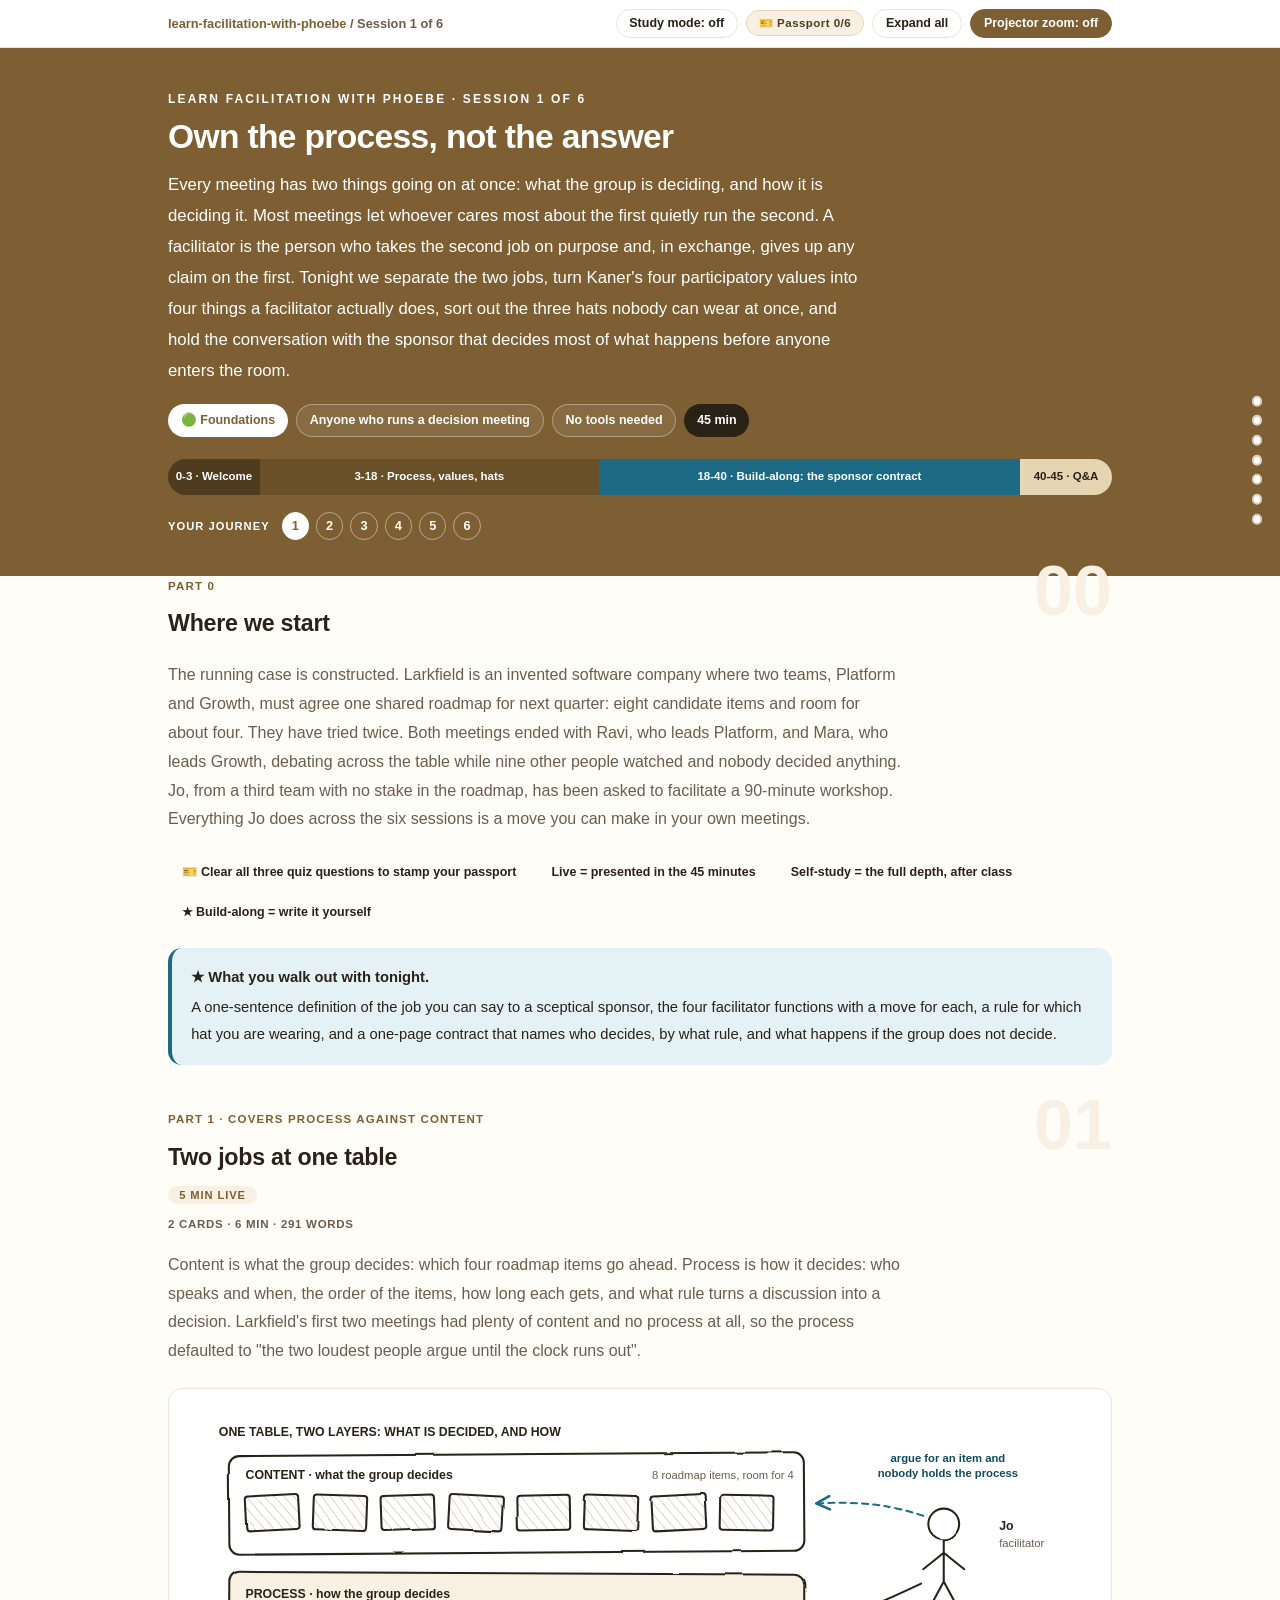
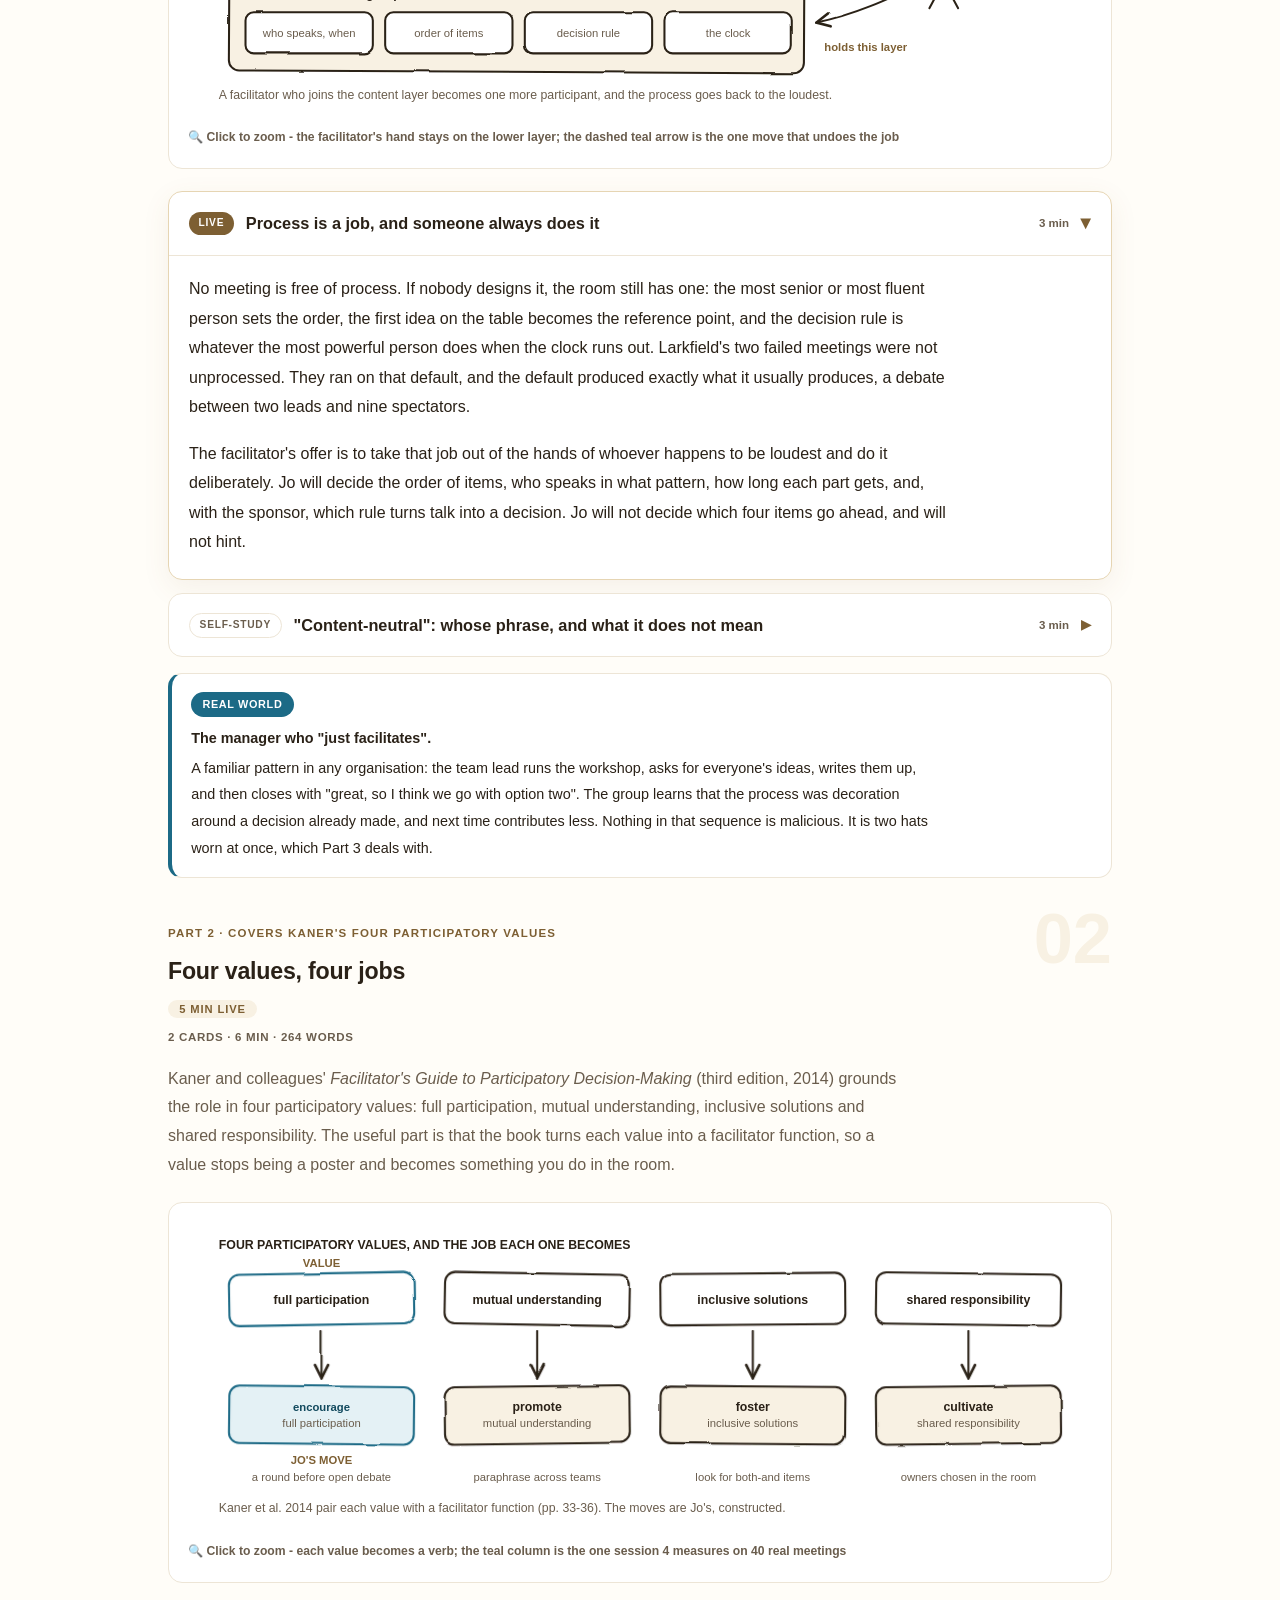
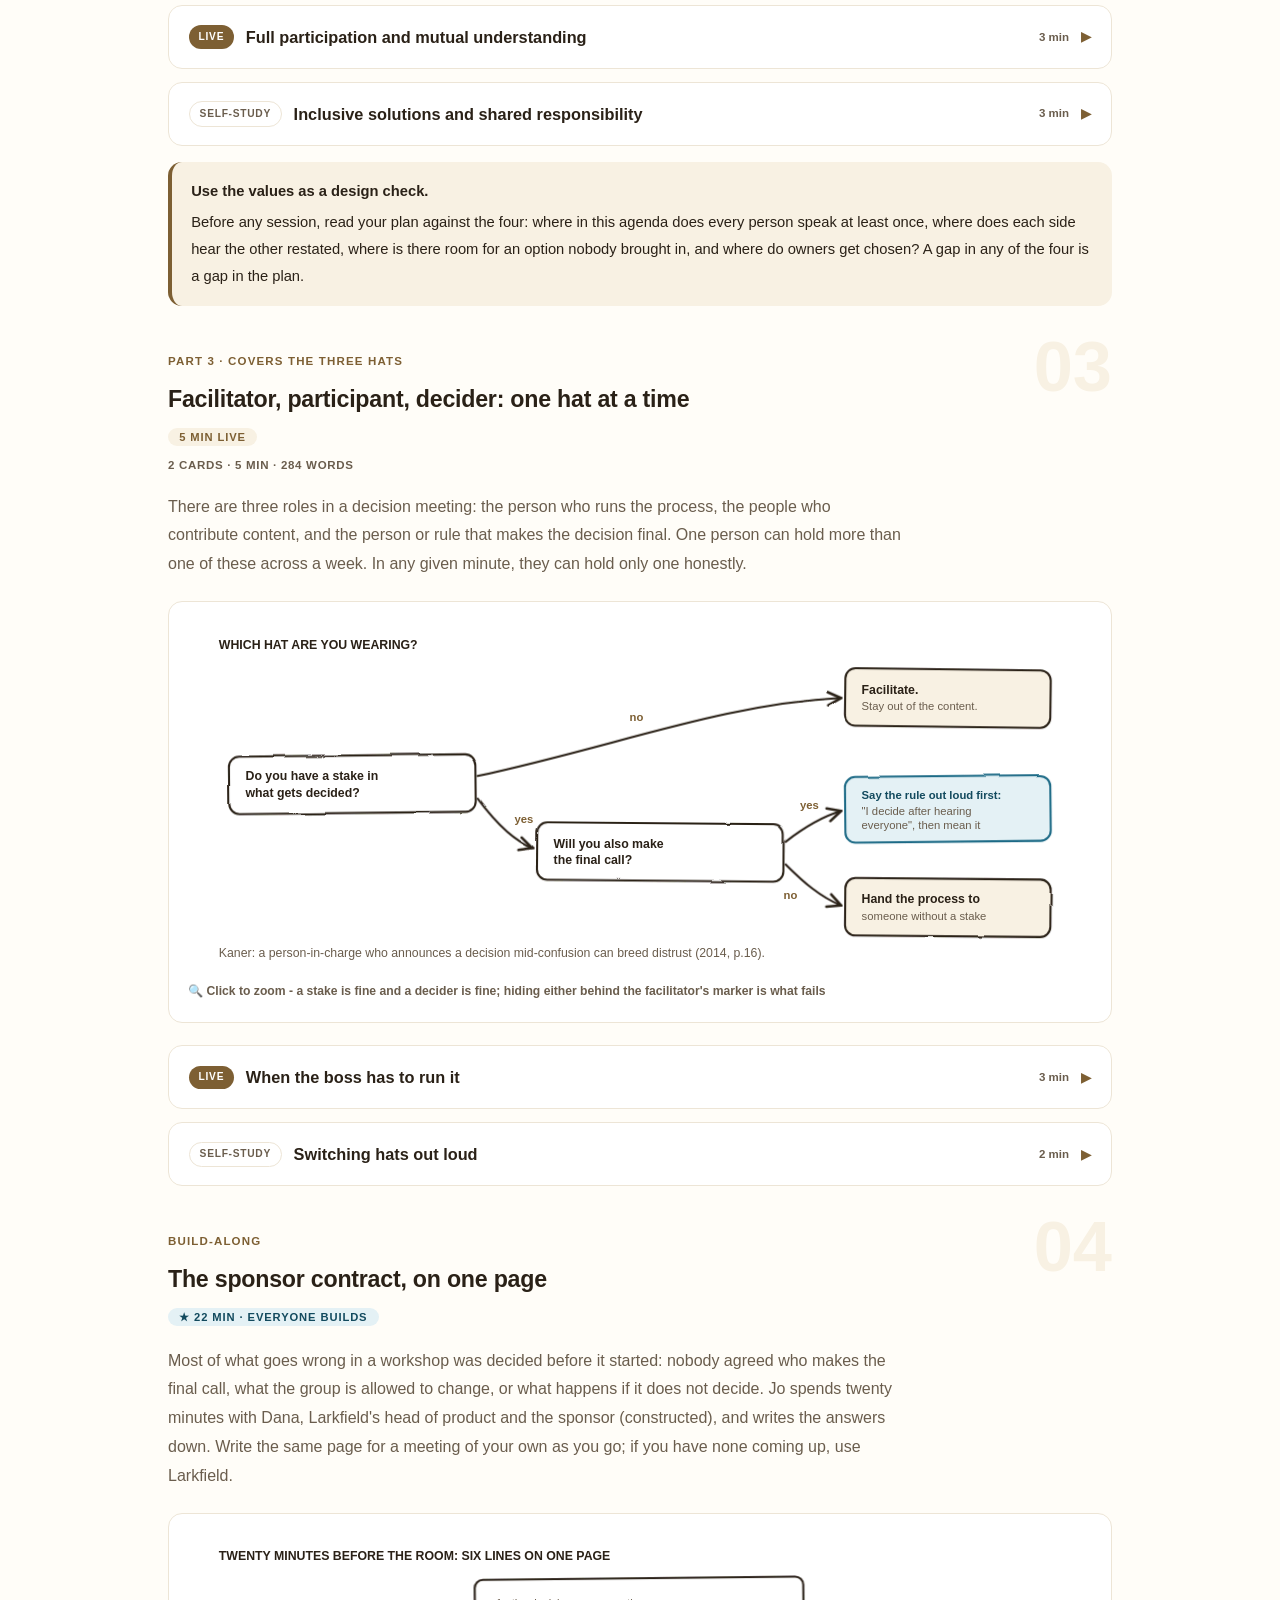
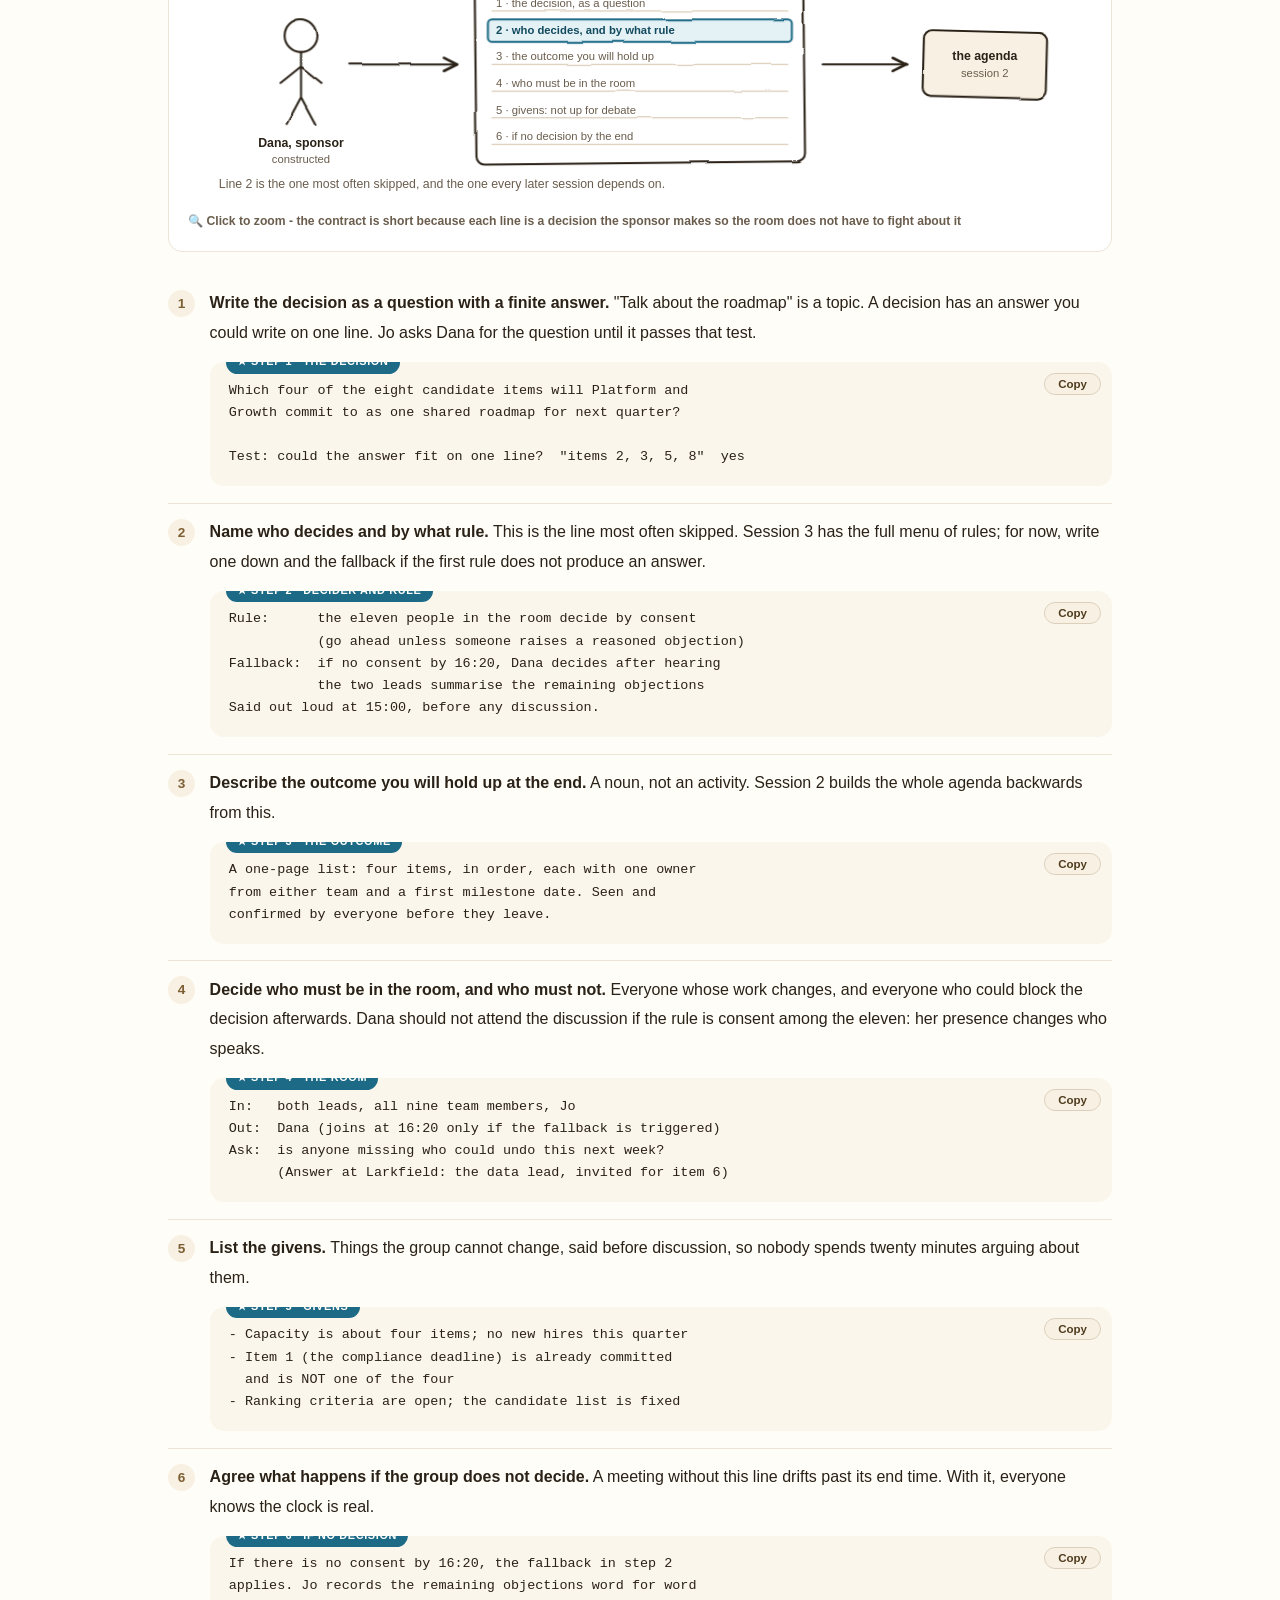
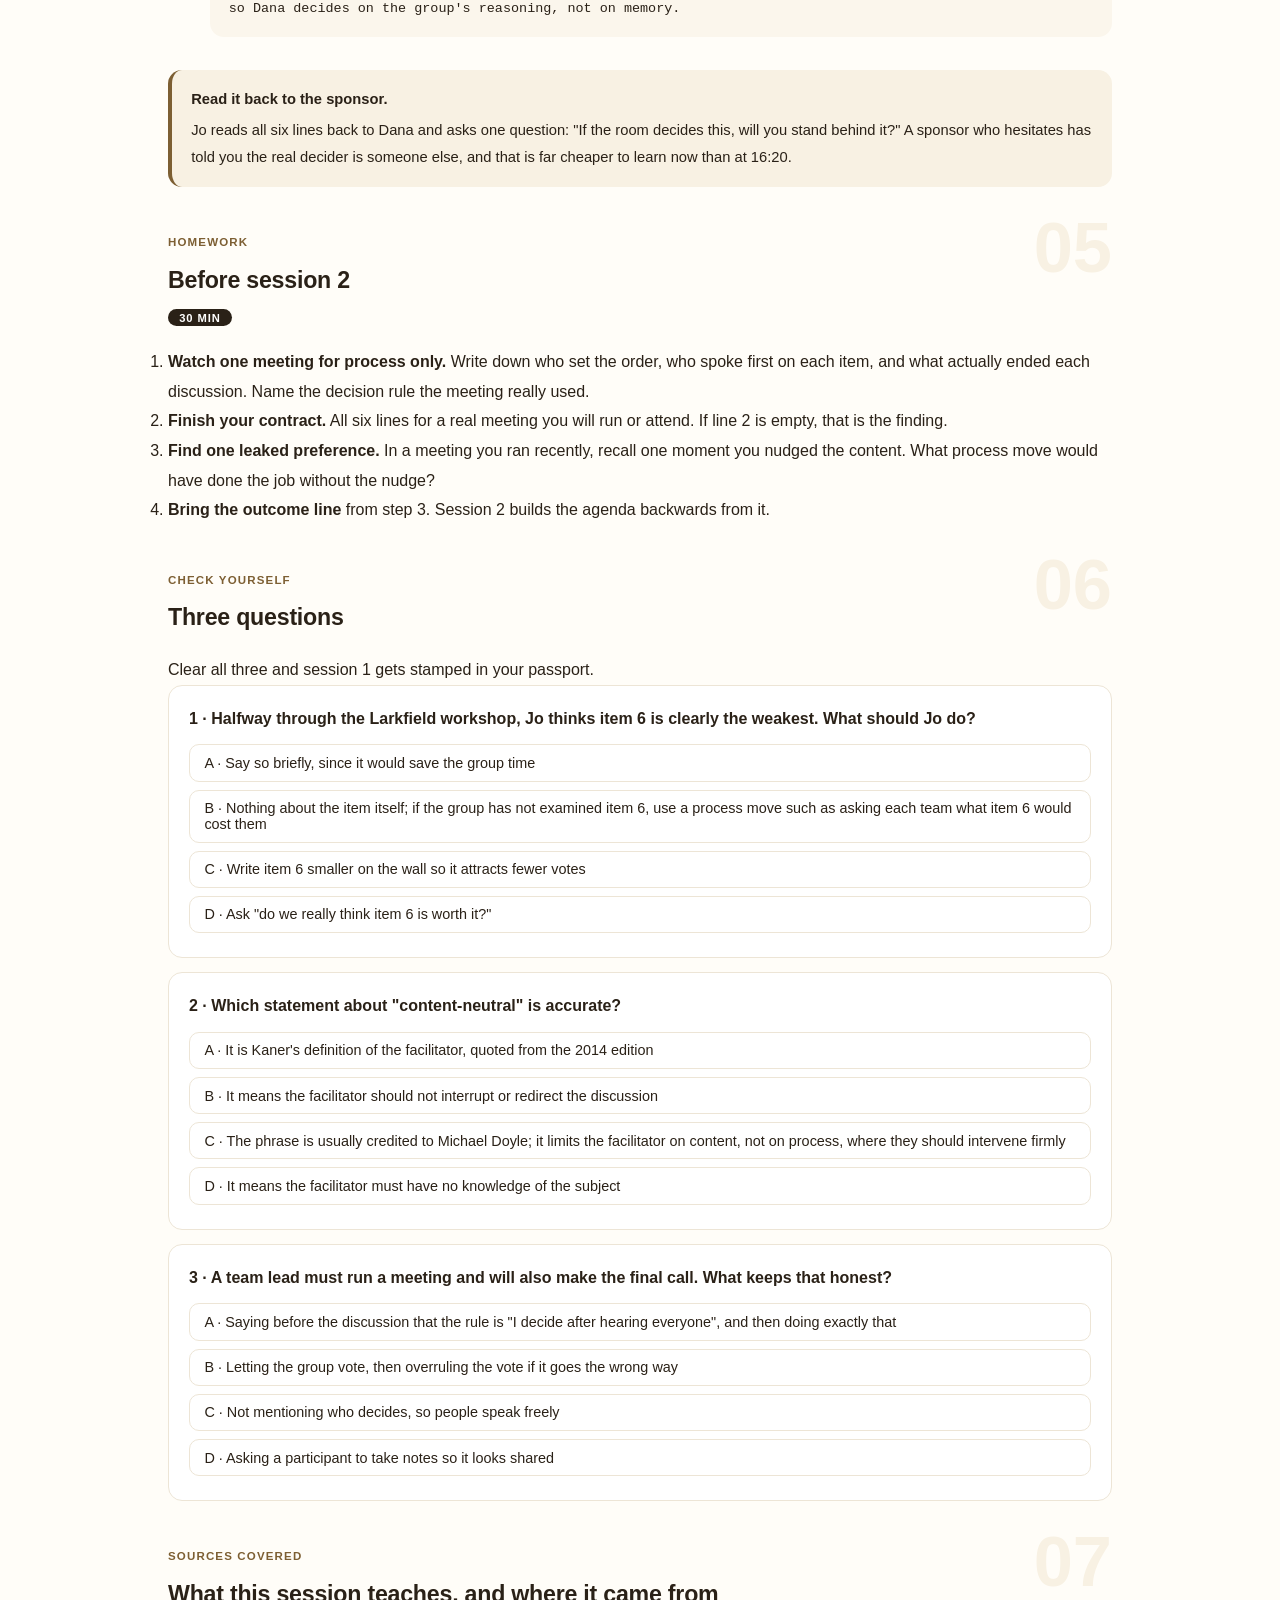
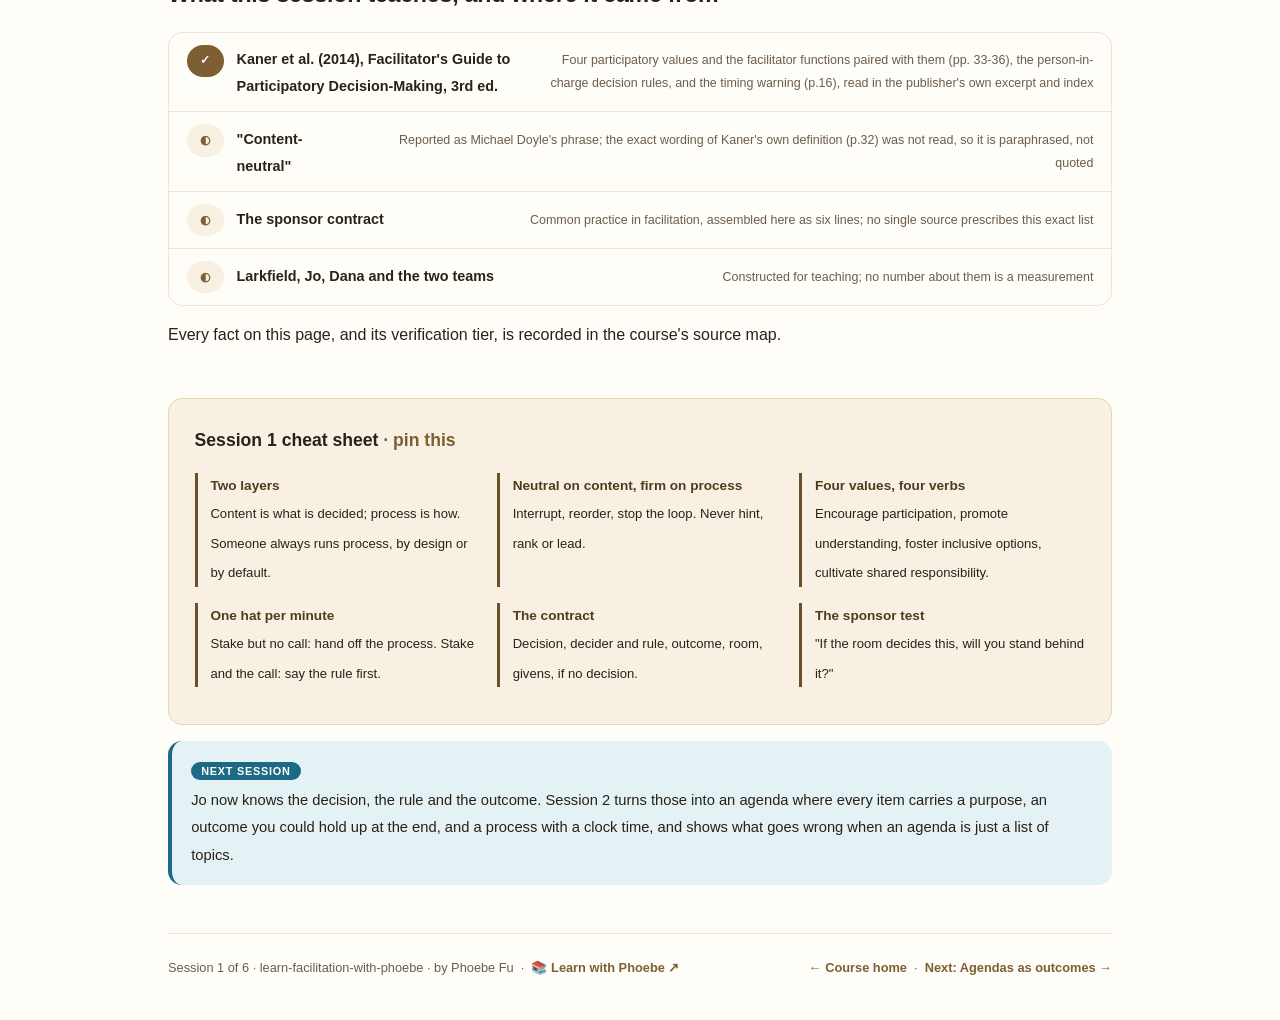
==== courses/01-own-the-process.html @ 5eb2ea35 "Facilitation - six sessions and a real airtime bench Own the process, agendas as outcomes, diverge-c" ====
<!DOCTYPE html>
<html lang="en">
<head>
<meta charset="UTF-8">
<meta name="viewport" content="width=device-width, initial-scale=1.0">
<!-- social:start -->
<meta name="description" content="Session 1 of 6. A facilitator owns how a group decides and gives up any claim on what it decides. Process against content, Kaner's four participatory values and the four jobs they become, the three hats nobody can wear at once, and the contracting conversation with the sponsor before the room.">
<meta property="og:type" content="article">
<meta property="og:site_name" content="Learn with Phoebe">
<meta property="og:title" content="Own the process, not the answer - learn facilitation with phoebe">
<meta property="og:description" content="Session 1 of 6. Process and content are two jobs. Hold one, let go of the other, and agree who decides before anyone walks in.">
<meta property="og:url" content="https://phoebefu6.github.io/learn-facilitation-with-phoebe/courses/01-own-the-process.html">
<meta property="og:image" content="https://phoebefu6.github.io/learn-facilitation-with-phoebe/assets/og-cover.png">
<meta property="og:image:width" content="1200">
<meta property="og:image:height" content="630">
<meta name="twitter:card" content="summary_large_image">
<meta name="twitter:title" content="Own the process, not the answer - learn facilitation with phoebe">
<meta name="twitter:description" content="Session 1 of 6. The facilitator's job, the four values, three hats, and the contract before the room.">
<meta name="twitter:image" content="https://phoebefu6.github.io/learn-facilitation-with-phoebe/assets/og-cover.png">
<!-- social:end -->
<title>Session 1 · Own the process, not the answer - learn facilitation with phoebe</title>
<link rel="stylesheet" href="../assets/style.css?v=3">
</head>
<body>

<div class="toolbar">
  <div class="wrap">
    <span class="crumb"><a href="../index.html">learn-facilitation-with-phoebe</a> / Session 1 of 6</span>
    <button class="btn" id="toggle-all" type="button">Expand all</button>
    <button class="btn primary" id="zoom-toggle" type="button">Projector zoom: off</button>
  </div>
</div>

<header class="masthead">
  <div class="wrap">
    <div class="eyebrow">Learn Facilitation with Phoebe · Session 1 of 6</div>
    <h1>Own the <span class="accent">process</span>, not the answer</h1>
    <p class="sub">Every meeting has two things going on at once: what the group is deciding, and how it is deciding it. Most meetings let whoever cares most about the first quietly run the second. A facilitator is the person who takes the second job on purpose and, in exchange, gives up any claim on the first. Tonight we separate the two jobs, turn Kaner's four participatory values into four things a facilitator actually does, sort out the three hats nobody can wear at once, and hold the conversation with the sponsor that decides most of what happens before anyone enters the room.</p>
    <div class="chip-row">
      <span class="chip level">🟢 Foundations</span>
      <span class="chip audience">Anyone who runs a decision meeting</span>
      <span class="chip audience">No tools needed</span>
      <span class="chip time">45 min</span>
    </div>
    <div class="agenda">
      <span class="a1" style="flex:1">0-3 · Welcome</span>
      <span class="a2" style="flex:4">3-18 · Process, values, hats</span>
      <span class="a3" style="flex:5">18-40 · Build-along: the sponsor contract</span>
      <span class="a4" style="flex:1">40-45 · Q&amp;A</span>
    </div>
  </div>
</header>

<main class="wrap">

  <section class="section" id="intro">
    <div class="section-kicker">
      <span class="klabel">Part 0</span>
      <h2>Where we start</h2>
    </div>
    <p class="lede">The running case is constructed. Larkfield is an invented software company where two teams, Platform and Growth, must agree one shared roadmap for next quarter: eight candidate items and room for about four. They have tried twice. Both meetings ended with Ravi, who leads Platform, and Mara, who leads Growth, debating across the table while nine other people watched and nobody decided anything. Jo, from a third team with no stake in the roadmap, has been asked to facilitate a 90-minute workshop. Everything Jo does across the six sessions is a move you can make in your own meetings.</p>

    <div class="legend">
      <span class="pill">🎫 Clear all three quiz questions to stamp your passport</span>
      <span class="pill">Live = presented in the 45 minutes</span>
      <span class="pill">Self-study = the full depth, after class</span>
      <span class="pill">★ Build-along = write it yourself</span>
    </div>

    <div class="callout win">
      <p><strong>★ What you walk out with tonight.</strong> A one-sentence definition of the job you can say to a sceptical sponsor, the four facilitator functions with a move for each, a rule for which hat you are wearing, and a one-page contract that names who decides, by what rule, and what happens if the group does not decide.</p>
    </div>
  </section>

  <section class="section" id="part-1">
    <div class="section-kicker">
      <span class="klabel">Part 1 · covers process against content</span>
      <h2>Two jobs at one table</h2>
      <span class="tag concept">5 min live</span>
    </div>
    <p class="lede">Content is what the group decides: which four roadmap items go ahead. Process is how it decides: who speaks and when, the order of the items, how long each gets, and what rule turns a discussion into a decision. Larkfield's first two meetings had plenty of content and no process at all, so the process defaulted to "the two loudest people argue until the clock runs out".</p>

    <figure class="zoomable">
      <svg viewBox="0 0 880 300" xmlns="http://www.w3.org/2000/svg" role="img" aria-label="A meeting drawn as two stacked layers. The upper content layer holds eight roadmap items as sticky notes. The lower process layer holds four things: who speaks and when, the order of items, the decision rule, and the clock. A facilitator figure on the right has a solid arrow to the process layer and a dashed teal arrow to the content layer, labelled: argue for an item and nobody holds the process.">
        <defs>
          <filter id="f1aSk" x="-3%" y="-3%" width="106%" height="106%"><feTurbulence type="fractalNoise" baseFrequency="0.02" numOctaves="2" seed="11" result="n"/><feDisplacementMap in="SourceGraphic" in2="n" scale="2.4" xChannelSelector="R" yChannelSelector="G"/></filter>
          <pattern id="f1aHc" patternUnits="userSpaceOnUse" width="7" height="7" patternTransform="rotate(-38)"><line x1="0" y1="0" x2="0" y2="7" stroke="#7D5F33" stroke-width="1" opacity=".5"/></pattern>
          <marker id="f1aAr" viewBox="0 0 10 10" refX="9" refY="5" markerWidth="8" markerHeight="8" orient="auto"><path d="M1 1 L9 5 L1 9" fill="none" stroke="#2A2117" stroke-width="1.6" stroke-linecap="round"/></marker>
          <marker id="f1aAt" viewBox="0 0 10 10" refX="9" refY="5" markerWidth="8" markerHeight="8" orient="auto"><path d="M1 1 L9 5 L1 9" fill="none" stroke="#1C6A86" stroke-width="1.6" stroke-linecap="round"/></marker>
        </defs>
        <style>
          .f1aH { font: 800 12px Inter, sans-serif; fill: #2A2117; }
          .f1aL { font: 600 12px Inter, sans-serif; fill: #2A2117; }
          .f1aS { font: 400 11px Inter, sans-serif; fill: #6A5D4D; }
          .f1aB { font: 800 11px Inter, sans-serif; fill: #124A5E; }
          .f1aA { font: 700 11px Inter, sans-serif; fill: #7D5F33; }
          .f1aN { font: 400 12px Inter, sans-serif; fill: #6A5D4D; }
        </style>

        <text class="f1aH" x="30" y="26">ONE TABLE, TWO LAYERS: WHAT IS DECIDED, AND HOW</text>

        <g filter="url(#f1aSk)" fill="none" stroke="#2A2117" stroke-width="2" stroke-linecap="round" stroke-linejoin="round">
          <rect x="40" y="44" width="560" height="96" rx="10" transform="rotate(-0.4 320 92)" fill="#FFFFFF"/>
          <rect x="56" y="84" width="52" height="34" rx="3" transform="rotate(-3 82 101)" fill="url(#f1aHc)"/>
          <rect x="122" y="84" width="52" height="34" rx="3" transform="rotate(2 148 101)" fill="url(#f1aHc)"/>
          <rect x="188" y="84" width="52" height="34" rx="3" transform="rotate(-2 214 101)" fill="url(#f1aHc)"/>
          <rect x="254" y="84" width="52" height="34" rx="3" transform="rotate(3 280 101)" fill="url(#f1aHc)"/>
          <rect x="320" y="84" width="52" height="34" rx="3" transform="rotate(-1 346 101)" fill="url(#f1aHc)"/>
          <rect x="386" y="84" width="52" height="34" rx="3" transform="rotate(2 412 101)" fill="url(#f1aHc)"/>
          <rect x="452" y="84" width="52" height="34" rx="3" transform="rotate(-3 478 101)" fill="url(#f1aHc)"/>
          <rect x="518" y="84" width="52" height="34" rx="3" transform="rotate(1 544 101)" fill="url(#f1aHc)"/>
          <rect x="40" y="160" width="560" height="96" rx="10" transform="rotate(0.3 320 208)" fill="#F8F1E3"/>
          <rect x="56" y="198" width="124" height="40" rx="8" fill="#FFFFFF"/>
          <rect x="192" y="198" width="124" height="40" rx="8" fill="#FFFFFF"/>
          <rect x="328" y="198" width="124" height="40" rx="8" fill="#FFFFFF"/>
          <rect x="464" y="198" width="124" height="40" rx="8" fill="#FFFFFF"/>
          <circle cx="736" cy="112" r="15" fill="#FFFFFF"/>
          <path d="M736 127 L736 168 M736 140 L716 156 M736 140 L756 156 M736 168 L722 194 M736 168 L750 194"/>
          <path d="M714 170 C680 186 650 200 612 208" marker-end="url(#f1aAr)"/>
          <path d="M716 104 C680 92 650 90 612 92" stroke="#1C6A86" stroke-dasharray="6 5" marker-end="url(#f1aAt)"/>
        </g>

        <text class="f1aL" x="56" y="68">CONTENT · what the group decides</text>
        <text class="f1aS" x="590" y="68" text-anchor="end">8 roadmap items, room for 4</text>
        <text class="f1aL" x="56" y="184">PROCESS · how the group decides</text>
        <text class="f1aS" x="118" y="222" text-anchor="middle">who speaks, when</text>
        <text class="f1aS" x="254" y="222" text-anchor="middle">order of items</text>
        <text class="f1aS" x="390" y="222" text-anchor="middle">decision rule</text>
        <text class="f1aS" x="526" y="222" text-anchor="middle">the clock</text>
        <text class="f1aL" x="790" y="118">Jo</text>
        <text class="f1aS" x="790" y="134">facilitator</text>
        <text class="f1aA" x="660" y="236" text-anchor="middle">holds this layer</text>
        <text class="f1aB" x="740" y="52" text-anchor="middle">argue for an item and</text>
        <text class="f1aB" x="740" y="66" text-anchor="middle">nobody holds the process</text>

        <text class="f1aN" x="30" y="282">A facilitator who joins the content layer becomes one more participant, and the process goes back to the loudest.</text>
      </svg>
      <figcaption>🔍 Click to zoom - the facilitator's hand stays on the lower layer; the dashed teal arrow is the one move that undoes the job</figcaption>
    </figure>

    <details class="card" open>
      <summary><span class="mode live">Live</span>Process is a job, and someone always does it<span class="mini">3 min</span><span class="caret">▶</span></summary>
      <div class="body">
        <p>No meeting is free of process. If nobody designs it, the room still has one: the most senior or most fluent person sets the order, the first idea on the table becomes the reference point, and the decision rule is whatever the most powerful person does when the clock runs out. Larkfield's two failed meetings were not unprocessed. They ran on that default, and the default produced exactly what it usually produces, a debate between two leads and nine spectators.</p>
        <p>The facilitator's offer is to take that job out of the hands of whoever happens to be loudest and do it deliberately. Jo will decide the order of items, who speaks in what pattern, how long each part gets, and, with the sponsor, which rule turns talk into a decision. Jo will not decide which four items go ahead, and will not hint.</p>
      </div>
    </details>

    <details class="card">
      <summary><span class="mode self">Self-study</span>"Content-neutral": whose phrase, and what it does not mean<span class="mini">3 min</span><span class="caret">▶</span></summary>
      <div class="body">
        <p>The phrase "content-neutral" is usually credited to Michael Doyle, of the Doyle and Straus tradition of meeting facilitation (reported; Doyle also wrote the foreword to the third edition of Kaner's guide). Kaner's book sits in the same tradition and frames the role around supporting everyone to do their best thinking. The quote is Doyle's, not Kaner's, and it is worth getting right because the two are often merged.</p>
        <p>Neutral about content is not passive about process. A facilitator interrupts, reorders, stops a debate that has gone round twice, asks a quiet person directly, and refuses to let a vote happen before the rule is agreed. All of that is process. What neutrality forbids is the small stuff that leaks a preference: paraphrasing one side more generously, writing one person's point bigger on the wall, or asking a leading question ("do we really think item 6 is worth it?").</p>
      </div>
    </details>

    <div class="callout example">
      <span class="ex-pill">Real world</span>
      <p><strong>The manager who "just facilitates".</strong> A familiar pattern in any organisation: the team lead runs the workshop, asks for everyone's ideas, writes them up, and then closes with "great, so I think we go with option two". The group learns that the process was decoration around a decision already made, and next time contributes less. Nothing in that sequence is malicious. It is two hats worn at once, which Part 3 deals with.</p>
    </div>
  </section>

  <section class="section" id="part-2">
    <div class="section-kicker">
      <span class="klabel">Part 2 · covers Kaner's four participatory values</span>
      <h2>Four values, four jobs</h2>
      <span class="tag concept">5 min live</span>
    </div>
    <p class="lede">Kaner and colleagues' <em>Facilitator's Guide to Participatory Decision-Making</em> (third edition, 2014) grounds the role in four participatory values: full participation, mutual understanding, inclusive solutions and shared responsibility. The useful part is that the book turns each value into a facilitator function, so a value stops being a poster and becomes something you do in the room.</p>

    <figure class="zoomable">
      <svg viewBox="0 0 880 300" xmlns="http://www.w3.org/2000/svg" role="img" aria-label="Four columns. Each value at the top has an arrow down to the facilitator job it becomes and a Larkfield move under it. Full participation becomes encourage full participation, by running a round before open debate. Mutual understanding becomes promote mutual understanding, by paraphrasing across the two teams. Inclusive solutions becomes foster inclusive solutions, by looking for items that serve both. Shared responsibility becomes cultivate shared responsibility, by choosing owners in the room. The first column is outlined in teal.">
        <defs>
          <filter id="f1bSk" x="-3%" y="-3%" width="106%" height="106%"><feTurbulence type="fractalNoise" baseFrequency="0.02" numOctaves="2" seed="23" result="n"/><feDisplacementMap in="SourceGraphic" in2="n" scale="2.4" xChannelSelector="R" yChannelSelector="G"/></filter>
          <marker id="f1bAr" viewBox="0 0 10 10" refX="9" refY="5" markerWidth="8" markerHeight="8" orient="auto"><path d="M1 1 L9 5 L1 9" fill="none" stroke="#2A2117" stroke-width="1.6" stroke-linecap="round"/></marker>
        </defs>
        <style>
          .f1bH { font: 800 12px Inter, sans-serif; fill: #2A2117; }
          .f1bL { font: 600 12px Inter, sans-serif; fill: #2A2117; }
          .f1bS { font: 400 11px Inter, sans-serif; fill: #6A5D4D; }
          .f1bB { font: 800 11px Inter, sans-serif; fill: #124A5E; }
          .f1bA { font: 700 11px Inter, sans-serif; fill: #7D5F33; }
          .f1bN { font: 400 12px Inter, sans-serif; fill: #6A5D4D; }
        </style>

        <text class="f1bH" x="30" y="26">FOUR PARTICIPATORY VALUES, AND THE JOB EACH ONE BECOMES</text>

        <g filter="url(#f1bSk)" fill="none" stroke="#2A2117" stroke-width="2" stroke-linecap="round" stroke-linejoin="round">
          <rect x="40" y="50" width="180" height="50" rx="10" transform="rotate(-1 130 75)" fill="#FFFFFF" stroke="#1C6A86"/>
          <rect x="250" y="50" width="180" height="50" rx="10" transform="rotate(1 340 75)" fill="#FFFFFF"/>
          <rect x="460" y="50" width="180" height="50" rx="10" transform="rotate(-0.5 550 75)" fill="#FFFFFF"/>
          <rect x="670" y="50" width="180" height="50" rx="10" transform="rotate(0.8 760 75)" fill="#FFFFFF"/>
          <path d="M130 106 L130 152" marker-end="url(#f1bAr)"/>
          <path d="M340 106 L340 152" marker-end="url(#f1bAr)"/>
          <path d="M550 106 L550 152" marker-end="url(#f1bAr)"/>
          <path d="M760 106 L760 152" marker-end="url(#f1bAr)"/>
          <rect x="40" y="160" width="180" height="56" rx="10" transform="rotate(0.6 130 188)" fill="#E4F1F5" stroke="#1C6A86"/>
          <rect x="250" y="160" width="180" height="56" rx="10" transform="rotate(-0.7 340 188)" fill="#F8F1E3"/>
          <rect x="460" y="160" width="180" height="56" rx="10" transform="rotate(0.5 550 188)" fill="#F8F1E3"/>
          <rect x="670" y="160" width="180" height="56" rx="10" transform="rotate(-0.6 760 188)" fill="#F8F1E3"/>
        </g>

        <text class="f1bA" x="130" y="44" text-anchor="middle">VALUE</text>
        <text class="f1bL" x="130" y="80" text-anchor="middle">full participation</text>
        <text class="f1bL" x="340" y="80" text-anchor="middle">mutual understanding</text>
        <text class="f1bL" x="550" y="80" text-anchor="middle">inclusive solutions</text>
        <text class="f1bL" x="760" y="80" text-anchor="middle">shared responsibility</text>
        <text class="f1bB" x="130" y="184" text-anchor="middle">encourage</text>
        <text class="f1bS" x="130" y="200" text-anchor="middle">full participation</text>
        <text class="f1bL" x="340" y="184" text-anchor="middle">promote</text>
        <text class="f1bS" x="340" y="200" text-anchor="middle">mutual understanding</text>
        <text class="f1bL" x="550" y="184" text-anchor="middle">foster</text>
        <text class="f1bS" x="550" y="200" text-anchor="middle">inclusive solutions</text>
        <text class="f1bL" x="760" y="184" text-anchor="middle">cultivate</text>
        <text class="f1bS" x="760" y="200" text-anchor="middle">shared responsibility</text>
        <text class="f1bA" x="130" y="236" text-anchor="middle">JO'S MOVE</text>
        <text class="f1bS" x="130" y="252" text-anchor="middle">a round before open debate</text>
        <text class="f1bS" x="340" y="252" text-anchor="middle">paraphrase across teams</text>
        <text class="f1bS" x="550" y="252" text-anchor="middle">look for both-and items</text>
        <text class="f1bS" x="760" y="252" text-anchor="middle">owners chosen in the room</text>

        <text class="f1bN" x="30" y="282">Kaner et al. 2014 pair each value with a facilitator function (pp. 33-36). The moves are Jo's, constructed.</text>
      </svg>
      <figcaption>🔍 Click to zoom - each value becomes a verb; the teal column is the one session 4 measures on 40 real meetings</figcaption>
    </figure>

    <details class="card">
      <summary><span class="mode live">Live</span>Full participation and mutual understanding<span class="mini">3 min</span><span class="caret">▶</span></summary>
      <div class="body">
        <p><strong>Full participation</strong> is the one most often reduced to "everyone gets a chance to speak". The function is bigger: the facilitator builds structures in which people who would not speak in an open debate do. A round where each person speaks once in turn, writing before talking, pairs before the whole group. Session 4 measures how unequal real meetings are without those structures, and session 5 has the moves for when one person keeps the floor.</p>
        <p><strong>Mutual understanding</strong> means each side can state the other side's position well enough that the other side agrees with the summary. At Larkfield, Platform thinks Growth wants features shipped on an unstable base; Growth thinks Platform wants a quarter of invisible work. Neither has heard the other's actual reasoning. Jo's move is to paraphrase across the table and ask the other team to confirm or correct, before anyone evaluates anything.</p>
      </div>
    </details>

    <details class="card">
      <summary><span class="mode self">Self-study</span>Inclusive solutions and shared responsibility<span class="mini">3 min</span><span class="caret">▶</span></summary>
      <div class="body">
        <p><strong>Inclusive solutions</strong> are options that take account of everyone's interests instead of one side winning. They rarely appear in the first round of ideas, which is why Kaner's model, session 3, insists on a stretch of divergence before anyone converges. At Larkfield, an item that makes the payments service observable might be platform work that also unblocks a growth experiment; it only surfaces if someone asks what each side needs, not which items each side wants.</p>
        <p><strong>Shared responsibility</strong> means the group owns the outcome and its follow-through, not the facilitator and not the sponsor. The practical form is in session 6: owners named in the room, by the group, with dates, and a record everyone saw being written.</p>
      </div>
    </details>

    <div class="callout tip">
      <p><strong>Use the values as a design check.</strong> Before any session, read your plan against the four: where in this agenda does every person speak at least once, where does each side hear the other restated, where is there room for an option nobody brought in, and where do owners get chosen? A gap in any of the four is a gap in the plan.</p>
    </div>
  </section>

  <section class="section" id="part-3">
    <div class="section-kicker">
      <span class="klabel">Part 3 · covers the three hats</span>
      <h2>Facilitator, participant, decider: one hat at a time</h2>
      <span class="tag concept">5 min live</span>
    </div>
    <p class="lede">There are three roles in a decision meeting: the person who runs the process, the people who contribute content, and the person or rule that makes the decision final. One person can hold more than one of these across a week. In any given minute, they can hold only one honestly.</p>

    <figure class="zoomable">
      <svg viewBox="0 0 880 340" xmlns="http://www.w3.org/2000/svg" role="img" aria-label="A decision tree. Do you have a stake in what gets decided? If no, facilitate and stay out of the content. If yes, will you also make the final call? If yes, name the rule out loud before discussion: you decide after hearing everyone. If no, hand the process to someone neutral.">
        <defs>
          <filter id="f1cSk" x="-3%" y="-3%" width="106%" height="106%"><feTurbulence type="fractalNoise" baseFrequency="0.02" numOctaves="2" seed="37" result="n"/><feDisplacementMap in="SourceGraphic" in2="n" scale="2.4" xChannelSelector="R" yChannelSelector="G"/></filter>
          <marker id="f1cAr" viewBox="0 0 10 10" refX="9" refY="5" markerWidth="8" markerHeight="8" orient="auto"><path d="M1 1 L9 5 L1 9" fill="none" stroke="#2A2117" stroke-width="1.6" stroke-linecap="round"/></marker>
        </defs>
        <style>
          .f1cH { font: 800 12px Inter, sans-serif; fill: #2A2117; }
          .f1cL { font: 600 12px Inter, sans-serif; fill: #2A2117; }
          .f1cS { font: 400 11px Inter, sans-serif; fill: #6A5D4D; }
          .f1cB { font: 800 11px Inter, sans-serif; fill: #124A5E; }
          .f1cA { font: 700 11px Inter, sans-serif; fill: #7D5F33; }
          .f1cN { font: 400 12px Inter, sans-serif; fill: #6A5D4D; }
        </style>

        <text class="f1cH" x="30" y="26">WHICH HAT ARE YOU WEARING?</text>

        <g filter="url(#f1cSk)" fill="none" stroke="#2A2117" stroke-width="2" stroke-linecap="round" stroke-linejoin="round">
          <rect x="40" y="130" width="240" height="56" rx="10" transform="rotate(-0.6 160 158)" fill="#FFFFFF"/>
          <rect x="340" y="196" width="240" height="56" rx="10" transform="rotate(0.5 460 224)" fill="#FFFFFF"/>
          <rect x="640" y="46" width="200" height="56" rx="10" transform="rotate(0.7 740 74)" fill="#F8F1E3"/>
          <rect x="640" y="150" width="200" height="64" rx="10" transform="rotate(-0.6 740 182)" fill="#E4F1F5" stroke="#1C6A86"/>
          <rect x="640" y="250" width="200" height="56" rx="10" transform="rotate(0.5 740 278)" fill="#F8F1E3"/>
          <path d="M282 150 C420 120 520 80 636 74" marker-end="url(#f1cAr)"/>
          <path d="M282 172 C300 196 318 214 336 220" marker-end="url(#f1cAr)"/>
          <path d="M582 214 C600 200 616 190 636 184" marker-end="url(#f1cAr)"/>
          <path d="M582 236 C600 254 616 268 636 276" marker-end="url(#f1cAr)"/>
        </g>

        <text class="f1cL" x="56" y="154">Do you have a stake in</text>
        <text class="f1cL" x="56" y="170">what gets decided?</text>
        <text class="f1cL" x="356" y="220">Will you also make</text>
        <text class="f1cL" x="356" y="236">the final call?</text>
        <text class="f1cL" x="656" y="70">Facilitate.</text>
        <text class="f1cS" x="656" y="86">Stay out of the content.</text>
        <text class="f1cB" x="656" y="172">Say the rule out loud first:</text>
        <text class="f1cS" x="656" y="188">"I decide after hearing</text>
        <text class="f1cS" x="656" y="202">everyone", then mean it</text>
        <text class="f1cL" x="656" y="274">Hand the process to</text>
        <text class="f1cS" x="656" y="290">someone without a stake</text>
        <text class="f1cA" x="430" y="96">no</text>
        <text class="f1cA" x="318" y="196">yes</text>
        <text class="f1cA" x="596" y="182">yes</text>
        <text class="f1cA" x="580" y="270">no</text>

        <text class="f1cN" x="30" y="326">Kaner: a person-in-charge who announces a decision mid-confusion can breed distrust (2014, p.16).</text>
      </svg>
      <figcaption>🔍 Click to zoom - a stake is fine and a decider is fine; hiding either behind the facilitator's marker is what fails</figcaption>
    </figure>

    <details class="card">
      <summary><span class="mode live">Live</span>When the boss has to run it<span class="mini">3 min</span><span class="caret">▶</span></summary>
      <div class="body">
        <p>Sometimes there is no neutral person available, and the manager who will make the call also has to run the meeting. That works when the decision rule is said out loud before discussion starts. Kaner's index lists "person-in-charge decides after discussion" as one of the common decision rules, next to unanimous agreement and majority vote; it is a legitimate rule, not a failure of participation. What damages trust is a different sequence: inviting the group to decide, letting them believe they are deciding, and then announcing a decision. Kaner's opening chapter names poor timing of that announcement, in the middle of confusion, as a source of distrust and cynicism.</p>
        <p>The honest version sounds like: "I will make this call on Friday. Today I need your best thinking on the trade-offs, and I will tell you what I decided and why." The group then knows its job is to inform, not to decide, and contributes accordingly.</p>
      </div>
    </details>

    <details class="card">
      <summary><span class="mode self">Self-study</span>Switching hats out loud<span class="mini">2 min</span><span class="caret">▶</span></summary>
      <div class="body">
        <p>A facilitator who has real knowledge the group needs can step out of the role briefly, if they say so: "I am stepping out of the facilitator role for a minute to share something from the security review, then stepping back in." Physically moving away from the wall or putting the marker down helps the room track it. Doing it often is a sign the wrong person is facilitating.</p>
        <p>Jo has no stake at Larkfield, which is why Jo was asked. If Jo did know something material, for example that one roadmap item depends on a vendor contract Jo's team is negotiating, the right move is to say so in the contracting conversation below, before the workshop, and let the sponsor decide whether Jo is still the right person.</p>
      </div>
    </details>
  </section>

  <section class="section" id="demo-1">
    <div class="section-kicker">
      <span class="klabel">Build-along</span>
      <h2>The sponsor contract, on one page</h2>
      <span class="tag demo">★ 22 min · everyone builds</span>
    </div>
    <p class="lede">Most of what goes wrong in a workshop was decided before it started: nobody agreed who makes the final call, what the group is allowed to change, or what happens if it does not decide. Jo spends twenty minutes with Dana, Larkfield's head of product and the sponsor (constructed), and writes the answers down. Write the same page for a meeting of your own as you go; if you have none coming up, use Larkfield.</p>

    <figure class="zoomable">
      <svg viewBox="0 0 880 260" xmlns="http://www.w3.org/2000/svg" role="img" aria-label="The contracting conversation drawn as a flow: the sponsor on the left, an arrow into a one-page contract with six lines (decision, decider and rule, outcome, who is in the room, givens, if no decision), and an arrow out to the agenda that session 2 writes. The line for decider and rule is highlighted in teal.">
        <defs>
          <filter id="f1dSk" x="-3%" y="-3%" width="106%" height="106%"><feTurbulence type="fractalNoise" baseFrequency="0.02" numOctaves="2" seed="41" result="n"/><feDisplacementMap in="SourceGraphic" in2="n" scale="2.4" xChannelSelector="R" yChannelSelector="G"/></filter>
          <marker id="f1dAr" viewBox="0 0 10 10" refX="9" refY="5" markerWidth="8" markerHeight="8" orient="auto"><path d="M1 1 L9 5 L1 9" fill="none" stroke="#2A2117" stroke-width="1.6" stroke-linecap="round"/></marker>
        </defs>
        <style>
          .f1dH { font: 800 12px Inter, sans-serif; fill: #2A2117; }
          .f1dL { font: 600 12px Inter, sans-serif; fill: #2A2117; }
          .f1dS { font: 400 11px Inter, sans-serif; fill: #6A5D4D; }
          .f1dB { font: 800 11px Inter, sans-serif; fill: #124A5E; }
          .f1dN { font: 400 12px Inter, sans-serif; fill: #6A5D4D; }
        </style>

        <text class="f1dH" x="30" y="26">TWENTY MINUTES BEFORE THE ROOM: SIX LINES ON ONE PAGE</text>

        <g filter="url(#f1dSk)" fill="none" stroke="#2A2117" stroke-width="2" stroke-linecap="round" stroke-linejoin="round">
          <circle cx="110" cy="100" r="16" fill="#FFFFFF"/>
          <path d="M110 116 L110 160 M110 130 L90 146 M110 130 L130 146 M110 160 L96 186 M110 160 L124 186"/>
          <path d="M156 128 L262 128" marker-end="url(#f1dAr)"/>
          <rect x="280" y="44" width="320" height="180" rx="8" transform="rotate(-0.6 440 134)" fill="#FFFFFF"/>
          <path d="M296 76 L584 76 M296 102 L584 102 M296 128 L584 128 M296 154 L584 154 M296 180 L584 180 M296 206 L584 206" stroke="#DCD0BC" stroke-width="1.2"/>
          <rect x="292" y="84" width="296" height="22" rx="4" fill="#E4F1F5" stroke="#1C6A86"/>
          <path d="M618 128 L700 128" marker-end="url(#f1dAr)"/>
          <rect x="716" y="96" width="120" height="64" rx="8" transform="rotate(1.5 776 128)" fill="#F8F1E3"/>
        </g>

        <text class="f1dL" x="110" y="208" text-anchor="middle">Dana, sponsor</text>
        <text class="f1dS" x="110" y="224" text-anchor="middle">constructed</text>
        <text class="f1dS" x="300" y="72">1 · the decision, as a question</text>
        <text class="f1dB" x="300" y="98">2 · who decides, and by what rule</text>
        <text class="f1dS" x="300" y="124">3 · the outcome you will hold up</text>
        <text class="f1dS" x="300" y="150">4 · who must be in the room</text>
        <text class="f1dS" x="300" y="176">5 · givens: not up for debate</text>
        <text class="f1dS" x="300" y="202">6 · if no decision by the end</text>
        <text class="f1dL" x="776" y="124" text-anchor="middle">the agenda</text>
        <text class="f1dS" x="776" y="140" text-anchor="middle">session 2</text>

        <text class="f1dN" x="30" y="248">Line 2 is the one most often skipped, and the one every later session depends on.</text>
      </svg>
      <figcaption>🔍 Click to zoom - the contract is short because each line is a decision the sponsor makes so the room does not have to fight about it</figcaption>
    </figure>

    <div class="steps">
      <div class="step">
        <p><strong>Write the decision as a question with a finite answer.</strong> "Talk about the roadmap" is a topic. A decision has an answer you could write on one line. Jo asks Dana for the question until it passes that test.</p>
        <div class="prompt-box good"><span class="label">★ Step 1 · the decision</span>Which four of the eight candidate items will Platform and
Growth commit to as one shared roadmap for next quarter?

Test: could the answer fit on one line?  "items 2, 3, 5, 8"  yes</div>
      </div>
      <div class="step">
        <p><strong>Name who decides and by what rule.</strong> This is the line most often skipped. Session 3 has the full menu of rules; for now, write one down and the fallback if the first rule does not produce an answer.</p>
        <div class="prompt-box good"><span class="label">★ Step 2 · decider and rule</span>Rule:      the eleven people in the room decide by consent
           (go ahead unless someone raises a reasoned objection)
Fallback:  if no consent by 16:20, Dana decides after hearing
           the two leads summarise the remaining objections
Said out loud at 15:00, before any discussion.</div>
      </div>
      <div class="step">
        <p><strong>Describe the outcome you will hold up at the end.</strong> A noun, not an activity. Session 2 builds the whole agenda backwards from this.</p>
        <div class="prompt-box good"><span class="label">★ Step 3 · the outcome</span>A one-page list: four items, in order, each with one owner
from either team and a first milestone date. Seen and
confirmed by everyone before they leave.</div>
      </div>
      <div class="step">
        <p><strong>Decide who must be in the room, and who must not.</strong> Everyone whose work changes, and everyone who could block the decision afterwards. Dana should not attend the discussion if the rule is consent among the eleven: her presence changes who speaks.</p>
        <div class="prompt-box good"><span class="label">★ Step 4 · the room</span>In:   both leads, all nine team members, Jo
Out:  Dana (joins at 16:20 only if the fallback is triggered)
Ask:  is anyone missing who could undo this next week?
      (Answer at Larkfield: the data lead, invited for item 6)</div>
      </div>
      <div class="step">
        <p><strong>List the givens.</strong> Things the group cannot change, said before discussion, so nobody spends twenty minutes arguing about them.</p>
        <div class="prompt-box good"><span class="label">★ Step 5 · givens</span>- Capacity is about four items; no new hires this quarter
- Item 1 (the compliance deadline) is already committed
  and is NOT one of the four
- Ranking criteria are open; the candidate list is fixed</div>
      </div>
      <div class="step">
        <p><strong>Agree what happens if the group does not decide.</strong> A meeting without this line drifts past its end time. With it, everyone knows the clock is real.</p>
        <div class="prompt-box good"><span class="label">★ Step 6 · if no decision</span>If there is no consent by 16:20, the fallback in step 2
applies. Jo records the remaining objections word for word
so Dana decides on the group's reasoning, not on memory.</div>
      </div>
    </div>

    <div class="callout tip">
      <p><strong>Read it back to the sponsor.</strong> Jo reads all six lines back to Dana and asks one question: "If the room decides this, will you stand behind it?" A sponsor who hesitates has told you the real decider is someone else, and that is far cheaper to learn now than at 16:20.</p>
    </div>
  </section>

  <section class="section" id="exercise">
    <div class="section-kicker">
      <span class="klabel">Homework</span>
      <h2>Before session 2</h2>
      <span class="tag exercise">30 min</span>
    </div>
    <ol>
      <li><strong>Watch one meeting for process only.</strong> Write down who set the order, who spoke first on each item, and what actually ended each discussion. Name the decision rule the meeting really used.</li>
      <li><strong>Finish your contract.</strong> All six lines for a real meeting you will run or attend. If line 2 is empty, that is the finding.</li>
      <li><strong>Find one leaked preference.</strong> In a meeting you ran recently, recall one moment you nudged the content. What process move would have done the job without the nudge?</li>
      <li><strong>Bring the outcome line</strong> from step 3. Session 2 builds the agenda backwards from it.</li>
    </ol>
  </section>

  <section class="section" id="quiz">
    <div class="section-kicker">
      <span class="klabel">Check yourself</span>
      <h2>Three questions</h2>
    </div>
    <p>Clear all three and session 1 gets stamped in your passport.</p>

    <div class="quiz-q" data-answer="1">
      <p class="qtext">1 · Halfway through the Larkfield workshop, Jo thinks item 6 is clearly the weakest. What should Jo do?</p>
      <button class="qopt" type="button">A · Say so briefly, since it would save the group time</button>
      <button class="qopt" type="button">B · Nothing about the item itself; if the group has not examined item 6, use a process move such as asking each team what item 6 would cost them</button>
      <button class="qopt" type="button">C · Write item 6 smaller on the wall so it attracts fewer votes</button>
      <button class="qopt" type="button">D · Ask "do we really think item 6 is worth it?"</button>
      <p class="qwhy">A facilitator's opinion on content turns them into a participant with control of the process, the worst combination. C and D are the same leak in disguise: a layout choice and a leading question both carry a preference. A neutral question that makes everyone examine every item does the job.</p>
    </div>

    <div class="quiz-q" data-answer="2">
      <p class="qtext">2 · Which statement about "content-neutral" is accurate?</p>
      <button class="qopt" type="button">A · It is Kaner's definition of the facilitator, quoted from the 2014 edition</button>
      <button class="qopt" type="button">B · It means the facilitator should not interrupt or redirect the discussion</button>
      <button class="qopt" type="button">C · The phrase is usually credited to Michael Doyle; it limits the facilitator on content, not on process, where they should intervene firmly</button>
      <button class="qopt" type="button">D · It means the facilitator must have no knowledge of the subject</button>
      <p class="qwhy">The phrase is reported as Doyle's, from the tradition Kaner's book belongs to. Neutral about what is decided, active about how: interrupting a debate that has gone round twice is process work. Subject knowledge is fine; using it to steer is not.</p>
    </div>

    <div class="quiz-q" data-answer="0">
      <p class="qtext">3 · A team lead must run a meeting and will also make the final call. What keeps that honest?</p>
      <button class="qopt" type="button">A · Saying before the discussion that the rule is "I decide after hearing everyone", and then doing exactly that</button>
      <button class="qopt" type="button">B · Letting the group vote, then overruling the vote if it goes the wrong way</button>
      <button class="qopt" type="button">C · Not mentioning who decides, so people speak freely</button>
      <button class="qopt" type="button">D · Asking a participant to take notes so it looks shared</button>
      <p class="qwhy">"Person-in-charge decides after discussion" is one of the decision rules Kaner lists; it is legitimate when it is announced. B and C are the sequence that breeds cynicism: inviting a group to decide and then announcing a decision.</p>
    </div>

    <p class="quiz-score"></p>
  </section>

  <section class="section" id="official">
    <div class="section-kicker">
      <span class="klabel">Sources covered</span>
      <h2>What this session teaches, and where it came from</h2>
    </div>
    <div class="covered">
      <div class="covered-row"><span class="status pill solid">✓</span><span class="name">Kaner et al. (2014), Facilitator's Guide to Participatory Decision-Making, 3rd ed.</span><span class="note">Four participatory values and the facilitator functions paired with them (pp. 33-36), the person-in-charge decision rules, and the timing warning (p.16), read in the publisher's own excerpt and index</span></div>
      <div class="covered-row"><span class="status pill light">◐</span><span class="name">"Content-neutral"</span><span class="note">Reported as Michael Doyle's phrase; the exact wording of Kaner's own definition (p.32) was not read, so it is paraphrased, not quoted</span></div>
      <div class="covered-row"><span class="status pill light">◐</span><span class="name">The sponsor contract</span><span class="note">Common practice in facilitation, assembled here as six lines; no single source prescribes this exact list</span></div>
      <div class="covered-row"><span class="status pill light">◐</span><span class="name">Larkfield, Jo, Dana and the two teams</span><span class="note">Constructed for teaching; no number about them is a measurement</span></div>
    </div>
    <p class="mono" style="margin-top:14px">Every fact on this page, and its verification tier, is recorded in the course's source map.</p>
  </section>

  <section class="cheat" id="cheatsheet">
    <h3>Session 1 cheat sheet <span>· pin this</span></h3>
    <div class="grid-2">
      <div class="cheat-item"><b>Two layers</b><span>Content is what is decided; process is how. Someone always runs process, by design or by default.</span></div>
      <div class="cheat-item"><b>Neutral on content, firm on process</b><span>Interrupt, reorder, stop the loop. Never hint, rank or lead.</span></div>
      <div class="cheat-item"><b>Four values, four verbs</b><span>Encourage participation, promote understanding, foster inclusive options, cultivate shared responsibility.</span></div>
      <div class="cheat-item"><b>One hat per minute</b><span>Stake but no call: hand off the process. Stake and the call: say the rule first.</span></div>
      <div class="cheat-item"><b>The contract</b><span>Decision, decider and rule, outcome, room, givens, if no decision.</span></div>
      <div class="cheat-item"><b>The sponsor test</b><span>"If the room decides this, will you stand behind it?"</span></div>
    </div>
  </section>

  <div class="callout next">
    <span class="nx-pill">Next session</span>
    <p>Jo now knows the decision, the rule and the outcome. Session 2 turns those into an agenda where every item carries a purpose, an outcome you could hold up at the end, and a process with a clock time, and shows what goes wrong when an agenda is just a list of topics.</p>
  </div>

  <footer class="pagefoot">
    <span>Session 1 of 6 · learn-facilitation-with-phoebe · by Phoebe Fu &nbsp;·&nbsp; 📚 <a href="https://phoebefu6.github.io/learn-with-phoebe/">Learn with Phoebe ↗</a></span>
    <span><a href="../index.html">← Course home</a> &nbsp;·&nbsp; <a href="02-agendas-as-outcomes.html">Next: Agendas as outcomes →</a></span>
  </footer>

</main>

<script src="../assets/app.js?v=2"></script>
</body>
</html>
---- assets/style.css ----
/* learn-facilitation-with-phoebe - editorial bold design system
   Accent: compass brass #7D5F33 · Deep brass #4F3B1D · Mid brass #6A5029 · Contrast: deep sea teal #1C6A86
   (CSS var names still read --indigo/--amber; they hold brass and teal.)
   Light surfaces only: the code box and the lightbox scrim are light tints. */

:root {
  --indigo: #7D5F33;
  --indigo-deep: #4F3B1D;
  --indigo-mid: #6A5029;
  --indigo-soft: #E6D5B3;
  --indigo-50: #F8F1E3;
  --ink: #2A2117;
  --muted: #6A5D4D;
  --faint: #DCD0BC;
  --hairline: #EDE5D6;
  --clay: #1C6A86;
  --clay-ink: #124A5E;
  --amber: #1C6A86;
  --amber-ink: #124A5E;
  --amber-50: #E4F1F5;
  --paper: #FFFDF8;
  --code-bg: #FBF6EC;
  --code-ink: #2A2117;
  --scrim-rgb: 255,252,246;
  --shadow-rgb: 125,95,51;
  --radius: 14px;
}

* { margin: 0; padding: 0; box-sizing: border-box; }

html { font-size: 16px; scroll-behavior: smooth; }
html.zoom-125 { font-size: 20px; }
html.zoom-150 { font-size: 24px; }

body {
  font-family: "Inter", -apple-system, BlinkMacSystemFont, "Segoe UI", Roboto, sans-serif;
  background: var(--paper);
  color: var(--ink);
  line-height: 1.85;
  font-feature-settings: "tnum";
}

.wrap { max-width: 62rem; margin: 0 auto; padding: 0 1.5rem; }

/* ---------- header band ---------- */
.masthead {
  background: var(--indigo);
  color: #fff;
  padding: 2.5rem 0 2.25rem;
}
.masthead .eyebrow {
  font-size: .75rem;
  letter-spacing: .18em;
  text-transform: uppercase;
  opacity: 1;
  font-weight: 600;
}
.masthead h1 {
  font-size: 2.1rem;
  line-height: 1.15;
  font-weight: 800;
  margin: .5rem 0 .75rem;
  letter-spacing: -.02em;
}
.masthead h1 .accent { color: inherit; }
.masthead .sub { font-size: 1.05rem; opacity: 1; max-width: 44rem; }

.chip-row { display: flex; flex-wrap: wrap; gap: .5rem; margin-top: 1.1rem; }
.chip {
  display: inline-flex;
  align-items: center;
  gap: .35rem;
  border-radius: 999px;
  padding: .25rem .8rem;
  font-size: .78rem;
  font-weight: 600;
  white-space: nowrap;
}
.chip.level { background: #fff; color: var(--indigo); }
.chip.audience { background: rgba(255,255,255,.08); color: #fff; border: 1px solid rgba(255,255,255,.35); }
.chip.time { background: var(--ink); color: #fff; font-variant-numeric: tabular-nums; }


/* ---------- agenda band ----------
   Recovered 2026-09-02. These six repos were scaffolded from a stylesheet that had
   lost this block, so .agenda rendered as run-on inline text ~700px tall inside the
   masthead. 87 of 93 repos carry it; these were the exception, and they were also the
   six the estate sweep could not see. See course-builder/references/field-notes.md.

   .a3 does NOT reuse the donor's `color: var(--amber-ink)`: that pair falls below
   4.5:1 against --amber in all six palettes, which is the same failure the sweep
   flags on the wellbeing courses. The literal below is the darkest tone of this
   repo's own amber-ink that clears 4.5:1, so the band stays bright. Recompute it if
   --amber changes. */
.agenda {
  display: flex;
  border-radius: 999px;
  overflow: hidden;
  margin: 1.4rem 0 0;
  font-size: .72rem;
  font-weight: 600;
  text-align: center;
  color: #fff;
}
.agenda span { padding: .45rem .3rem; white-space: nowrap; overflow: hidden; text-overflow: ellipsis; }
.agenda .a1 { background: var(--indigo-deep); }
.agenda .a2 { background: var(--indigo-mid); }
.agenda .a3 { background: var(--amber); color: #FFFFFF; }
.agenda .a4 { background: var(--indigo-soft); color: var(--ink); }

/* ---------- toolbar ---------- */
.toolbar {
  position: sticky;
  top: 0;
  z-index: 40;
  background: rgba(255,255,255,.94);
  backdrop-filter: blur(6px);
  border-bottom: 1px solid var(--hairline);
  padding: .55rem 0;
}
.toolbar .wrap { display: flex; align-items: center; gap: .5rem; flex-wrap: nowrap; }
.toolbar .crumb { font-size: .8rem; color: var(--muted); font-weight: 600; margin-right: auto; min-width: 0; white-space: nowrap; overflow: hidden; text-overflow: ellipsis; }
.toolbar .btn { white-space: nowrap; flex: none; padding: .38rem .8rem; font-size: .78rem; line-height: 1.2; }
.toolbar .crumb a { color: var(--indigo); text-decoration: none; }
.btn {
  border: 1px solid var(--hairline);
  background: #fff;
  color: var(--ink);
  border-radius: 999px;
  padding: .35rem .9rem;
  font-size: .78rem;
  font-weight: 600;
  cursor: pointer;
  font-family: inherit;
  transition: all .15s ease;
}
.btn:hover { border-color: var(--indigo); color: var(--indigo); }
.btn.primary { background: var(--indigo); border-color: var(--indigo); color: #fff; }
.btn.primary:hover { background: var(--indigo-deep); }

/* ---------- sections ---------- */
main { padding: 2.5rem 0 4rem; }

.section { margin-bottom: 2.8rem; }
.section-kicker { margin-bottom: 1rem; }
.section-kicker .klabel {
  display: block;
  font-size: .72rem;
  text-transform: uppercase;
  letter-spacing: .1em;
  color: var(--indigo);
  font-weight: 700;
  margin-bottom: .35rem;
}
.section-kicker h2 {
  font-size: 1.45rem;
  font-weight: 800;
  letter-spacing: -.01em;
  display: flex;
  align-items: center;
  gap: .7rem;
  flex-wrap: wrap;
}
.section-kicker .tag {
  border-radius: 999px;
  padding: .18rem .7rem;
  font-size: .7rem;
  font-weight: 700;
  text-transform: uppercase;
  letter-spacing: .08em;
}
.tag.concept { background: var(--indigo-50); color: var(--indigo); }
.tag.demo { background: var(--amber-50); color: var(--amber-ink); }
.tag.exercise { background: var(--ink); color: #fff; }

.lede { color: var(--muted); max-width: 46rem; margin-bottom: 1.4rem; line-height: 1.8; }

/* live vs self-study markers on cards */
.mode {
  font-size: .64rem;
  font-weight: 700;
  text-transform: uppercase;
  letter-spacing: .07em;
  padding: .14rem .6rem;
  border-radius: 999px;
  flex: none;
}
.mode.live { background: var(--indigo); color: #fff; }
.mode.self { background: #fff; color: var(--muted); border: 1px solid var(--hairline); }

/* ---------- accordions ---------- */
details.card {
  border: 1px solid var(--hairline);
  border-radius: var(--radius);
  margin-bottom: .8rem;
  overflow: hidden;
  background: #fff;
}
details.card[open] { border-color: var(--indigo-soft); box-shadow: 0 8px 28px rgba(var(--shadow-rgb),.08); }
details.card summary {
  list-style: none;
  cursor: pointer;
  padding: 1rem 1.25rem;
  display: flex;
  align-items: center;
  gap: .75rem;
  font-weight: 700;
  font-size: 1.02rem;
  user-select: none;
}
details.card summary::-webkit-details-marker { display: none; }
details.card summary .dot {
  width: .6rem; height: .6rem;
  border-radius: 999px;
  background: var(--indigo);
  flex: none;
}
details.card summary .mini { margin-left: auto; font-size: .72rem; color: var(--muted); font-weight: 600; white-space: nowrap; }
details.card summary .caret { transition: transform .2s ease; color: var(--indigo); font-size: .8rem; }
details.card[open] summary .caret { transform: rotate(90deg); }
details.card .body { padding: 0 1.25rem 1.4rem; border-top: 1px solid var(--hairline); padding-top: 1.15rem; }
details.card .body p { margin-bottom: 1.05rem; max-width: 48rem; }
details.card .body p:last-child { margin-bottom: 0; }
details.card .body ul, details.card .body ol { margin: 0 0 1.1rem 1.2rem; max-width: 47rem; }
details.card .body li { margin-bottom: .65rem; }
details.card .body h4 { font-size: .95rem; font-weight: 700; margin: 1.1rem 0 .45rem; }
details.card .body h4:first-child { margin-top: 0; }

/* ---------- pills & legends ---------- */
.legend { display: flex; flex-wrap: wrap; gap: .5rem; margin: 0 0 1.2rem; }
.pill {
  display: inline-flex;
  align-items: center;
  gap: .4rem;
  border-radius: 999px;
  padding: .28rem .85rem;
  font-size: .78rem;
  font-weight: 600;
}
.pill.solid { background: var(--indigo); color: #fff; }
.pill.light { background: var(--indigo-50); color: var(--indigo); }
.pill.inkpill { background: var(--ink); color: #fff; }
.pill.amber, .pill.peach { background: var(--amber); color: #fff; }
.pill.bare { color: var(--faint); }

/* ---------- 4D grid ---------- */
.grid-2 { display: grid; grid-template-columns: repeat(auto-fit, minmax(15rem, 1fr)); gap: .8rem; margin: .5rem 0 1rem; }
.d-card {
  border: 1px solid var(--hairline);
  border-left: 4px solid var(--indigo);
  border-radius: 10px;
  padding: 1rem 1.1rem;
}
.d-card h4 { font-size: .95rem; margin-bottom: .3rem; }
.d-card h4 .lead-letter { color: var(--indigo); }
.d-card p { font-size: .86rem; color: var(--muted); margin: 0; }

/* ---------- tables ---------- */
table.clean { width: 100%; border-collapse: collapse; font-size: .9rem; margin: .4rem 0 1rem; }
table.clean th {
  text-align: left;
  font-size: .72rem;
  text-transform: uppercase;
  letter-spacing: .08em;
  color: var(--muted);
  padding: .5rem .6rem;
  border-bottom: 2px solid var(--ink);
}
table.clean td { padding: .7rem .6rem; border-bottom: .5px solid var(--hairline); vertical-align: top; line-height: 1.7; }
table.clean td:first-child { font-weight: 600; }

/* ---------- prompt boxes ---------- */
.prompt-box {
  position: relative;
  background: var(--code-bg);
  color: var(--code-ink);
  border-radius: var(--radius);
  padding: 1.1rem 1.2rem;
  margin: 1rem 0 1.2rem;
  font-family: "SF Mono", ui-monospace, Menlo, Consolas, monospace;
  font-size: .84rem;
  line-height: 1.65;
  white-space: pre-wrap;
  word-break: break-word;
}
.prompt-box .label {
  position: absolute;
  top: -0.7rem;
  left: 1rem;
  background: var(--indigo);
  color: #fff;
  font-family: "Inter", -apple-system, sans-serif;
  font-size: .68rem;
  font-weight: 700;
  letter-spacing: .06em;
  text-transform: uppercase;
  border-radius: 999px;
  padding: .15rem .7rem;
}
.prompt-box.bad .label { background: var(--faint); color: var(--ink); }
.prompt-box.good .label { background: var(--amber); color: #fff; }
.copy-btn {
  position: absolute;
  top: .7rem;
  right: .7rem;
  background: var(--indigo-50);
  border: 1px solid var(--faint);
  color: var(--indigo-deep);
  border-radius: 999px;
  padding: .25rem .8rem;
  font-size: .72rem;
  font-weight: 600;
  cursor: pointer;
  font-family: "Inter", -apple-system, sans-serif;
  transition: background .15s ease;
}
.copy-btn:hover { background: var(--indigo-soft); }
.copy-btn.copied { background: var(--amber); border-color: var(--amber); color: #fff; }

/* ---------- demo steps ---------- */
.steps { counter-reset: step; margin: .6rem 0 1rem; }
.step {
  display: grid;
  grid-template-columns: max-content minmax(0, 1fr);
  column-gap: .9rem;
  row-gap: .2rem;
  padding: .85rem 0;
  border-bottom: .5px solid var(--hairline);
}
.step > * { grid-column: 2; min-width: 0; }
.step > .prompt-box { margin: .8rem 0 .4rem; }
.step:last-child { border-bottom: none; }
.step::before {
  counter-increment: step;
  content: counter(step);
  flex: none;
  width: 1.7rem; height: 1.7rem;
  border-radius: 999px;
  background: var(--indigo-50);
  color: var(--indigo);
  font-weight: 700;
  font-size: .85rem;
  display: inline-flex;
  align-items: center;
  justify-content: center;
  margin-top: .1rem;
}
.step p { margin: 0; }
/* A code box inside a step sits BELOW the step text at full width. Without this the flex row
 * puts it in a half-width column beside the text and wraps code mid-token. */
.step { flex-wrap: wrap; }
.step > p { flex: 1 1 0; min-width: 0; }
.step > .prompt-box { flex: 1 1 100%; margin: .7rem 0 .2rem; word-break: normal; overflow-x: auto; }

/* ---------- callouts ---------- */
.callout {
  border-radius: var(--radius);
  padding: 1rem 1.2rem;
  margin: 1rem 0;
  font-size: .92rem;
}
.callout.tip { background: var(--indigo-50); border-left: 4px solid var(--indigo); }
.callout.win { background: var(--amber-50); border-left: 4px solid var(--amber); }
.callout strong:first-child { display: block; margin-bottom: .2rem; }

.callout.example {
  background: #FFFFFF;
  border: 1px solid var(--hairline);
  border-left: 4px solid var(--amber);
  font-size: .9rem;
}
.callout.example .ex-pill {
  display: inline-block;
  background: var(--amber);
  color: #fff;
  border-radius: 999px;
  padding: .15rem .7rem;
  font-size: .68rem;
  font-weight: 700;
  text-transform: uppercase;
  letter-spacing: .06em;
  margin-bottom: .5rem;
}
.callout.example p { margin: 0 0 .75rem; max-width: 47rem; }
.callout.example p:last-child { margin-bottom: 0; }
.callout.example ul { margin: 0 0 0 1.1rem; max-width: 46rem; }
.callout.example li { margin-bottom: .6rem; }
.callout.example li:last-child { margin-bottom: 0; }

/* ---------- zoomable figures ---------- */
figure.zoomable {
  border: 1px solid var(--hairline);
  border-radius: var(--radius);
  padding: 1.2rem;
  margin: 1rem 0 1.4rem;
  cursor: zoom-in;
  transition: box-shadow .15s ease;
  background: #fff;
}
figure.zoomable:hover { box-shadow: 0 8px 28px rgba(var(--shadow-rgb),.12); }
figure.zoomable svg, figure.zoomable img { width: 100%; height: auto; display: block; }
figure.zoomable figcaption {
  margin-top: .6rem;
  font-size: .76rem;
  color: var(--muted);
  font-weight: 600;
  display: flex;
  align-items: center;
  gap: .4rem;
}

.lightbox {
  position: fixed;
  inset: 0;
  z-index: 100;
  background: rgba(var(--scrim-rgb),.9);
  display: none;
  align-items: center;
  justify-content: center;
  padding: 3vh 3vw;
  cursor: zoom-out;
}
.lightbox.open { display: flex; }
.lightbox .inner {
  background: #fff;
  border-radius: var(--radius);
  padding: 2rem;
  max-width: 94vw;
  max-height: 92vh;
  overflow: auto;
}
.lightbox .inner svg, .lightbox .inner img { width: min(88vw, 70rem); height: auto; }
.lightbox .close-hint {
  position: fixed;
  top: 1rem; right: 1.4rem;
  color: var(--ink);
  font-size: .8rem;
  font-weight: 600;
  opacity: 1;
}

/* ---------- courses covered ---------- */
.covered { border: 1px solid var(--hairline); border-radius: var(--radius); overflow: hidden; }
.covered-row {
  display: flex;
  align-items: baseline;
  gap: .8rem;
  padding: .75rem 1.1rem;
  border-bottom: .5px solid var(--hairline);
  font-size: .9rem;
}
.covered-row:last-child { border-bottom: none; }
.covered-row .status { flex: none; }
.covered-row .name { font-weight: 600; }
.covered-row .note { margin-left: auto; color: var(--muted); font-size: .78rem; text-align: right; }

/* ---------- cheat sheet footer ---------- */
.cheat {
  background: var(--indigo-50);
  color: var(--ink);
  border: 1px solid var(--indigo-soft);
  border-radius: var(--radius);
  padding: 1.6rem 1.6rem 1.3rem;
  margin-top: 3rem;
}
.cheat h3 { font-size: 1.1rem; margin-bottom: 1rem; }
.cheat h3 span { color: var(--indigo); }
.cheat .grid-2 { gap: 1rem; }
.cheat .cheat-item { border-left: 3px solid var(--indigo-mid); padding-left: .8rem; }
.cheat .cheat-item b { display: block; font-size: .85rem; color: var(--indigo-deep); }
.cheat .cheat-item span { font-size: .82rem; color: var(--ink); }

footer.pagefoot {
  border-top: 1px solid var(--hairline);
  margin-top: 3rem;
  padding: 1.4rem 0 2.5rem;
  font-size: .8rem;
  color: var(--muted);
  display: flex;
  justify-content: space-between;
  flex-wrap: wrap;
  gap: .8rem;
}
footer.pagefoot a { color: var(--indigo); text-decoration: none; font-weight: 600; }

/* ---------- wayfinding: reading progress + section dots + part numbers ---------- */

#progress-bar {
  position: fixed;
  top: 0; left: 0;
  height: 3px;
  width: 0;
  background: linear-gradient(90deg, var(--indigo), var(--amber));
  z-index: 90;
}

.pagenav {
  position: fixed;
  right: 1.1rem;
  top: 50%;
  transform: translateY(-50%);
  z-index: 50;
  display: flex;
  flex-direction: column;
  gap: .55rem;
}
.pagenav a {
  width: .68rem; height: .68rem;
  border-radius: 999px;
  background: #fff;
  border: 2px solid var(--faint);
  display: block;
  position: relative;
  transition: all .15s ease;
}
.pagenav a:hover { border-color: var(--indigo); transform: scale(1.3); }
.pagenav a.active { background: var(--indigo); border-color: var(--indigo); }
.pagenav a .nlabel {
  position: absolute;
  right: 1.4rem;
  top: 50%;
  transform: translateY(-50%);
  background: #fff;
  color: var(--ink);
  border: 1px solid var(--faint);
  font-size: .7rem;
  font-weight: 600;
  padding: .22rem .65rem;
  border-radius: 6px;
  white-space: nowrap;
  opacity: 0;
  pointer-events: none;
  transition: opacity .15s ease;
}
.pagenav a:hover .nlabel { opacity: 1; }
@media (max-width: 74rem) { .pagenav { display: none; } }

main { counter-reset: partnum -1; }
.section .section-kicker { position: relative; }
.section .section-kicker::before {
  counter-increment: partnum;
  content: counter(partnum, decimal-leading-zero);
  position: absolute;
  right: 0;
  top: -1.2rem;
  font-size: 4.4rem;
  font-weight: 800;
  color: var(--indigo-50);
  line-height: 1;
  font-variant-numeric: tabular-nums;
  pointer-events: none;
  z-index: 0;
}
.section .section-kicker > * { position: relative; z-index: 1; }

details.card summary { transition: background .15s ease; }
details.card summary:hover { background: #F8F1E3; }

/* ---------- journey strip: you are here in the series ---------- */
.journey {
  display: flex;
  align-items: center;
  gap: .45rem;
  margin-top: 1.1rem;
  flex-wrap: wrap;
}
.journey .jlabel { font-size: .7rem; font-weight: 700; text-transform: uppercase; letter-spacing: .09em; opacity: 1; margin-right: .3rem; }
.journey a {
  width: 1.7rem; height: 1.7rem;
  border-radius: 999px;
  display: inline-flex;
  align-items: center;
  justify-content: center;
  font-size: .8rem;
  font-weight: 700;
  text-decoration: none;
  color: #fff;
  border: 1.5px solid rgba(255,255,255,.45);
  transition: all .15s ease;
  font-variant-numeric: tabular-nums;
}
.journey a:hover { border-color: #fff; transform: scale(1.12); }
.journey a.here { background: #fff; color: var(--indigo); border-color: #fff; }
.journey a.dd-chip { width: auto; border-radius: 999px; padding: 0 .7rem; font-size: .72rem; }

/* ---------- check-yourself quiz ---------- */
.quiz-q {
  border: 1px solid var(--hairline);
  border-radius: var(--radius);
  padding: 1.1rem 1.25rem 1rem;
  margin-bottom: .9rem;
  background: #fff;
}
.quiz-q .qtext { font-weight: 700; margin-bottom: .7rem; }
.quiz-q .qopt {
  display: block;
  width: 100%;
  text-align: left;
  background: #fff;
  border: 1px solid var(--hairline);
  border-radius: 10px;
  padding: .6rem .9rem;
  margin-bottom: .5rem;
  font-size: .9rem;
  font-family: inherit;
  color: var(--ink);
  cursor: pointer;
  transition: all .15s ease;
}
.quiz-q .qopt:hover { border-color: var(--indigo); background: var(--indigo-50); }
.quiz-q .qopt.correct { background: var(--indigo); border-color: var(--indigo); color: #fff; font-weight: 600; }
.quiz-q .qopt.correct::after { content: "  ✓"; }
.quiz-q .qopt.wrong { background: #FEF2F2; border-color: #FCA5A5; color: #991B1B; animation: qshake .3s ease; }
.quiz-q .qopt.wrong::after { content: "  ✗ try again"; font-size: .78rem; }
.quiz-q .qopt:disabled { cursor: default; }
.quiz-q .qwhy {
  display: none;
  background: var(--amber-50);
  border-left: 4px solid var(--amber);
  border-radius: 8px;
  padding: .6rem .9rem;
  font-size: .86rem;
  margin-top: .3rem;
}
.quiz-q.answered .qwhy { display: block; }
@keyframes qshake {
  0%, 100% { transform: translateX(0); }
  25% { transform: translateX(-5px); }
  75% { transform: translateX(5px); }
}
.quiz-score { font-weight: 700; color: var(--indigo); margin-top: .4rem; }

@media (prefers-reduced-motion: reduce) {
  .quiz-q .qopt.wrong { animation: none; }
  .journey a:hover { transform: none; }
}

/* ---------- micro-interactions (react-bits inspired, vanilla) ---------- */

/* BlurText: staggered word reveal on the masthead headline */
.masthead h1 .bw {
  display: inline-block;
  opacity: 0;
  filter: blur(8px);
  transform: translateY(.35em);
  animation: bw-in .7s cubic-bezier(.22,.9,.35,1) forwards;
  animation-delay: var(--bw-delay, 0s);
}
@keyframes bw-in {
  to { opacity: 1; filter: blur(0); transform: translateY(0); }
}

/* SpotlightCard: cursor-following highlight on accordion cards */
details.card { position: relative; }
details.card::after {
  content: "";
  position: absolute;
  inset: 0;
  pointer-events: none;
  opacity: 0;
  transition: opacity .3s ease;
  background: radial-gradient(320px circle at var(--mx, 50%) var(--my, 50%), rgba(var(--shadow-rgb),.09), transparent 65%);
}
details.card:hover::after { opacity: 1; }

/* ScrollReveal: sections rise in as they enter the viewport */
.js-reveal .section {
  opacity: 0;
  transform: translateY(16px);
  transition: opacity .6s ease, transform .6s cubic-bezier(.22,.9,.35,1);
}
.js-reveal .section.revealed { opacity: 1; transform: none; }

@media (prefers-reduced-motion: reduce) {
  .masthead h1 .bw { animation: none; opacity: 1; filter: none; transform: none; }
  details.card::after { display: none; }
  .js-reveal .section { opacity: 1; transform: none; transition: none; }
}

@media (max-width: 40rem) {
  .masthead h1 { font-size: 1.6rem; }
  
  .toolbar .crumb { display: none; }
}

@media print {
  .toolbar, .copy-btn { display: none; }
  details.card { border: 1px solid #ccc; }
}

/* ---------- live SQL playground (sql-live.js) ---------- */
.sqlbox {
  border: 1px solid var(--hairline);
  border-radius: var(--radius);
  background: #fff;
  overflow: hidden;
  margin: 1rem 0 1.4rem;
  box-shadow: 0 8px 28px rgba(var(--shadow-rgb),.06);
}
.sql-bar {
  display: flex; align-items: center; gap: .5rem;
  padding: .5rem .8rem;
  background: var(--indigo-deep);
  color: #fff;
}
.sql-dot { width: .6rem; height: .6rem; border-radius: 999px; background: var(--amber); flex: none; }
.sql-title { font-size: .76rem; font-weight: 600; letter-spacing: .02em; opacity: .92; }
.sql-spacer { margin-left: auto; }
.sql-btn {
  border: 1px solid rgba(255,255,255,.28);
  background: rgba(255,255,255,.08);
  color: #fff;
  border-radius: 999px;
  padding: .26rem .8rem;
  font-size: .74rem; font-weight: 700; cursor: pointer;
  font-family: inherit; transition: all .14s ease; white-space: nowrap;
}
.sql-btn:hover { background: rgba(255,255,255,.2); }
.sql-btn.sql-run { background: var(--amber); color: #fff; border-color: var(--amber); }
.sql-btn.sql-run:hover { filter: brightness(1.05); }
.sql-label {
  display: block;
  font-size: .64rem; text-transform: uppercase; letter-spacing: .09em;
  font-weight: 700; color: var(--muted);
  padding: .6rem .9rem .2rem;
}
.sql-code-wrap { border-bottom: 1px solid var(--hairline); }
.sql-code {
  width: 100%;
  border: none; outline: none; resize: vertical;
  padding: .35rem .9rem .9rem;
  font-family: "SF Mono", "JetBrains Mono", Menlo, Consolas, monospace;
  font-size: .86rem; line-height: 1.6;
  color: var(--ink); background: #fff;
  tab-size: 2;
}
.sql-out { padding: .2rem .9rem 1rem; overflow-x: auto; }
.sql-tablewrap { overflow-x: auto; }
table.sql-table { width: 100%; border-collapse: collapse; font-size: .84rem; margin: .3rem 0 .1rem; }
table.sql-table th {
  text-align: left; text-transform: uppercase; letter-spacing: .05em;
  font-size: .68rem; color: var(--indigo); font-weight: 800;
  padding: .35rem .6rem; border-bottom: 2px solid var(--indigo-50); white-space: nowrap;
}
table.sql-table td {
  padding: .32rem .6rem; border-bottom: .5px solid var(--hairline);
  font-variant-numeric: tabular-nums; white-space: nowrap;
}
table.sql-table tr:last-child td { border-bottom: none; }
.sql-null { color: var(--faint); font-style: italic; font-size: .78rem; }
.sql-note { font-size: .74rem; color: var(--muted); margin: .5rem 0 0; font-weight: 600; }
.sql-hint { font-weight: 500; font-style: italic; }
.sql-err {
  font-size: .82rem; color: #991B1B; background: #FEF2F2;
  border: 1px solid #FCA5A5; border-radius: 8px;
  padding: .55rem .75rem; margin: .4rem 0 0;
  font-family: "SF Mono", Menlo, monospace;
}
.sql-cap { font-size: .78rem; color: var(--muted); padding: 0 .9rem .8rem; }
.sqlbox.sql-had-err .sql-bar { background: #7f1d1d; }


@keyframes wkIn { from { opacity: 0; transform: translateY(6px); } to { opacity: 1; transform: none; } }


@media (max-width: 640px) {  }


@media (max-width: 640px) {
  
  
}

/* === LWP-PATCH v2 === */
/* palette-agnostic aliases: 75 repos use --indigo/--amber, 1 uses --pine/--clay */
:root {
  --pv-accent: var(--indigo, var(--pine, #334155));
  --pv-flag: var(--amber, var(--clay, #7D5F33));
  --pv-flag-50: var(--amber-50, var(--clay-50, #E4F1F5));
}

/* ============================================================
   v2 - readable on a phone + reading modes
   Layout only. No palette tokens are changed.
   ============================================================ */

/* --- skip link --- */
.skip-link {
  position: absolute; left: -9999px; top: 0; z-index: 200;
  background: var(--pv-accent); color: #fff;
  padding: .7rem 1.1rem; border-radius: 0 0 var(--radius) 0;
  font-weight: 700; font-size: .85rem; text-decoration: none;
}
.skip-link:focus { left: 0; }

/* --- visible keyboard focus everywhere --- */
:focus-visible {
  outline: 3px solid var(--pv-flag);
  outline-offset: 2px;
  border-radius: 4px;
}

/* --- diagrams: hold authored width, scroll instead of shrinking --- */
.figscroll { overflow-x: auto; -webkit-overflow-scrolling: touch; overscroll-behavior-x: contain; }
.figscroll::-webkit-scrollbar { height: 6px; }
.figscroll::-webkit-scrollbar-thumb { background: var(--faint); border-radius: 3px; }

/* --- tables: scroll container + sticky row label --- */
.tablescroll { overflow-x: auto; -webkit-overflow-scrolling: touch; border-radius: var(--radius); }

/* --- section contents counter --- */
.sec-meta {
  display: block; margin-top: .3rem;
  font-size: .72rem; font-weight: 700; letter-spacing: .06em;
  text-transform: uppercase; color: var(--muted);
  font-variant-numeric: tabular-nums;
}

/* --- study-mode switch --- */
.btn.mode-on { background: var(--pv-flag); border-color: var(--pv-flag); color: #fff; }

/* --- deep-linked card gets a moment of emphasis --- */
details.card.linked { border-color: var(--pv-flag); box-shadow: 0 0 0 3px var(--pv-flag-50); }

@media (max-width: 820px) {
  /* labels keep the size they were drawn at; the figure scrolls */
  figure.zoomable svg { min-width: 820px; }
  .figscroll .mm-svg, .mindmap svg { min-width: 840px; }

  table.clean { min-width: 620px; }
  table.clean th:first-child,
  table.clean td:first-child {
    position: sticky; left: 0; background: #fff;
    box-shadow: 1px 0 0 var(--hairline);
  }

  pre, .prompt-box { overflow-x: auto; }

  /* 44px tap targets */
  details.card summary { min-height: 44px; }
  .qopt { min-height: 44px; display: flex; align-items: center; padding: .7rem .9rem; }
  .toolbar .btn, .pagefoot a { min-height: 44px; display: inline-flex; align-items: center; justify-content: center; }
  .toolbar .crumb, .toolbar #zoom-toggle { display: none; }
  .toolbar .btn { flex: 1 1 0; padding: .3rem .4rem; font-size: .72rem; }
  table.clean { display: block; overflow-x: auto; -webkit-overflow-scrolling: touch; }
}

@media (max-width: 640px) {
  /* long inline code tokens and nowrap chips are the two things that still
     forced the page sideways below 640px: let them break rather than push
     the layout. Inside the media query only - desktop is untouched. */
  :not(pre) > code, .prompt-box span, code span,
  p span, li span, td span { overflow-wrap: anywhere; word-break: break-word; }
  .chip, .syn-chip, .pill, .mode, .tag { white-space: normal; max-width: 100%; }

  
  
  .chip-row, .legend { flex-wrap: wrap; }
  .journey { flex-wrap: wrap; row-gap: .45rem; }
}

/* --- print: a session should print as a complete handout --- */
@media print {
  .pagenav, #progress-bar, .skip-link, .journey, .lightbox { display: none !important; }
  details.card > .body { display: block !important; }
  details.card, figure, table.clean, .callout { break-inside: avoid; page-break-inside: avoid; }
  figure.zoomable svg { min-width: 0; max-width: 100%; }
  .figscroll, .tablescroll { overflow: visible; }
  a[href^="http"]::after { content: " (" attr(href) ")"; font-size: .72rem; color: #555; }
}

/* swipe hint: own line, only when the diagram really does scroll */
figure.zoomable.can-scroll figcaption { flex-wrap: wrap; }
figure.zoomable.can-scroll figcaption::after {
  content: "swipe the diagram \2192";
  flex: 0 0 100%;
  margin-top: .2rem;
  font-size: .72rem;
  font-weight: 700;
  letter-spacing: .04em;
  color: var(--pv-flag);
}
/* === /LWP-PATCH === */


/* ============================================================
   LWP WIDGET KIT v1 - wipe / hotspot / tick / tryrow / stakes
   / scorecard / passport. Self-theming off the course :root.
   ============================================================ */

/* --- shared shell --------------------------------------- */
.wk {
  margin: 26px 0;
  border: 1px solid var(--hairline);
  border-radius: var(--radius);
  background: #fff;
  box-shadow: 0 2px 10px rgba(0,0,0,.03);
  overflow: hidden;
}
.wk-head {
  display: flex; align-items: center; gap: 10px;
  padding: 12px 16px;
  background: var(--indigo-50);
  border-bottom: 1px solid var(--hairline);
}
.wk-head b {
  font-size: 0.74rem; font-weight: 800; letter-spacing: .07em;
  text-transform: uppercase; color: var(--indigo-deep);
}
.wk-head .wk-hint { font-size: 0.82rem; color: var(--muted); }
.wk-body { padding: 18px 16px; }
.wk-foot {
  padding: 10px 16px; border-top: 1px dashed var(--hairline);
  font-size: 0.82rem; color: var(--muted); background: var(--paper);
}

/* --- 1. wipe: draggable before/after ------------------- */
.wipe { position: relative; user-select: none; touch-action: none; }
.wipe-panes { position: relative; overflow: hidden; border-radius: 10px; }
.wipe-a, .wipe-b { padding: 18px 20px; font-size: 0.92rem; line-height: 1.75; }
.wipe-a { background: #FEF2F2; border: 1px solid #FCA5A5; border-radius: 10px; }
.wipe-b {
  position: absolute; inset: 0;
  background: var(--indigo-50); border: 1px solid var(--indigo-soft);
  border-radius: 10px;
  clip-path: inset(0 0 0 var(--wx, 50%));
}
.wipe-a h5, .wipe-b h5 {
  margin: 0 0 8px; font-size: 0.72rem; letter-spacing: .07em;
  text-transform: uppercase; font-weight: 800;
}
.wipe-a h5 { color: #991B1B; }
.wipe-b h5 { color: var(--indigo-deep); }
.wipe-a p, .wipe-b p { margin: 0 0 6px; }
.wipe-grip {
  position: absolute; top: 0; bottom: 0; width: 3px;
  background: var(--indigo); cursor: ew-resize; z-index: 3;
  transform: translateX(-1.5px);
}
.wipe-grip::after {
  content: "⇄"; position: absolute; top: 50%; left: 50%;
  transform: translate(-50%, -50%);
  width: 30px; height: 30px; border-radius: 999px;
  background: var(--indigo); color: #fff;
  display: grid; place-items: center;
  font-size: 0.85rem; font-weight: 800;
  box-shadow: 0 3px 12px rgba(0,0,0,.22);
}
.wipe-tags { display: flex; justify-content: space-between; margin-top: 10px; }
.wipe-tags span {
  font-size: 0.7rem; font-weight: 800; letter-spacing: .06em;
  text-transform: uppercase; padding: 3px 10px; border-radius: 999px;
}
.wipe-tags .wt-a { background: #FEF2F2; color: #991B1B; }
.wipe-tags .wt-b { background: var(--indigo-50); color: var(--indigo-deep); }

/* --- 2. hotspot: pins on a mock ------------------------ */
.hotspot { position: relative; }
.hs-mock { position: relative; border-radius: 10px; overflow: hidden; }
.hs-mock svg { display: block; width: 100%; height: auto; }
.hs-pin {
  position: absolute; left: var(--x); top: var(--y);
  transform: translate(-50%, -50%);
  width: 27px; height: 27px; border-radius: 999px;
  border: 2px solid #fff; background: var(--indigo); color: #fff;
  font: 800 0.78rem/1 Inter, sans-serif;
  display: grid; place-items: center; cursor: pointer;
  box-shadow: 0 2px 9px rgba(0,0,0,.28);
  transition: transform .16s ease, background .16s ease;
  z-index: 2;
}
.hs-pin:hover { transform: translate(-50%, -50%) scale(1.18); }
.hs-pin.on { background: var(--amber); color: #fff; }
.hs-pin::before {
  content: ""; position: absolute; inset: -7px; border-radius: 999px;
  border: 2px solid var(--indigo); opacity: 0;
}
.hs-pin.on::before { border-color: var(--amber); opacity: .55; }
.hs-caps { margin-top: 14px; display: grid; gap: 8px; }
.hs-cap {
  display: none; gap: 10px;
  padding: 12px 14px; border-radius: 10px;
  background: var(--indigo-50); border-left: 3px solid var(--indigo);
  font-size: 0.9rem; line-height: 1.7;
}
.hs-cap.on { display: flex; }
.hs-cap b {
  flex: 0 0 auto; color: var(--indigo-deep);
  font-size: 0.74rem; letter-spacing: .06em; text-transform: uppercase;
  padding-top: 2px;
}
.hs-empty { font-size: 0.86rem; color: var(--muted); font-style: italic; }

/* --- 3. tick: travelling-dot pipeline ------------------ */
.tick-rail { position: relative; padding: 26px 0 8px; }
.tick-line {
  position: absolute; left: 4%; right: 4%; top: 40px; height: 3px;
  background: var(--hairline); border-radius: 2px;
}
.tick-fill {
  position: absolute; left: 0; top: 0; height: 100%;
  background: var(--indigo); border-radius: 2px;
  width: 0; transition: width .45s cubic-bezier(.4,0,.2,1);
}
.tick-dot {
  position: absolute; top: 41.5px; left: 4%;
  width: 15px; height: 15px; border-radius: 999px;
  background: var(--amber); border: 3px solid #fff;
  box-shadow: 0 2px 9px rgba(0,0,0,.25);
  transform: translate(-50%, -50%);
  transition: left .45s cubic-bezier(.4,0,.2,1);
  z-index: 3;
}
.tick-stages { display: flex; justify-content: space-between; position: relative; }
.tick-stage { flex: 1; text-align: center; }
.tick-stage i {
  display: block; width: 13px; height: 13px; margin: 34px auto 10px;
  border-radius: 999px; background: #fff;
  border: 3px solid var(--faint); transition: border-color .3s ease;
}
.tick-stage.done i { border-color: var(--indigo); background: var(--indigo); }
.tick-stage span {
  font-size: 0.76rem; font-weight: 700; color: var(--muted);
  transition: color .3s ease;
}
.tick-stage.done span { color: var(--ink); }
.tick-controls { display: flex; gap: 8px; align-items: center; margin-top: 6px; }
.tick-btn {
  font: 700 0.8rem Inter, sans-serif; cursor: pointer;
  padding: 7px 15px; border-radius: 999px;
  border: 1px solid var(--indigo); background: var(--indigo); color: #fff;
}
.tick-btn.ghost { background: #fff; color: var(--indigo); }
.tick-btn:disabled { opacity: .4; cursor: not-allowed; }
.tick-note {
  display: none; margin-top: 12px; padding: 13px 15px;
  background: var(--paper); border-left: 3px solid var(--amber);
  border-radius: 8px; font-size: 0.9rem; line-height: 1.75;
}
.tick-note.on { display: block; }
.tick-note b { color: var(--indigo-deep); }

/* --- 4. tryrow: inline micro-try ----------------------- */
.tryrow .tr-in {
  display: flex; gap: 8px; flex-wrap: wrap;
}
.tryrow textarea, .tryrow input[type="text"] {
  flex: 1 1 260px; min-height: 44px;
  font: 400 0.9rem/1.6 ui-monospace, SFMono-Regular, Menlo, monospace;
  padding: 10px 12px; border-radius: 9px;
  border: 1px solid var(--hairline); background: var(--paper); color: var(--ink);
  resize: vertical;
}
.tryrow textarea:focus, .tryrow input:focus {
  outline: none; border-color: var(--indigo);
  box-shadow: 0 0 0 3px var(--indigo-50);
}
.tr-go {
  font: 800 0.8rem Inter, sans-serif; cursor: pointer;
  padding: 0 18px; border-radius: 9px; min-height: 44px;
  border: 1px solid var(--indigo); background: var(--indigo); color: #fff;
}
.tr-out {
  display: none; margin-top: 12px; padding: 13px 15px;
  border-radius: 9px; background: var(--indigo-50);
  border-left: 3px solid var(--indigo);
  font-size: 0.9rem; line-height: 1.7;
}
.tr-out.on { display: block; }
.tr-out.bad { background: #FEF2F2; border-left-color: #991B1B; }
.tr-metrics { display: flex; flex-wrap: wrap; gap: 18px; margin-bottom: 6px; }
.tr-metric { display: flex; flex-direction: column; }
.tr-metric b {
  font: 800 1.35rem/1.1 Inter, sans-serif;
  font-variant-numeric: tabular-nums; color: var(--indigo-deep);
}
.tr-metric span {
  font-size: 0.68rem; font-weight: 700; letter-spacing: .06em;
  text-transform: uppercase; color: var(--muted); margin-top: 3px;
}
.tr-verdict { font-weight: 700; }
.tr-verdict.ok { color: var(--indigo-deep); }
.tr-verdict.no { color: #991B1B; }

/* --- 5. stakes: live cost meter ------------------------ */
.stakes-grid { display: grid; gap: 9px; }
.stakes-grid label {
  display: flex; align-items: flex-start; gap: 10px;
  padding: 11px 13px; border-radius: 9px;
  border: 1px solid var(--hairline); background: var(--paper);
  cursor: pointer; font-size: 0.9rem; line-height: 1.65;
  transition: border-color .16s ease, background .16s ease;
}
.stakes-grid label:hover { border-color: var(--indigo-soft); }
.stakes-grid label.on { border-color: var(--indigo); background: var(--indigo-50); }
.stakes-grid label.trap.on { border-color: #991B1B; background: #FEF2F2; }
.stakes-grid input { margin-top: 4px; accent-color: var(--indigo); flex: 0 0 auto; }
.stakes-grid .sk-d {
  margin-left: auto; flex: 0 0 auto;
  font: 800 0.76rem Inter, sans-serif; font-variant-numeric: tabular-nums;
  padding: 2px 9px; border-radius: 999px;
  background: var(--indigo-50); color: var(--indigo-deep);
}
.stakes-grid label.trap .sk-d { background: #FEF2F2; color: #991B1B; }
.stakes-read {
  display: flex; align-items: baseline; gap: 12px; flex-wrap: wrap;
  margin-top: 16px; padding: 15px 17px; border-radius: 10px;
  background: var(--indigo-deep); color: #fff;
}
.stakes-read output {
  font: 800 2.1rem/1 Inter, sans-serif; font-variant-numeric: tabular-nums;
}
.stakes-read .sk-unit { font-size: 0.85rem; opacity: .82; }
.stakes-read .sk-delta {
  margin-left: auto; font-size: 0.85rem; font-weight: 700;
  padding: 4px 11px; border-radius: 999px;
  background: rgba(255,255,255,.15);
}
.stakes-read .sk-delta.good { background: var(--amber); color: #fff; }
.stakes-read .sk-delta.bad { background: #FCA5A5; color: #7f1d1d; }

/* --- 6. scorecard: halfway self-grade ------------------ */
.scorecard .sc-row {
  display: grid; grid-template-columns: 1fr auto; gap: 10px; align-items: center;
  padding: 11px 0; border-bottom: 1px solid var(--hairline);
}
.scorecard .sc-row:last-of-type { border-bottom: 0; }
.scorecard .sc-q { font-size: 0.92rem; line-height: 1.6; }
.scorecard .sc-q em { color: var(--muted); font-style: normal; font-size: 0.84rem; display: block; }
.sc-opts { display: flex; gap: 6px; }
.sc-opts button {
  width: 34px; height: 34px; border-radius: 8px; cursor: pointer;
  border: 1px solid var(--hairline); background: #fff; color: var(--muted);
  font: 800 0.82rem Inter, sans-serif;
}
.sc-opts button.on { background: var(--indigo); border-color: var(--indigo); color: #fff; }
.sc-total {
  margin-top: 16px; padding: 15px 17px; border-radius: 10px;
  background: var(--indigo-50); border-left: 3px solid var(--indigo);
}
.sc-total b {
  font: 800 1.6rem/1 Inter, sans-serif; font-variant-numeric: tabular-nums;
  color: var(--indigo-deep); display: block; margin-bottom: 4px;
}
.sc-total span { font-size: 0.9rem; line-height: 1.7; }

/* --- 7. passport --------------------------------------- */
.pp-pill {
  display: inline-flex; align-items: center; gap: 6px;
  font: 800 0.72rem Inter, sans-serif; letter-spacing: .04em;
  padding: 5px 12px; border-radius: 999px;
  background: var(--indigo-50); color: var(--indigo-deep);
  border: 1px solid var(--indigo-soft); cursor: default;
}
.pp-pill.full { background: var(--amber); color: #fff; border-color: var(--amber); }
.pp-strip { display: flex; gap: 10px; flex-wrap: wrap; margin: 18px 0 6px; }
.pp-stamp {
  display: flex; flex-direction: column; align-items: center; gap: 6px;
  width: 74px; padding: 12px 6px; border-radius: 12px;
  border: 2px dashed var(--faint); background: var(--paper);
  text-decoration: none; color: var(--muted);
  transition: all .18s ease;
}
.pp-stamp:hover { border-color: var(--indigo-soft); }
.pp-stamp i { font-size: 1.3rem; font-style: normal; opacity: .7; color: var(--ink); }
.pp-stamp b { font: 800 0.7rem Inter, sans-serif; }
.pp-stamp.got {
  border-style: solid; border-color: var(--indigo);
  background: var(--indigo-50); color: var(--indigo-deep);
}
.pp-stamp.got i { opacity: 1; }
.pp-note { font-size: 0.86rem; color: var(--muted); }

/* --- 8. cliffhanger ------------------------------------ */
.callout.next {
  border-left: 4px solid var(--amber); background: var(--amber-50);
}
.callout.next .nx-pill {
  display: inline-block; margin-bottom: 7px;
  font: 800 0.68rem Inter, sans-serif; letter-spacing: .07em;
  text-transform: uppercase; padding: 3px 10px; border-radius: 999px;
  background: var(--amber); color: #fff;
}

/* --- mobile floor (desktop is the product) ------------- */
@media (max-width: 720px) {
  .wk-body { padding: 14px 12px; }
  .stakes-read output { font-size: 1.7rem; }
  .stakes-grid .sk-d { margin-left: 0; }
  .stakes-grid label { flex-wrap: wrap; }
  .scorecard .sc-row { grid-template-columns: 1fr; }
  .sc-opts { justify-content: flex-start; }
  .tick-stage span { font-size: 0.68rem; }
  .pp-stamp { width: 62px; }
}

/* ---------- the map bench (map-live.js) ----------
   Every colour here is this repo's palette, recomputed - nothing travelled from a sibling. */
.mb-wrap {
  border: 1px solid var(--hairline); border-radius: var(--radius);
  background: #FFFFFF; padding: 18px 18px 22px; margin: 26px 0;
}
.mb-wrap > h4 { font: 800 1.02rem Inter, sans-serif; color: var(--indigo-deep); }
.mb-wrap > .mb-intro { font-size: 0.92rem; color: var(--muted); margin-bottom: 14px; }

.mb-presets { display: grid; grid-template-columns: repeat(auto-fit, minmax(190px, 1fr)); gap: 8px; margin-bottom: 12px; }
.mb-preset {
  display: grid; grid-template-columns: auto 1fr; column-gap: 10px; align-items: baseline;
  padding: 9px 12px; border: 1px solid var(--hairline); border-radius: 10px; cursor: pointer;
  background: var(--indigo-50); text-align: left; font: inherit;
}
.mb-preset:hover { border-color: var(--indigo-soft); }
.mb-preset.is-on { border-color: var(--indigo); box-shadow: inset 0 0 0 1px var(--indigo); }
.mb-preset.is-anti { background: #FEF2F2; border-color: #FCA5A5; }
.mb-preset.is-anti.is-on { border-color: #991B1B; box-shadow: inset 0 0 0 1px #991B1B; }
.mb-preset input { margin-top: 4px; accent-color: var(--indigo); }
.mb-pname { font: 700 0.93rem Inter, sans-serif; color: var(--indigo-deep); }
.mb-preset.is-anti .mb-pname { color: #7f1d1d; }
.mb-anti {
  font: 700 0.66rem Inter, sans-serif; font-style: normal; letter-spacing: .05em;
  text-transform: uppercase; color: #991B1B;
}
.mb-pnote { grid-column: 2; font-size: 0.82rem; color: var(--muted); line-height: 1.5; }

.mb-edit { display: grid; grid-template-columns: minmax(0, 1fr); gap: 10px; margin-bottom: 12px; }
.mb-edit label { font: 700 0.78rem Inter, sans-serif; color: var(--indigo-deep); letter-spacing: .04em; text-transform: uppercase; }
.mb-edit textarea {
  width: 100%; min-height: 200px; resize: vertical;
  font: 400 0.84rem/1.55 ui-monospace, SFMono-Regular, Menlo, monospace;
  color: var(--ink); background: var(--paper);
  border: 1px solid var(--hairline); border-radius: 10px; padding: 10px 12px;
}
.mb-edit textarea:focus { outline: none; border-color: var(--indigo); box-shadow: 0 0 0 3px var(--indigo-50); }
.mb-hint { font-size: 0.78rem; color: var(--muted); }

.mb-verdict {
  font: 800 1.05rem Inter, sans-serif; padding: 9px 14px;
  border-radius: 10px; margin-bottom: 10px;
}
.mb-verdict.is-good { background: #E4F1F5; color: #124A5E; }
.mb-verdict.is-ok   { background: var(--indigo-50); color: var(--indigo-deep); }
.mb-verdict.is-bad  { background: #FEF2F2; color: #7f1d1d; }

.mb-metrics {
  display: grid; grid-template-columns: repeat(auto-fit, minmax(148px, 1fr));
  gap: 8px; margin-bottom: 16px;
}
.mb-metric {
  display: flex; flex-direction: column; gap: 1px;
  border: 1px solid var(--hairline); border-radius: 10px; padding: 9px 11px;
}
.mb-mlabel { font-size: 0.74rem; color: var(--muted); line-height: 1.35; }
.mb-mvalue { font: 800 1.35rem Inter, sans-serif; color: var(--indigo-deep); line-height: 1.2; }
.mb-munit  { font-size: 0.72rem; color: var(--muted); }
.mb-mkind {
  align-self: flex-start; margin-top: 4px;
  font: 800 0.6rem Inter, sans-serif; letter-spacing: .07em; text-transform: uppercase;
  padding: 2px 7px; border-radius: 999px;
}
.mb-mkind.is-measured  { background: #E4F1F5; color: #124A5E; }
.mb-mkind.is-heuristic { background: var(--indigo-50); color: var(--indigo-deep); }

.mb-stage { border: 1px solid var(--hairline); border-radius: 10px; background: var(--paper); overflow-x: auto; }
.mb-stage svg { display: block; width: 100%; height: auto; min-width: 34rem; }
.mb-lab { font: 600 11.5px Inter, sans-serif; }
.mb-root { font: 800 13px Inter, sans-serif; fill: #FFFFFF; }
.mb-edge { fill: none; stroke-linecap: round; }

/* ---------- four-answers bench: level table (dt-live.js) ---------- */
.dt-tablewrap { overflow-x: auto; }
.dt-table { width: 100%; border-collapse: collapse; font-size: 0.88rem; margin-top: 4px; }
.dt-table thead th {
  text-align: left; font: 800 0.74rem Inter, sans-serif; letter-spacing: .06em;
  text-transform: uppercase; color: var(--indigo-deep); padding: 8px 10px;
  border-bottom: 1.5px solid var(--hairline); white-space: nowrap;
}
.dt-table tbody th {
  text-align: left; font: 700 0.88rem Inter, sans-serif; color: var(--ink);
  padding: 11px 10px; vertical-align: top; border-bottom: 1px solid var(--hairline); min-width: 13rem;
}
.dt-table tbody th em { display: block; font: 400 0.78rem Inter, sans-serif; color: var(--muted); margin-top: 3px; }
.dt-table td { padding: 11px 10px; border-bottom: 1px solid var(--hairline); vertical-align: top; font-variant-numeric: tabular-nums; }
.dt-table tbody tr:last-child th, .dt-table tbody tr:last-child td { border-bottom: none; }
.dt-up { color: var(--clay-ink); font-weight: 800; }
.dt-down { color: #7f1d1d; font-weight: 800; }
.dt-na { color: #7f1d1d; background: #FEF2F2; font-size: 0.84rem; border-radius: 6px; }
.dt-splits { display: flex; flex-wrap: wrap; gap: 8px; }
.dt-sp {
  font-size: 0.82rem; border: 1px solid var(--hairline); border-radius: 8px;
  padding: 4px 9px; background: var(--indigo-50); font-variant-numeric: tabular-nums;
}
.dt-sp b { font-weight: 800; }
.dt-sp em { font-style: normal; font-weight: 800; }
.dt-sp.is-up em { color: var(--clay-ink); }
.dt-sp.is-down em { color: #7f1d1d; }

/* ---------- airtime bench (airtime-live.js) ---------- */
#airtime-bench { border: 1px solid var(--hairline); border-radius: var(--radius); background: #fff; padding: 16px; margin: 1rem 0 1.4rem; }
.ab-top { display: flex; flex-wrap: wrap; gap: 10px; align-items: center; margin-bottom: 12px; }
.ab-pick { display: flex; flex-wrap: wrap; gap: 8px; align-items: center; font: 700 0.78rem Inter, sans-serif; color: var(--indigo-deep); letter-spacing: .04em; text-transform: uppercase; }
.ab-pick select { font: 600 0.9rem Inter, sans-serif; color: var(--ink); background: var(--paper); border: 1px solid var(--faint); border-radius: 10px; padding: 7px 10px; max-width: 100%; text-transform: none; letter-spacing: 0; }
.ab-caprow { display: flex; flex-wrap: wrap; gap: 10px; align-items: center; margin: 2px 0 12px; font: 700 0.85rem Inter, sans-serif; color: var(--indigo-deep); }
.ab-caprow input[type=range] { flex: 1 1 12rem; max-width: 22rem; accent-color: var(--indigo); }
.ab-caprow output { font: 800 1.05rem Inter, sans-serif; color: var(--ink); min-width: 3.2rem; }
.ab-grid { display: grid; grid-template-columns: repeat(auto-fit, minmax(min(100%, 22rem), 1fr)); gap: 12px; margin: 12px 0; }
.ab-card { border: 1px solid var(--hairline); border-radius: 10px; background: var(--paper); padding: 10px 12px; margin-bottom: 12px; }
.ab-card h4 { font: 800 0.88rem Inter, sans-serif; color: var(--indigo-deep); margin-bottom: 6px; display: flex; flex-wrap: wrap; gap: 8px; align-items: center; }
.ab-stage { overflow-x: auto; }
.ab-stage svg { display: block; width: 100%; height: auto; max-width: 26rem; }
.ab-phase th, .ab-phase td, .ab-matrix th, .ab-matrix td { padding: 6px 6px; font-size: .82rem; }
.ab-lab { font: 700 11.5px Inter, sans-serif; fill: var(--ink); }
.ab-val { font: 800 11.5px Inter, sans-serif; fill: var(--indigo-deep); }
.ab-cap { font: 600 11px Inter, sans-serif; fill: var(--muted); }
.ab-tick { font: 600 11px Inter, sans-serif; fill: var(--muted); }
.ab-axis { stroke: var(--muted); stroke-width: 1.2; }
.ab-eq { stroke: var(--amber); stroke-width: 1.6; stroke-dasharray: 4 3; }
.ab-bar { fill: var(--indigo-soft); stroke: var(--indigo); stroke-width: 1; }
.ab-bar.is-pm { fill: var(--indigo); }
.ab-ghost { fill: none; stroke: var(--muted); stroke-width: 1; stroke-dasharray: 3 3; }
.ab-dot { fill: var(--indigo-soft); stroke: var(--indigo); stroke-width: 1; }
.ab-dot.is-sel { fill: var(--amber); stroke: var(--amber-ink); }
.ab-matrix td, .ab-matrix th { text-align: center; }
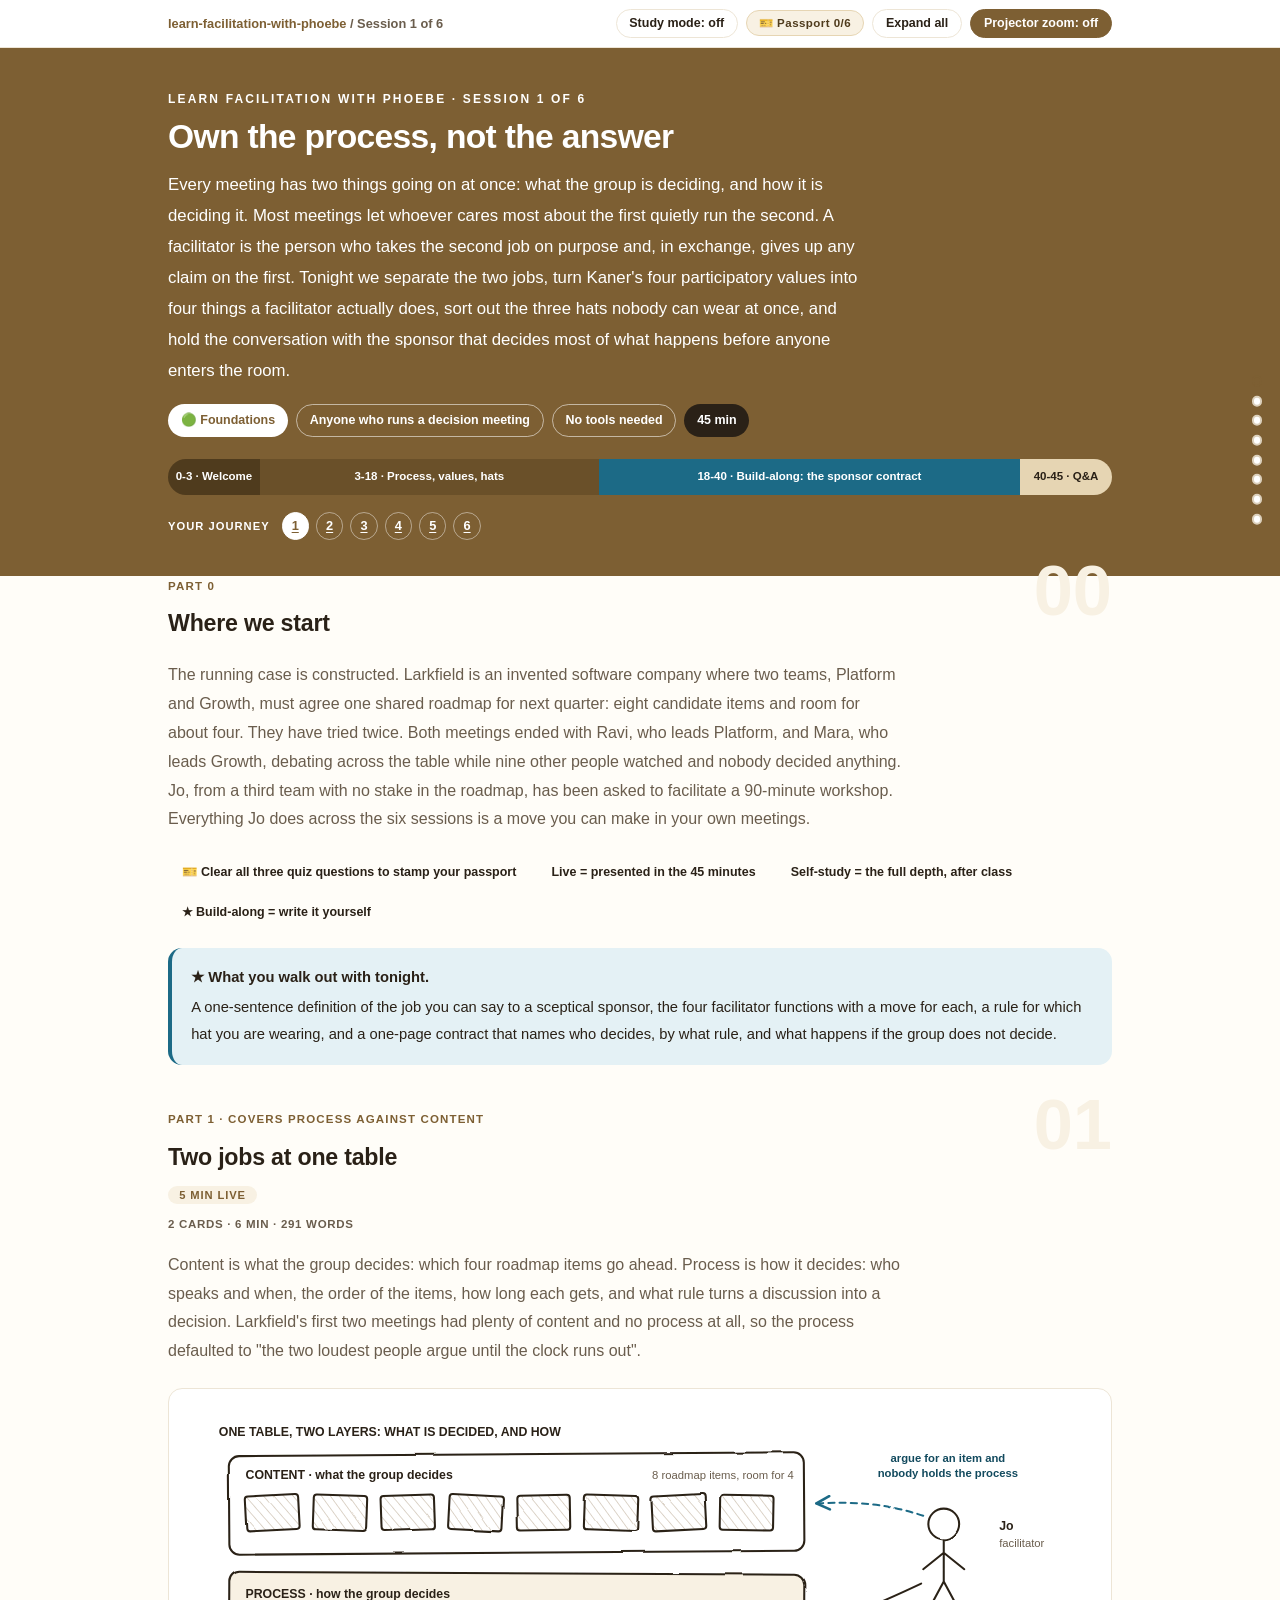
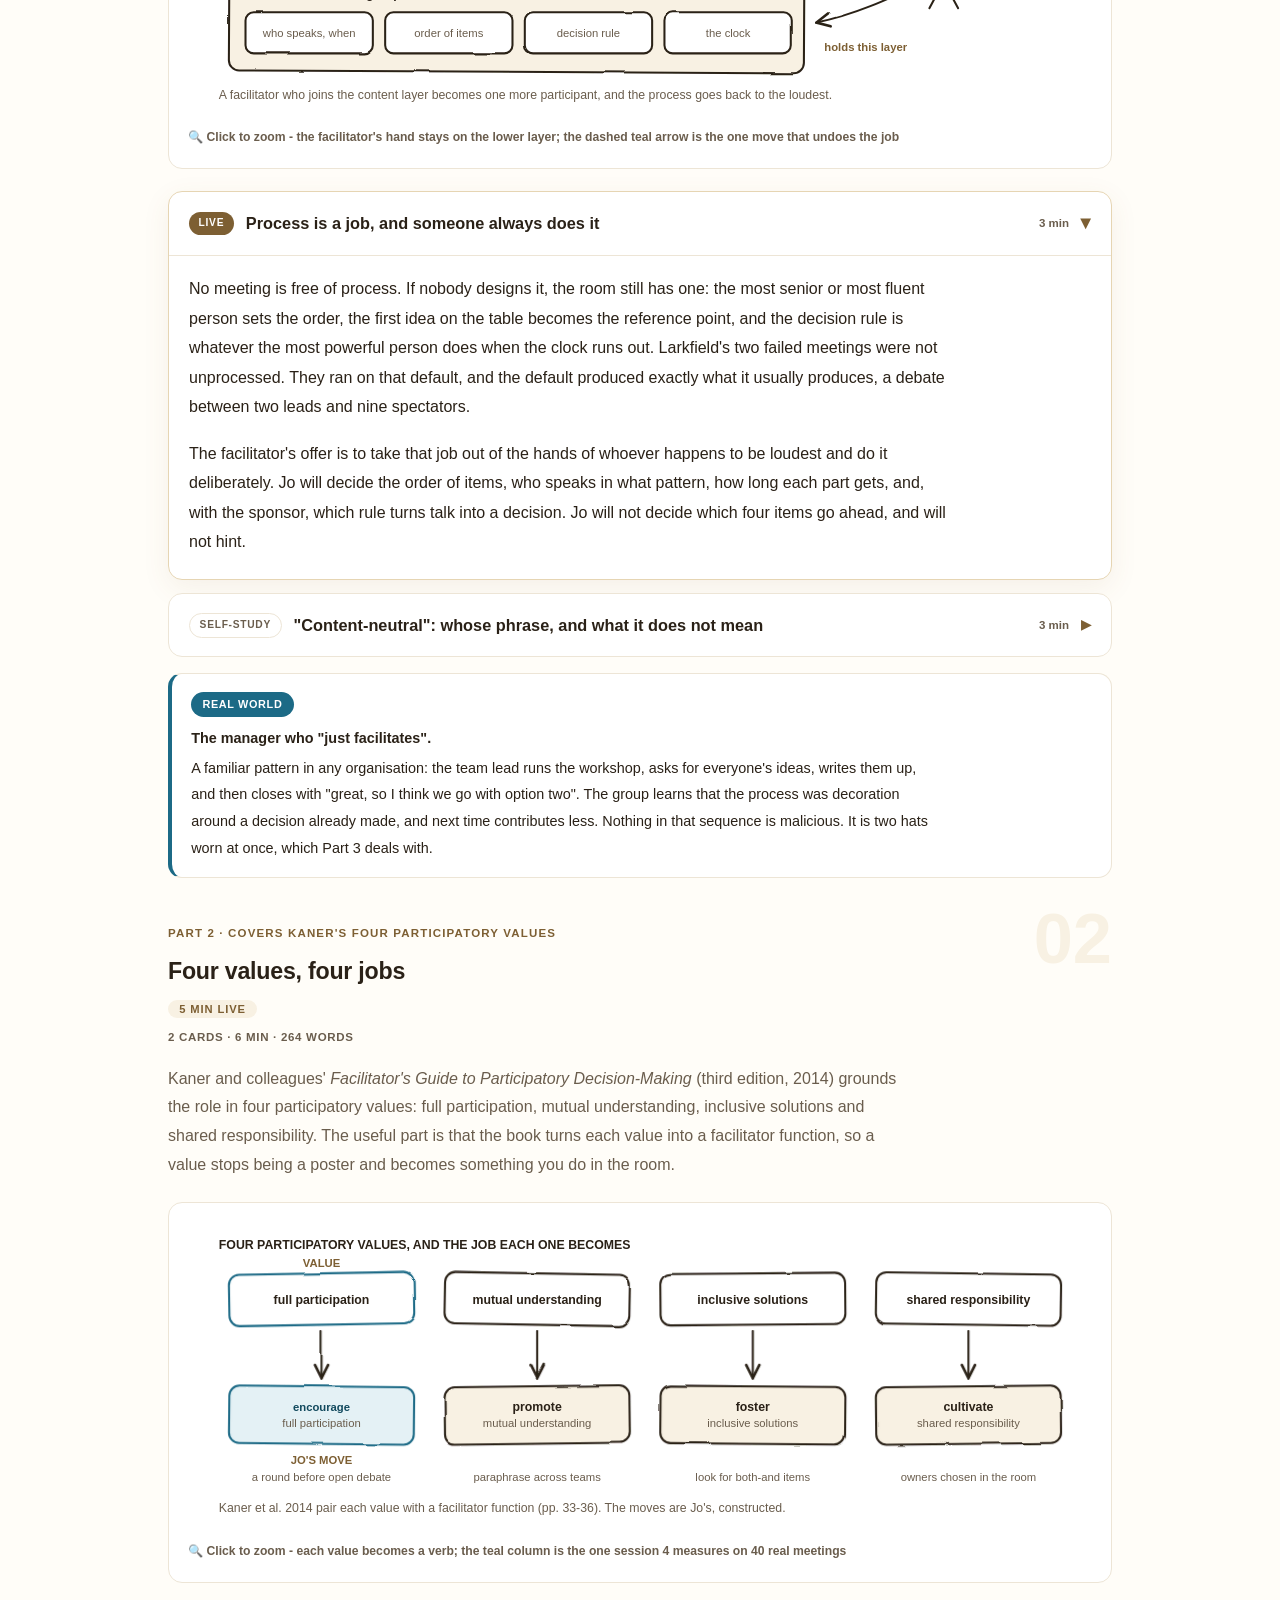
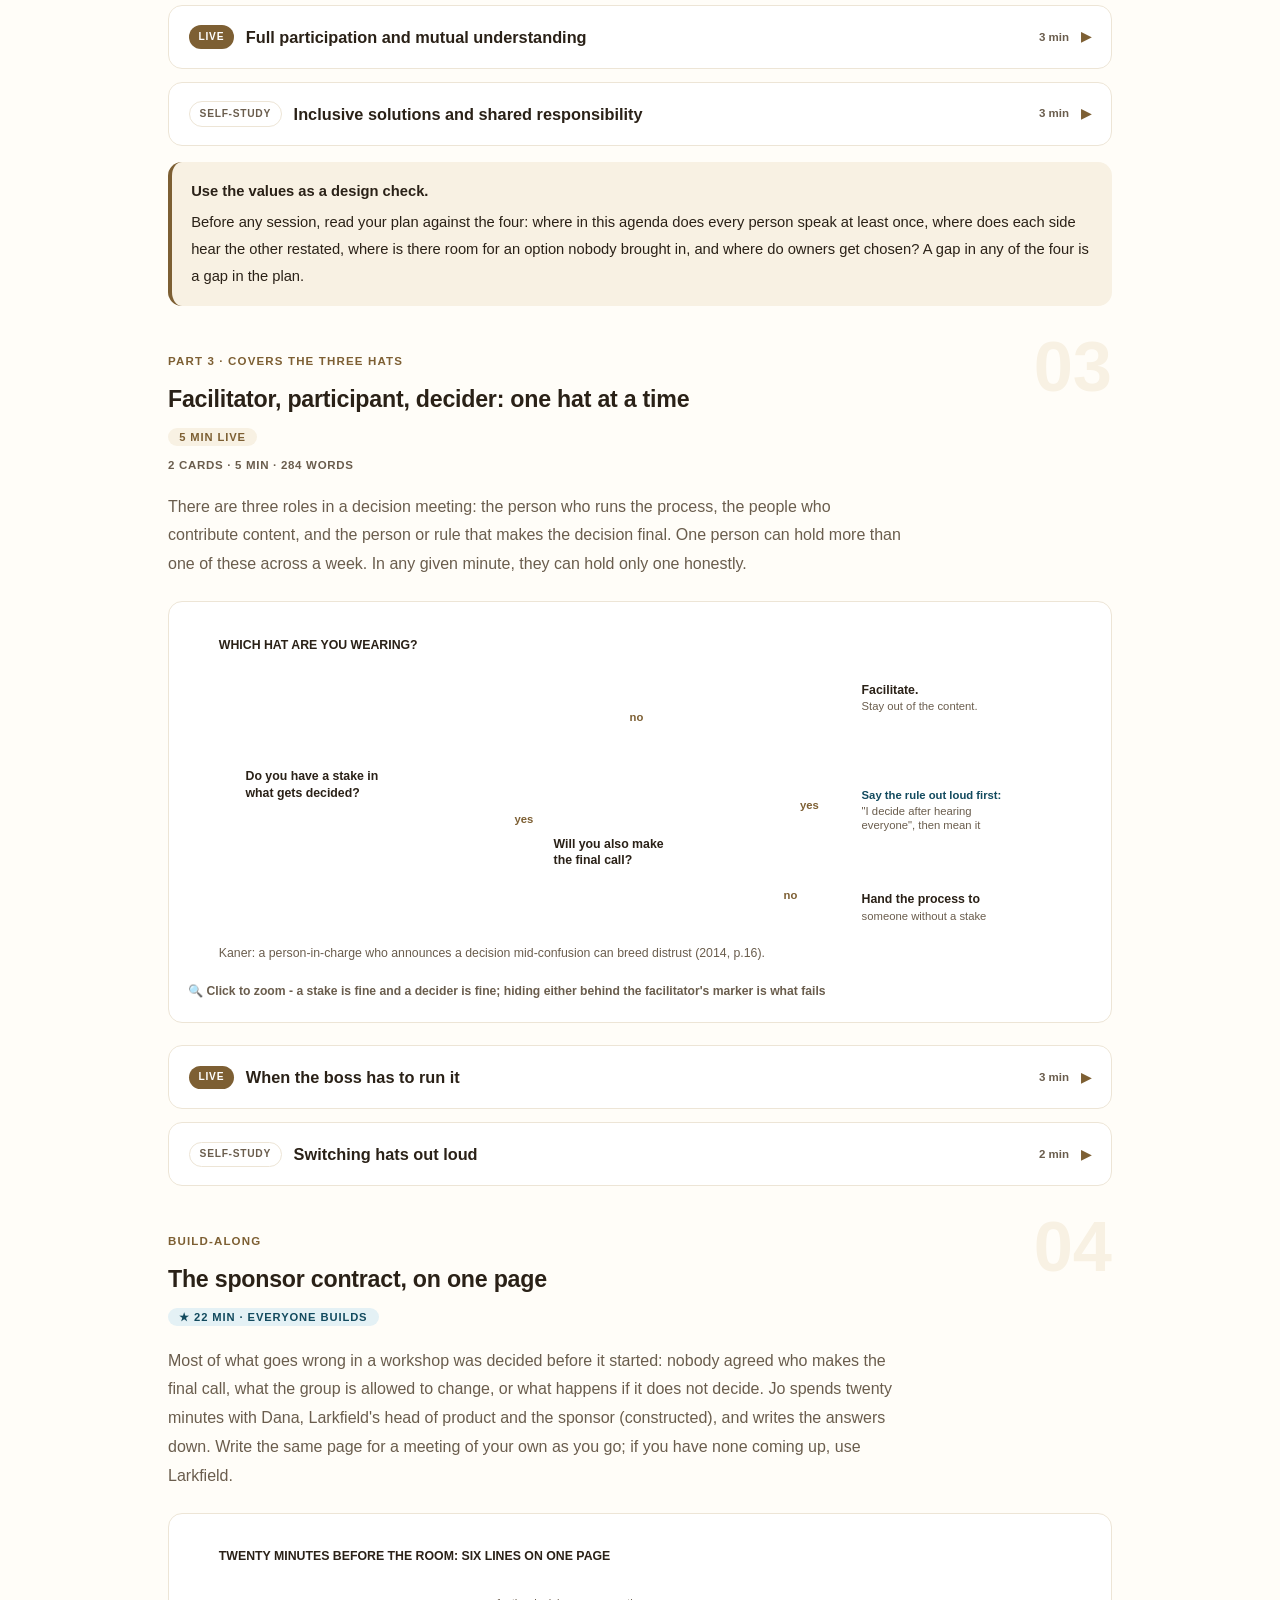
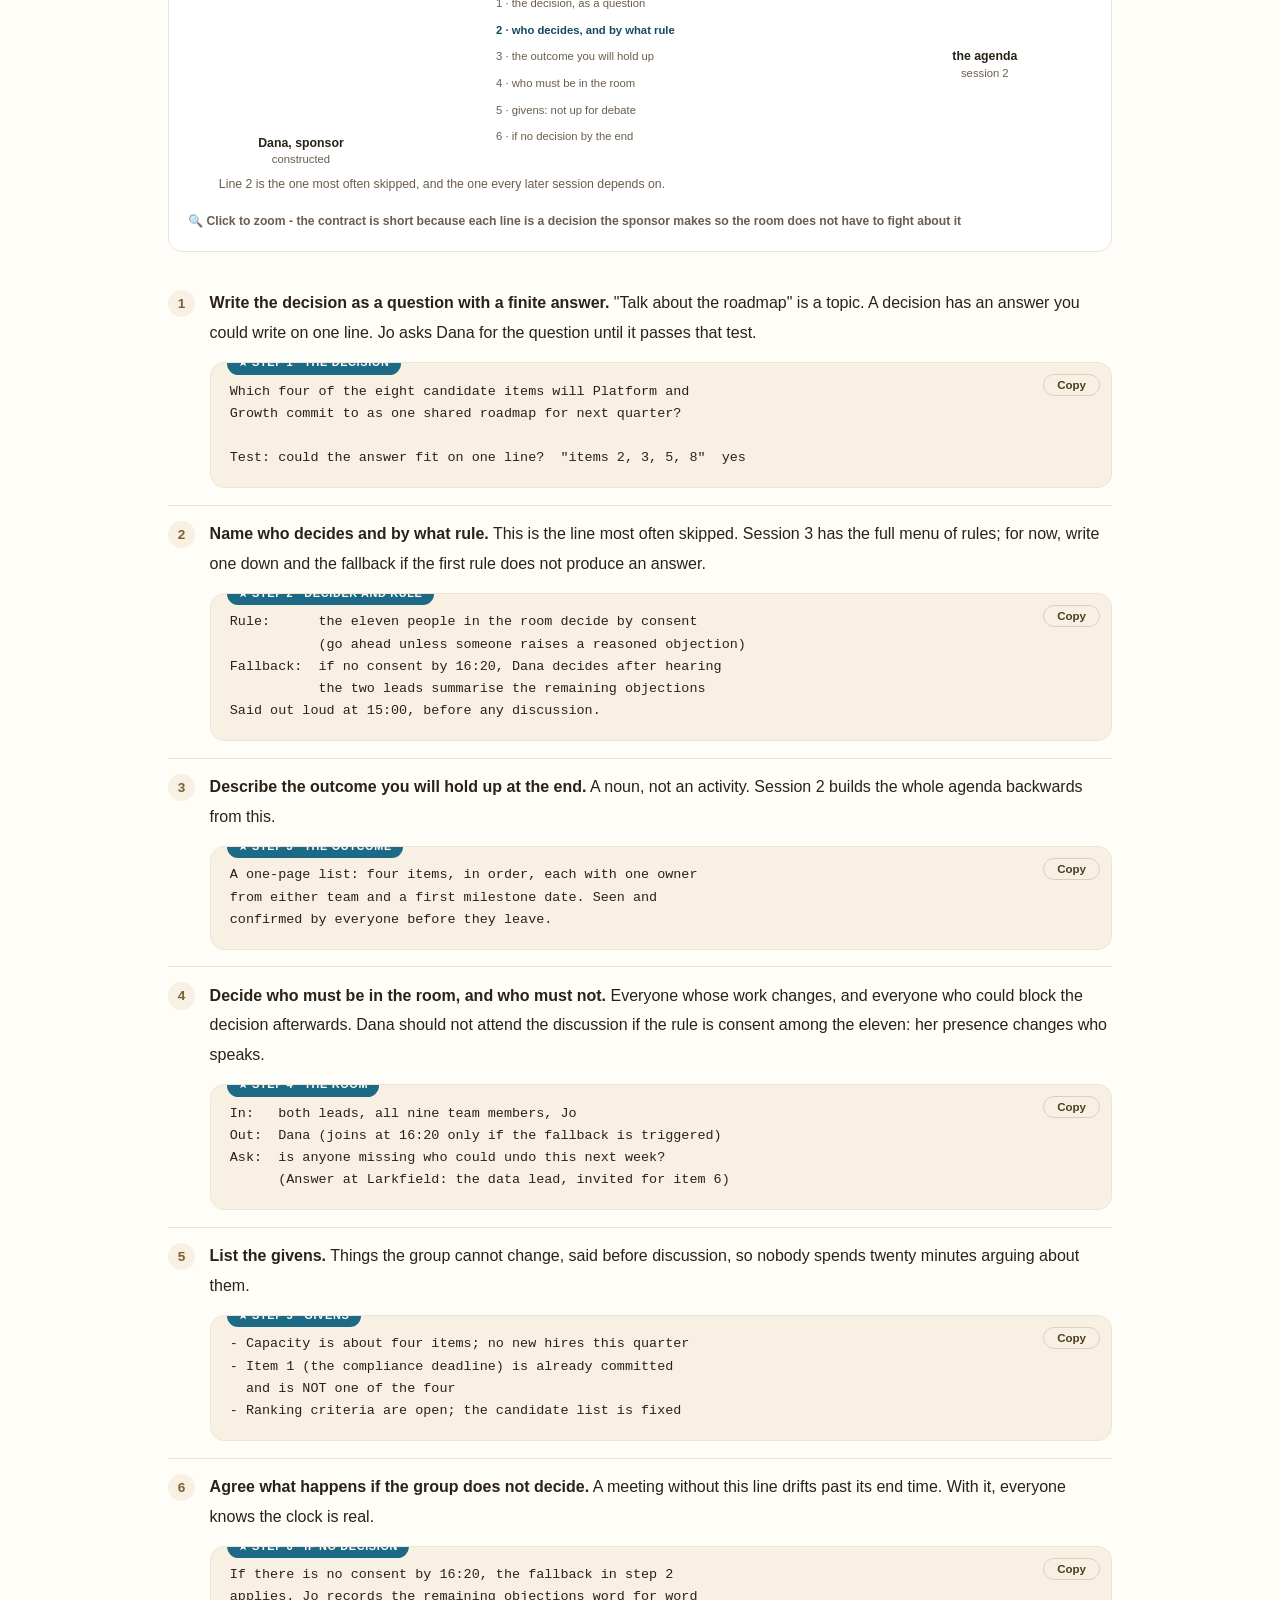
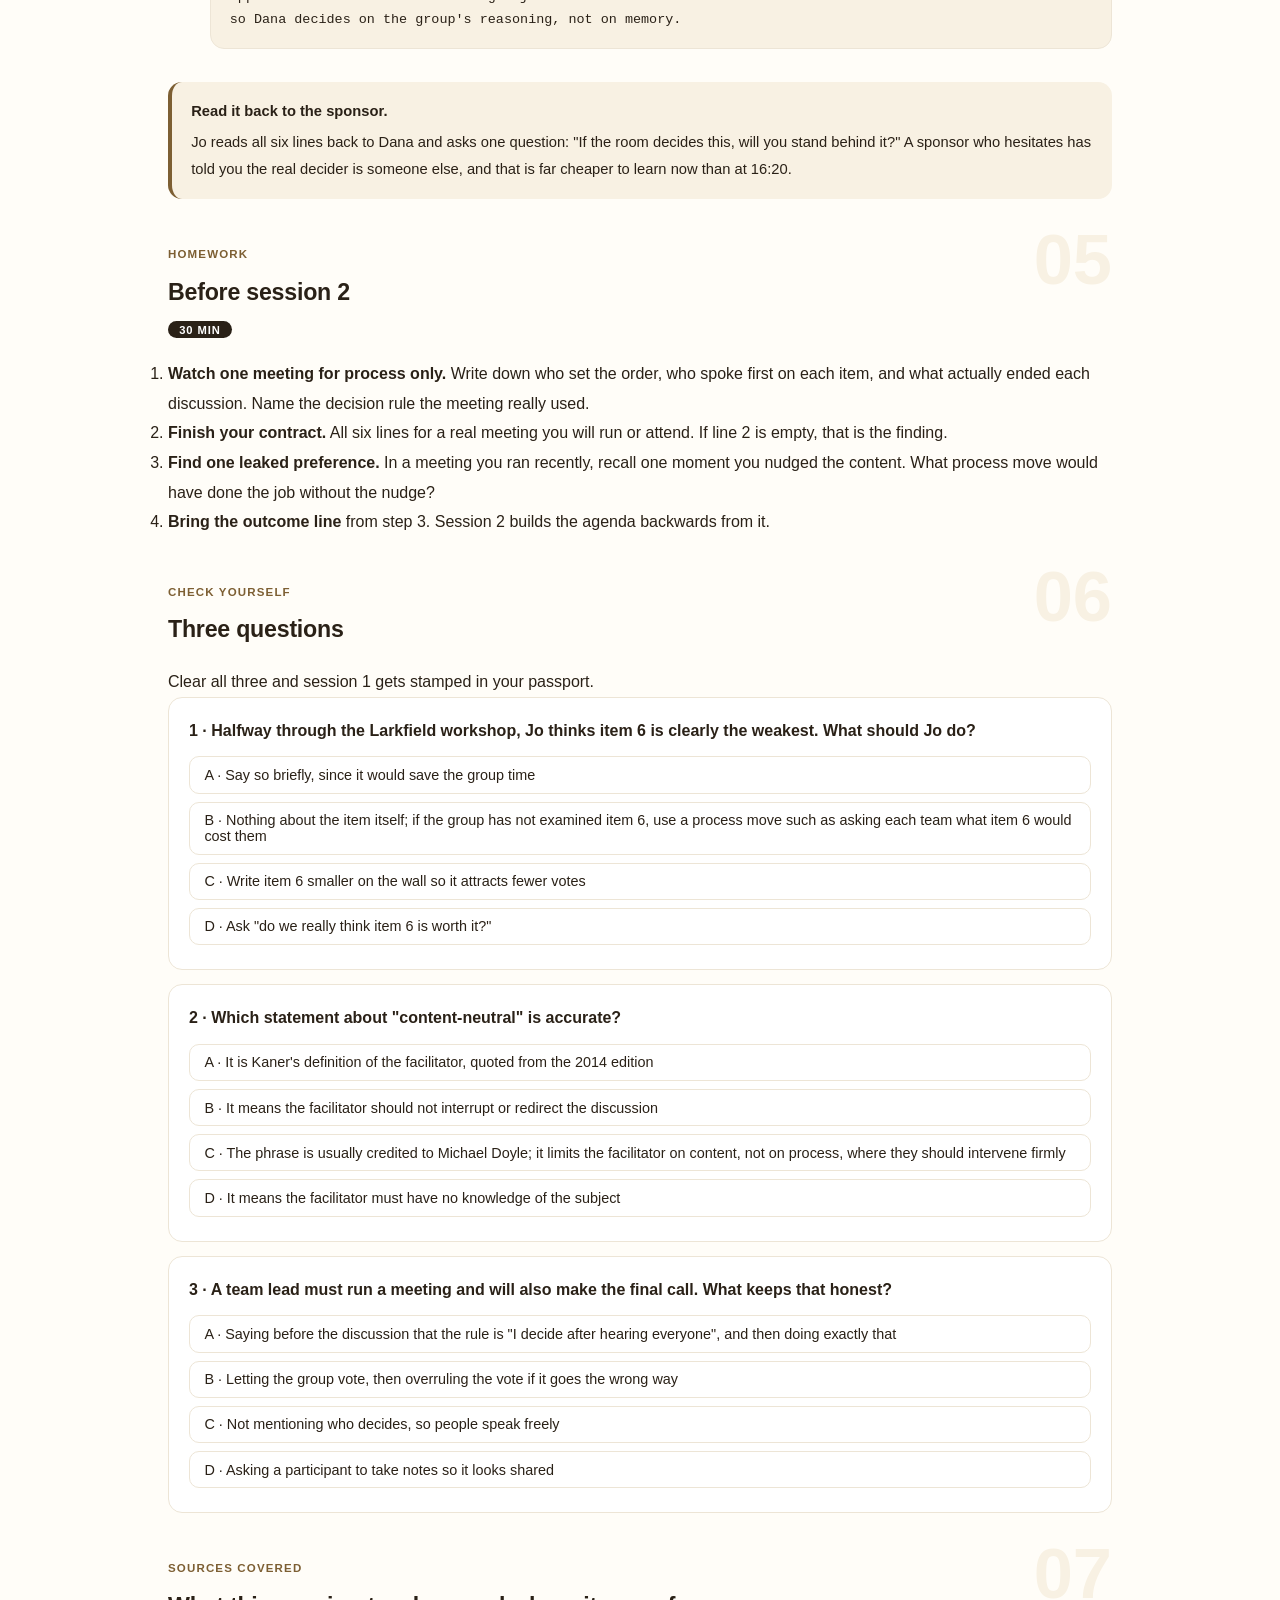
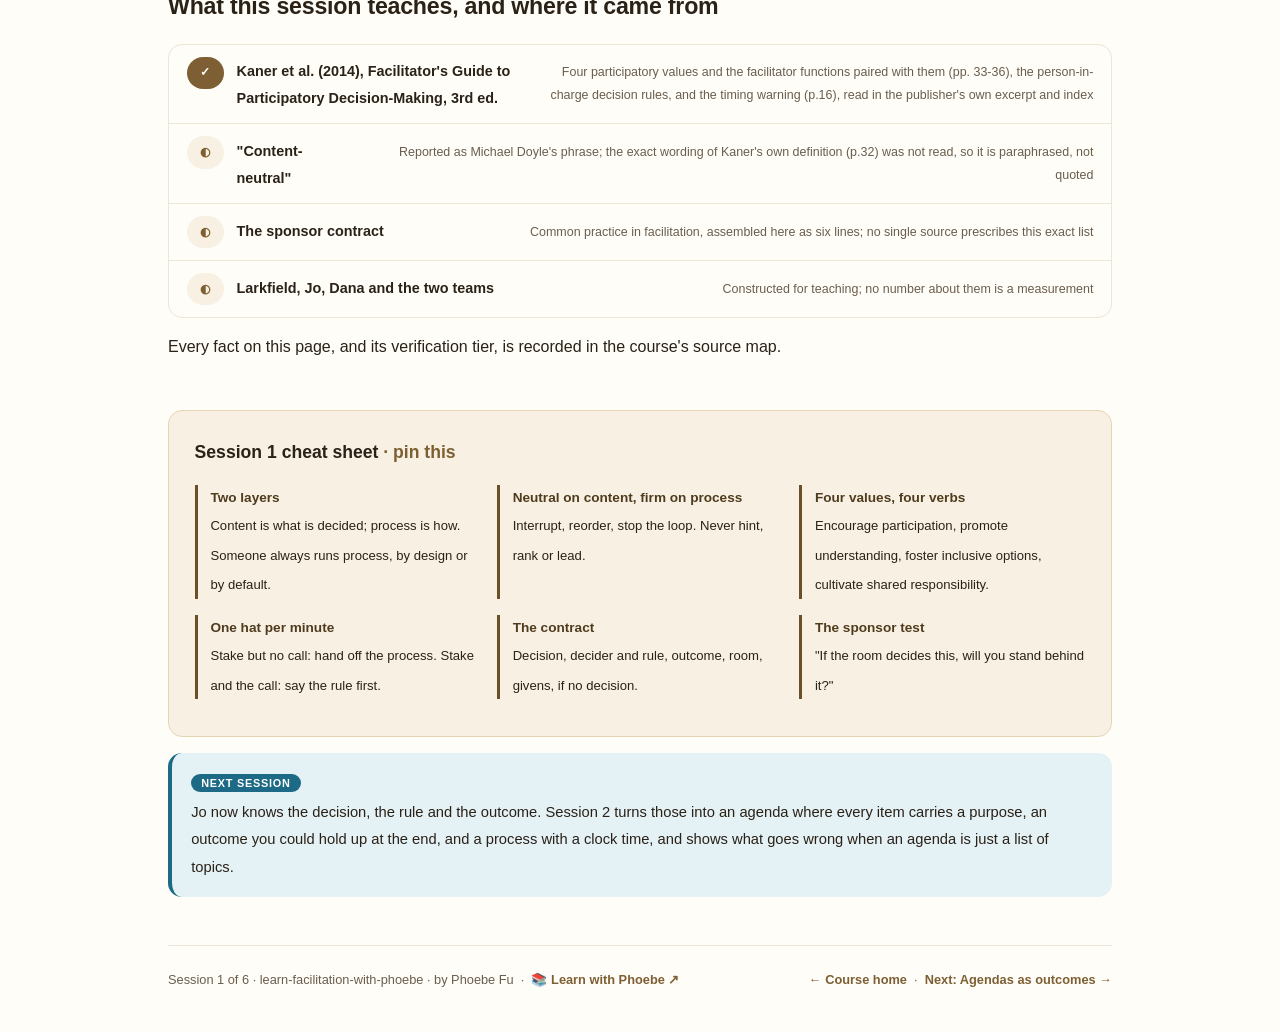
==== commit 6d8bb369: "Light surfaces everywhere: lightbox, cheat panel, code boxes; contrast and phone-width fixes Every d" ====
--- a/courses/01-own-the-process.html
+++ b/courses/01-own-the-process.html
@@ -19,7 +19,7 @@
 <meta name="twitter:image" content="https://phoebefu6.github.io/learn-facilitation-with-phoebe/assets/og-cover.png">
 <!-- social:end -->
 <title>Session 1 · Own the process, not the answer - learn facilitation with phoebe</title>
-<link rel="stylesheet" href="../assets/style.css?v=3">
+<link rel="stylesheet" href="../assets/style.css?v=19">
 </head>
 <body>
 
@@ -509,6 +509,6 @@
 
 </main>
 
-<script src="../assets/app.js?v=2"></script>
+<script src="../assets/app.js?v=19"></script>
 </body>
 </html>
--- a/assets/style.css
+++ b/assets/style.css
@@ -19,7 +19,7 @@
   --amber-ink: #124A5E;
   --amber-50: #E4F1F5;
   --paper: #FFFDF8;
-  --code-bg: #FBF6EC;
+  --code-bg: #F8F1E3;
   --code-ink: #2A2117;
   --scrim-rgb: 255,252,246;
   --shadow-rgb: 125,95,51;
@@ -241,7 +241,7 @@
 .pill.light { background: var(--indigo-50); color: var(--indigo); }
 .pill.inkpill { background: var(--ink); color: #fff; }
 .pill.amber, .pill.peach { background: var(--amber); color: #fff; }
-.pill.bare { color: var(--faint); }
+.pill.bare { color: var(--muted); }
 
 /* ---------- 4D grid ---------- */
 .grid-2 { display: grid; grid-template-columns: repeat(auto-fit, minmax(15rem, 1fr)); gap: .8rem; margin: .5rem 0 1rem; }
@@ -270,10 +270,11 @@
 table.clean td:first-child { font-weight: 600; }
 
 /* ---------- prompt boxes ---------- */
-.prompt-box {
+.prompt-box{
   position: relative;
-  background: var(--code-bg);
-  color: var(--code-ink);
+  background: #F8F1E3;
+  border: 1px solid #EDE5D6;
+  color: #2A2117;
   border-radius: var(--radius);
   padding: 1.1rem 1.2rem;
   margin: 1rem 0 1.2rem;
@@ -283,12 +284,12 @@
   white-space: pre-wrap;
   word-break: break-word;
 }
-.prompt-box .label {
+.prompt-box .label{
   position: absolute;
   top: -0.7rem;
   left: 1rem;
-  background: var(--indigo);
-  color: #fff;
+  background: #7D5F33;
+  color: #FFFFFF;
   font-family: "Inter", -apple-system, sans-serif;
   font-size: .68rem;
   font-weight: 700;
@@ -299,7 +300,7 @@
 }
 .prompt-box.bad .label { background: var(--faint); color: var(--ink); }
 .prompt-box.good .label { background: var(--amber); color: #fff; }
-.copy-btn {
+.copy-btn{
   position: absolute;
   top: .7rem;
   right: .7rem;
@@ -409,7 +410,7 @@
   gap: .4rem;
 }
 
-.lightbox {
+.lightbox{
   position: fixed;
   inset: 0;
   z-index: 100;
@@ -421,8 +422,10 @@
   cursor: zoom-out;
 }
 .lightbox.open { display: flex; }
-.lightbox .inner {
+.lightbox .inner{
   background: #fff;
+  border: 1px solid #EDE5D6;
+  box-shadow: 0 10px 40px rgba(42,33,23,.14);
   border-radius: var(--radius);
   padding: 2rem;
   max-width: 94vw;
@@ -430,7 +433,7 @@
   overflow: auto;
 }
 .lightbox .inner svg, .lightbox .inner img { width: min(88vw, 70rem); height: auto; }
-.lightbox .close-hint {
+.lightbox .close-hint{
   position: fixed;
   top: 1rem; right: 1.4rem;
   color: var(--ink);
@@ -455,7 +458,7 @@
 .covered-row .note { margin-left: auto; color: var(--muted); font-size: .78rem; text-align: right; }
 
 /* ---------- cheat sheet footer ---------- */
-.cheat {
+.cheat{
   background: var(--indigo-50);
   color: var(--ink);
   border: 1px solid var(--indigo-soft);
@@ -1162,7 +1165,7 @@
   transition: all .18s ease;
 }
 .pp-stamp:hover { border-color: var(--indigo-soft); }
-.pp-stamp i { font-size: 1.3rem; font-style: normal; opacity: .7; color: var(--ink); }
+.pp-stamp i { font-size: 1.3rem; font-style: normal; opacity: 1; color: var(--ink); }
 .pp-stamp b { font: 800 0.7rem Inter, sans-serif; }
 .pp-stamp.got {
   border-style: solid; border-color: var(--indigo);
@@ -1320,3 +1323,28 @@
 .ab-dot { fill: var(--indigo-soft); stroke: var(--indigo); stroke-width: 1; }
 .ab-dot.is-sel { fill: var(--amber); stroke: var(--amber-ink); }
 .ab-matrix td, .ab-matrix th { text-align: center; }
+
+/* layout-patch-3: phone-width overflow (2026-10-10) */
+.sql-bar { flex-wrap: wrap; }
+@media (max-width: 480px) {
+  .covered-row { flex-wrap: wrap; }
+  .covered-row .note { margin-left: 0; text-align: left; flex-basis: 100%; }
+  details.card summary { flex-wrap: wrap; }
+  details.card summary .mini { white-space: normal; }
+  .wk, .sqlbox, .prompt-box, pre { max-width: 100%; overflow-x: auto; }
+  .mono, code, strong, .note { overflow-wrap: anywhere; }
+  select, input[type=range], label { max-width: 100%; }
+  canvas, svg, img { max-width: 100%; height: auto; }
+  .tree-kids, .tree-node-wrap, .tree-node, .rb-night, .al-row, .gd-field, .tl-row, .sl-row { max-width: 100%; overflow-x: auto; }
+  .tl-cols, .sl-cols, .bb-cols, .ev-cols, [class$="-cols"] { grid-template-columns: 1fr !important; display: grid; }
+  .tl-cols > *, .sl-cols > *, [class$="-cols"] > * { min-width: 0; max-width: 100%; }
+  .mono { white-space: normal; }
+  .er-w, .bb-lab, .tl-lev, .sl-lev { max-width: 100%; white-space: normal; }
+}
+/* contrast-patch-2b */
+.cheat a { color: var(--indigo-deep, var(--ink)); }
+.chip.audience { background: transparent; border-color: rgba(255,255,255,.55); }
+.masthead a, .masthead .sub a { color: #fff; text-decoration: underline; text-underline-offset: 2px; }
+.prompt-box b, .prompt-box strong { color: var(--indigo-deep, var(--ink)); }
+.prompt-box span, .prompt-box em, .prompt-box i { color: inherit; }
+.pp-stamp i { color: var(--ink); }
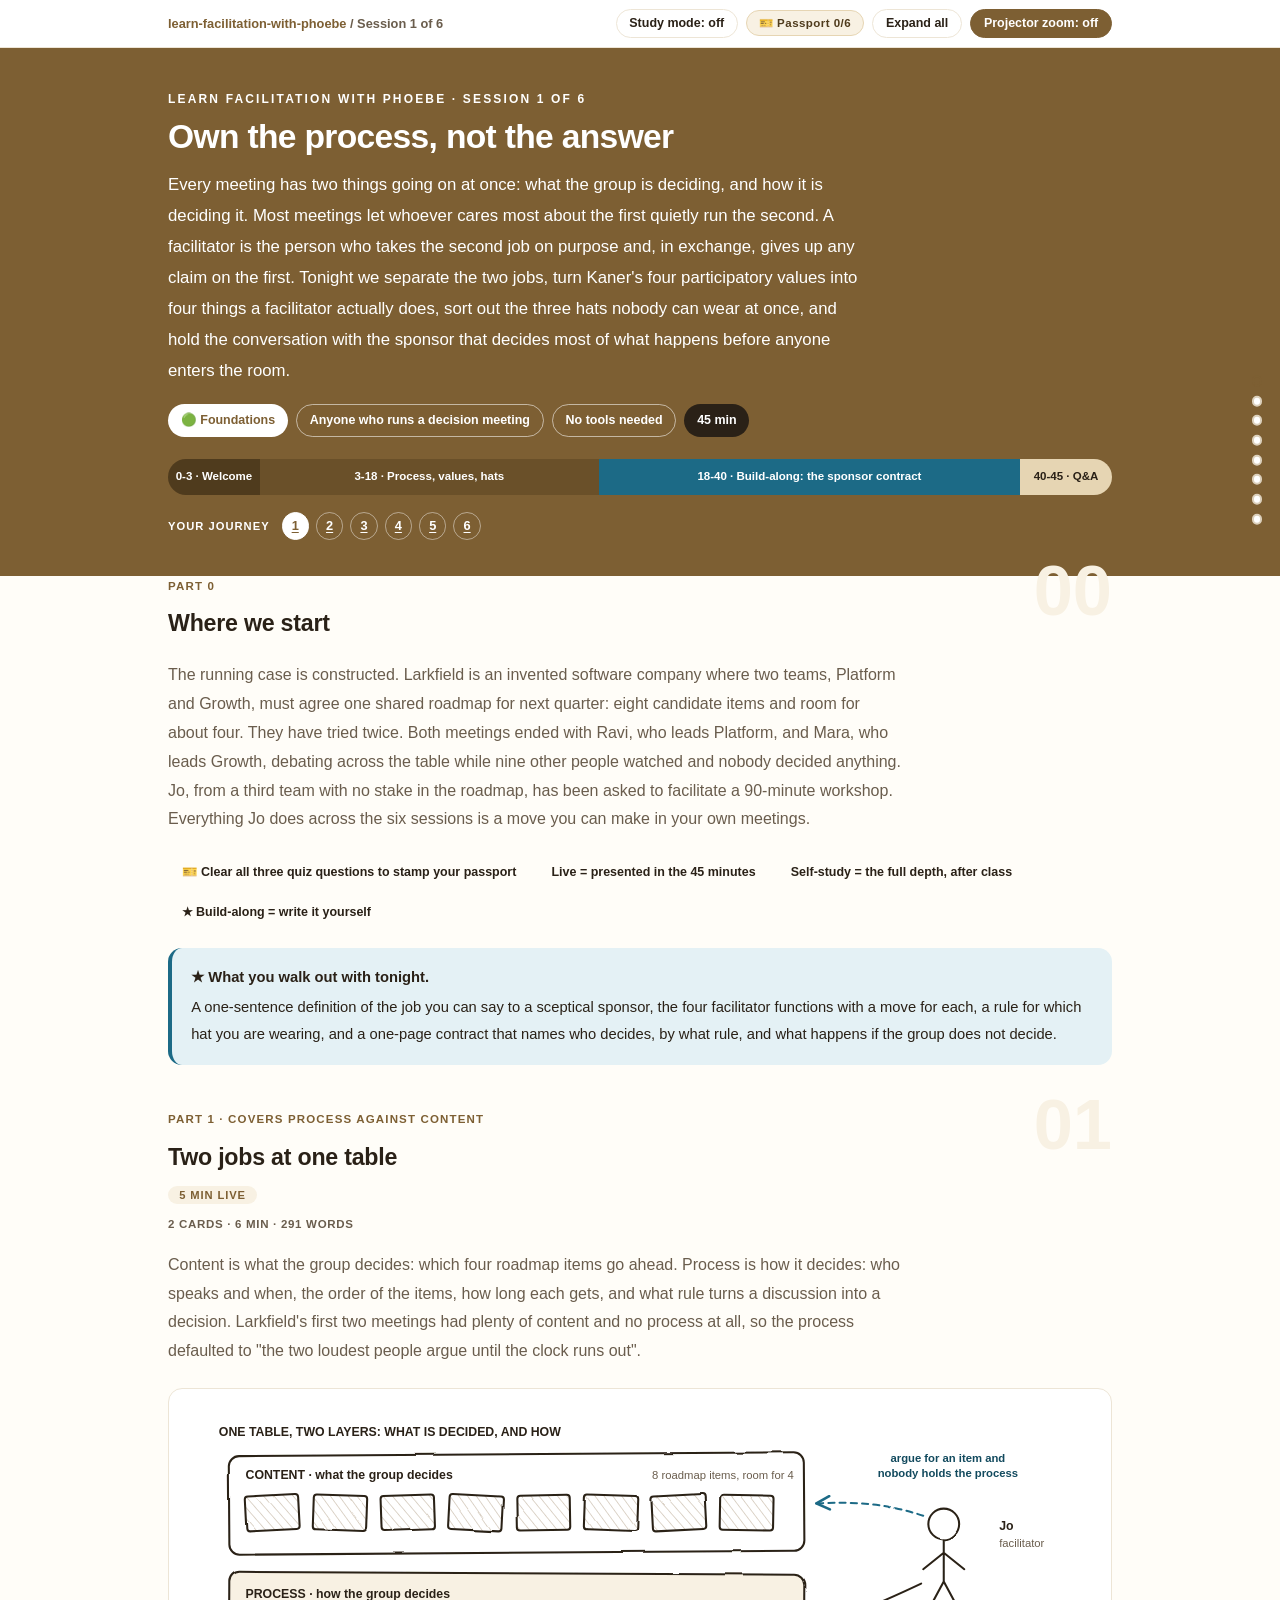
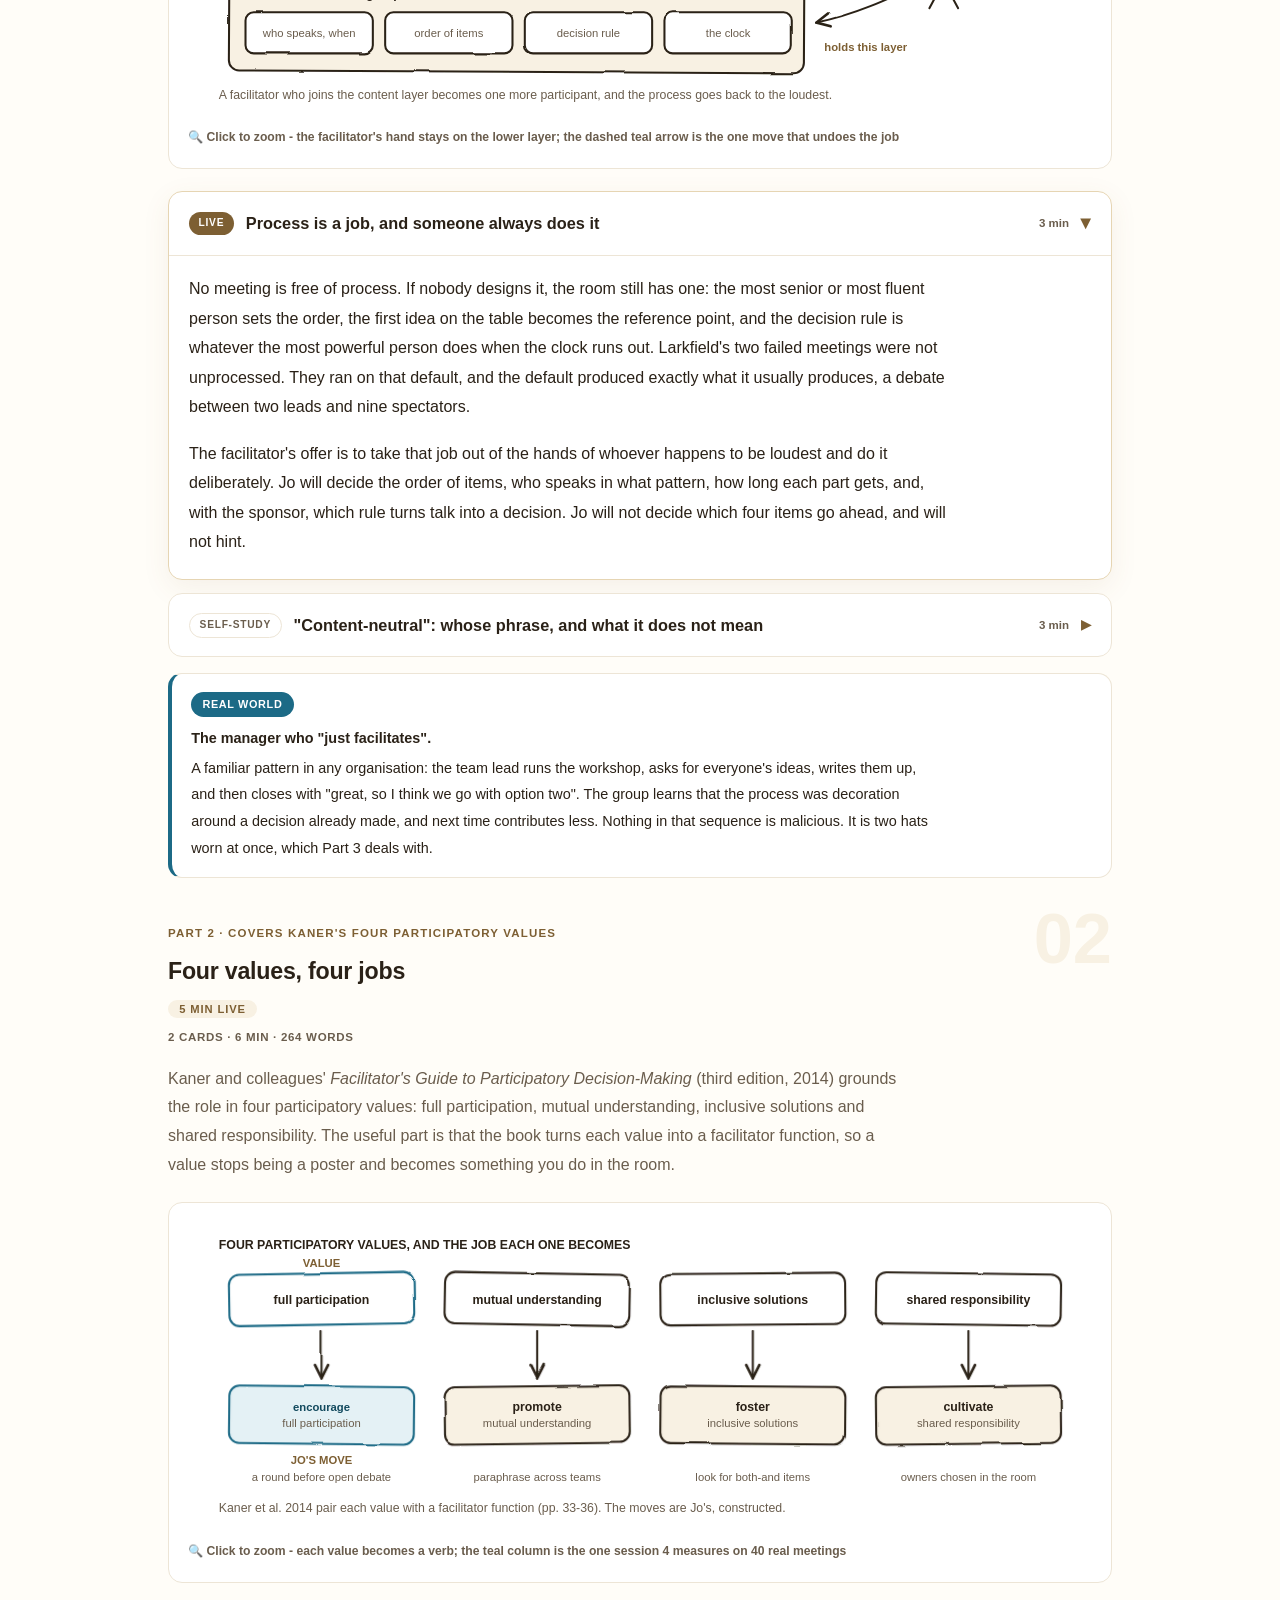
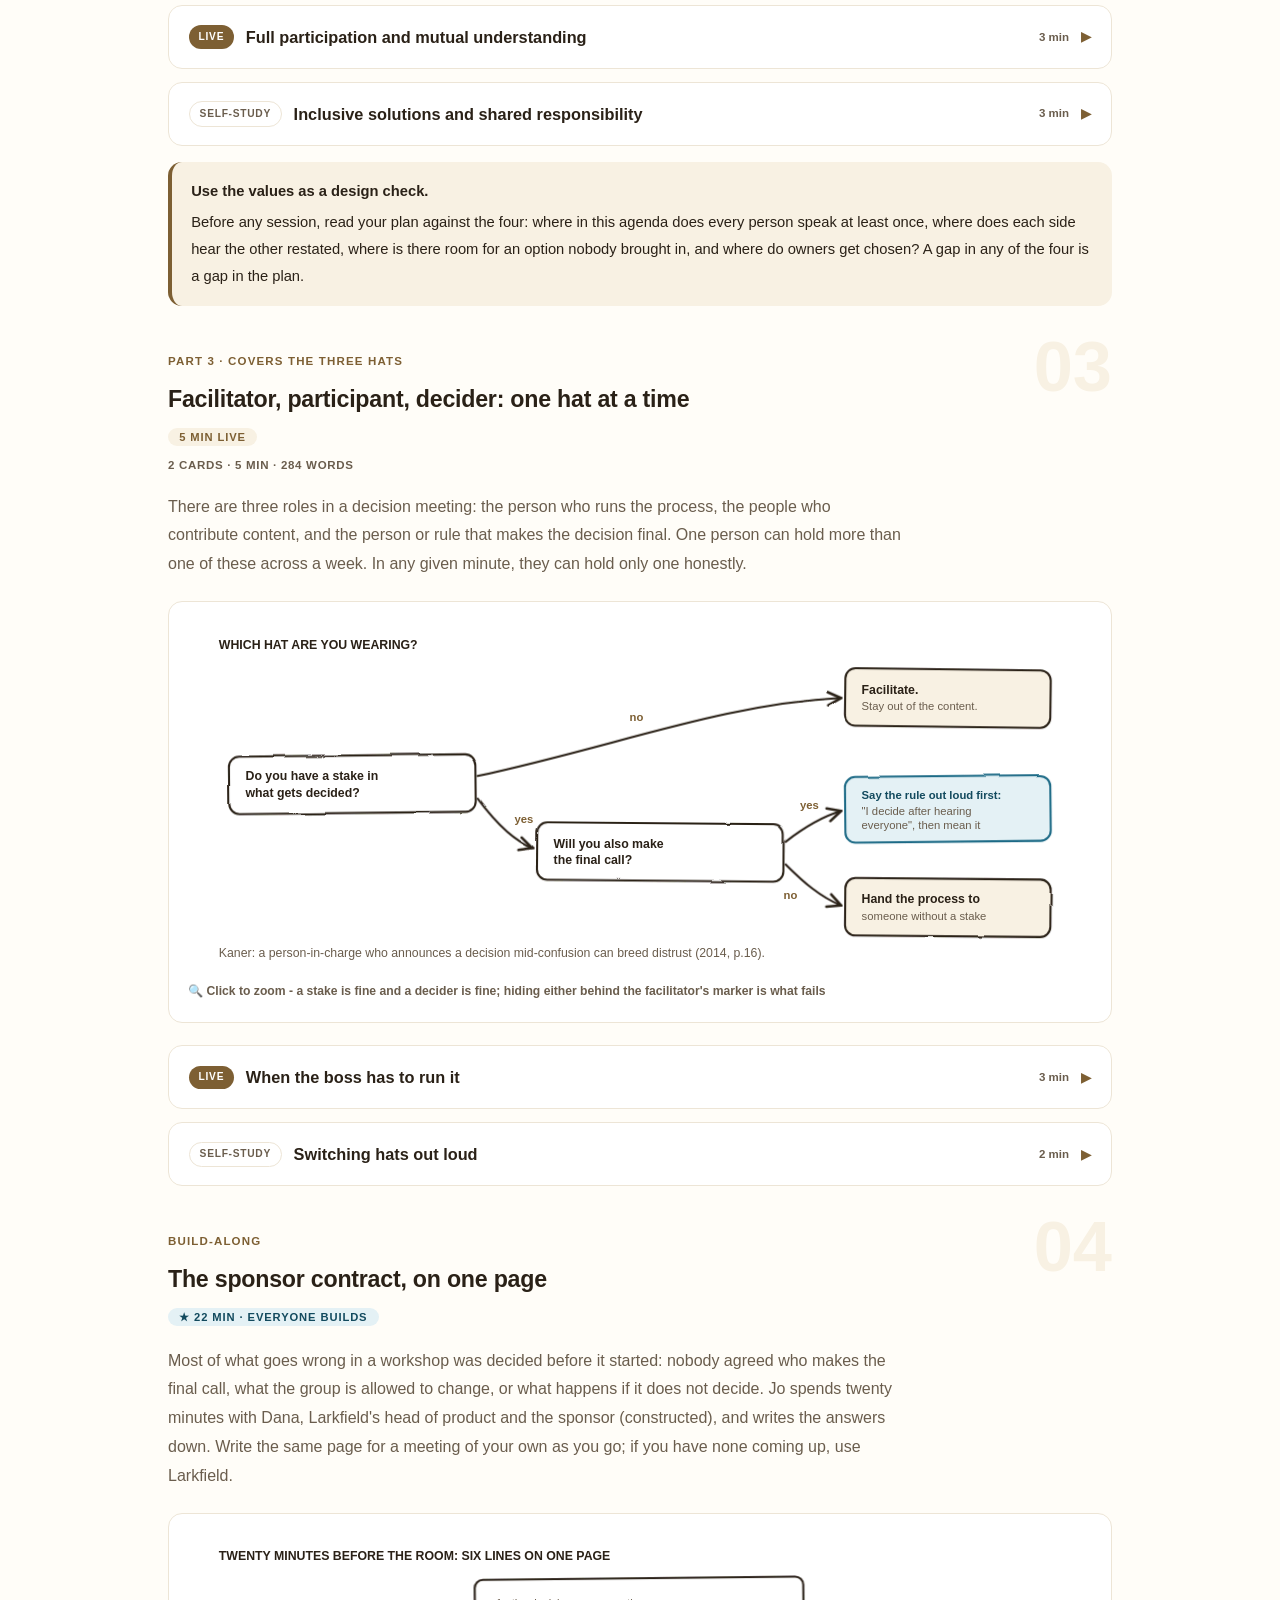
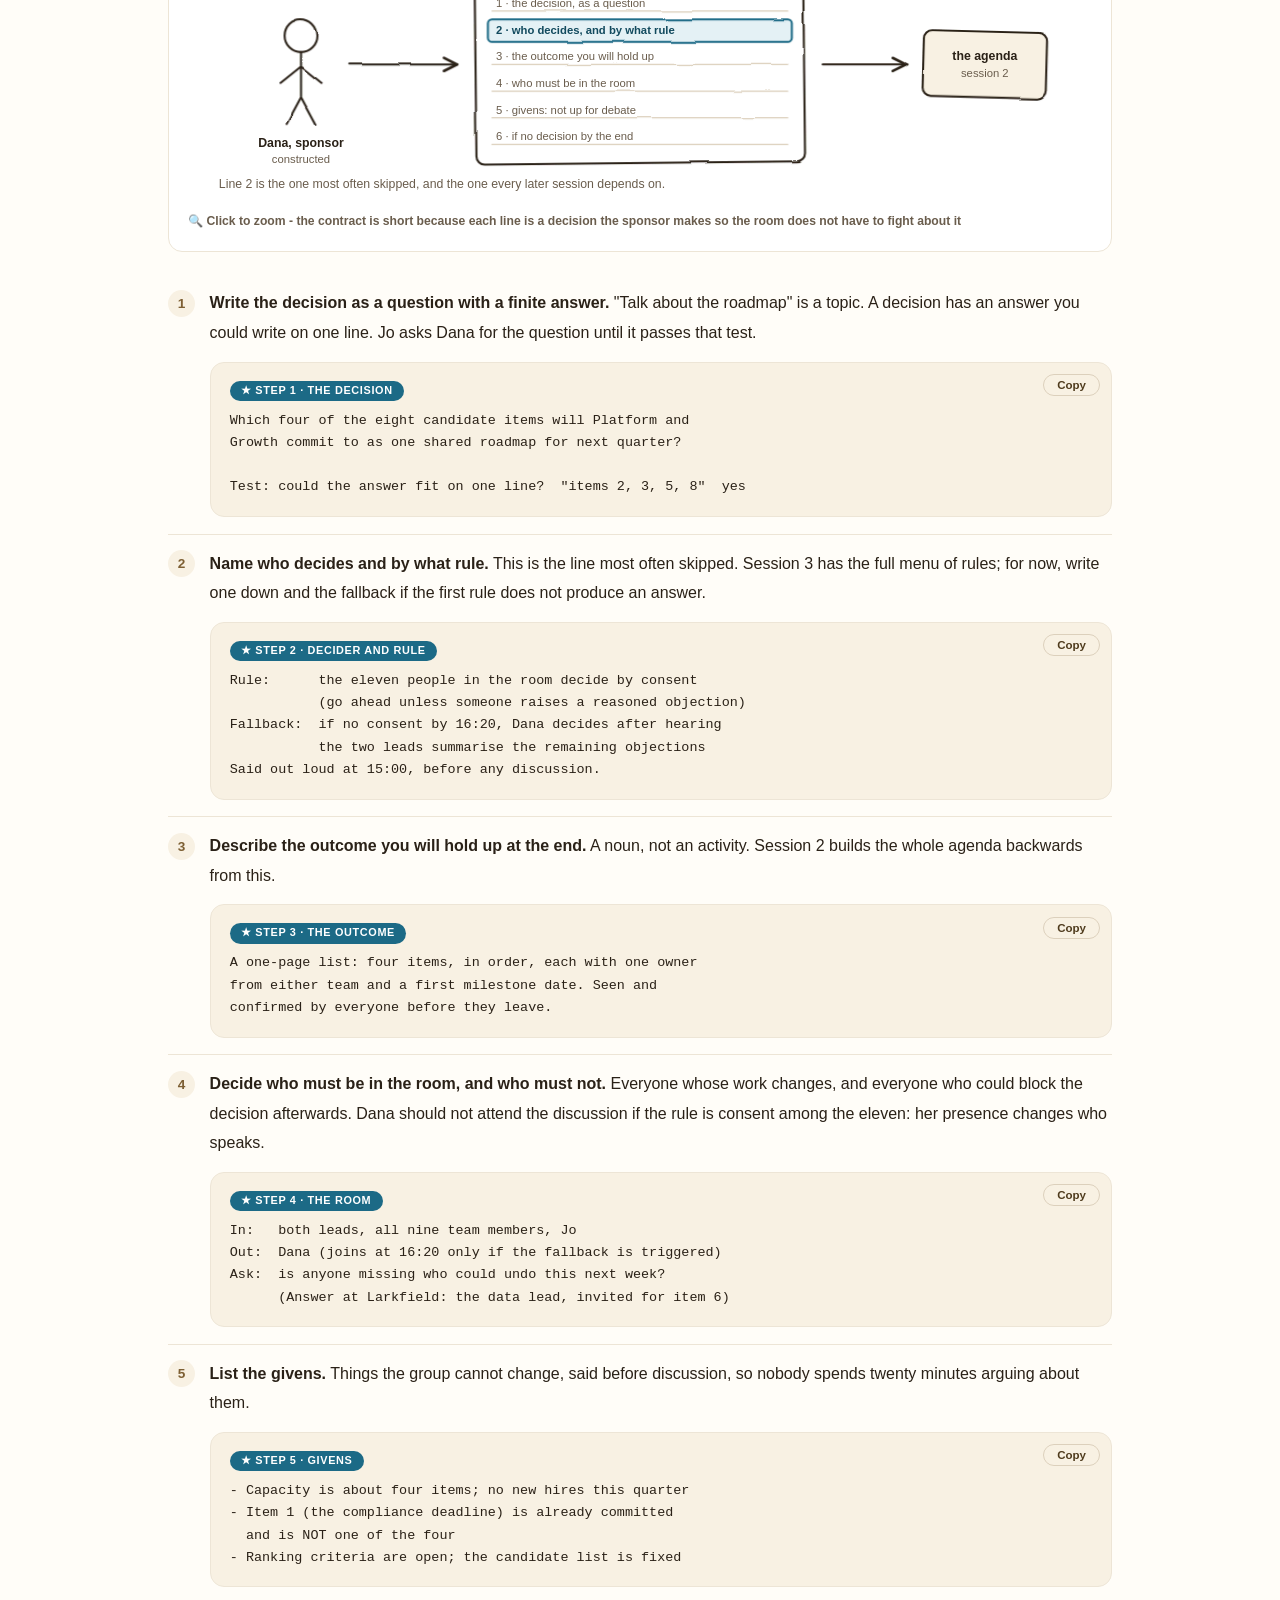
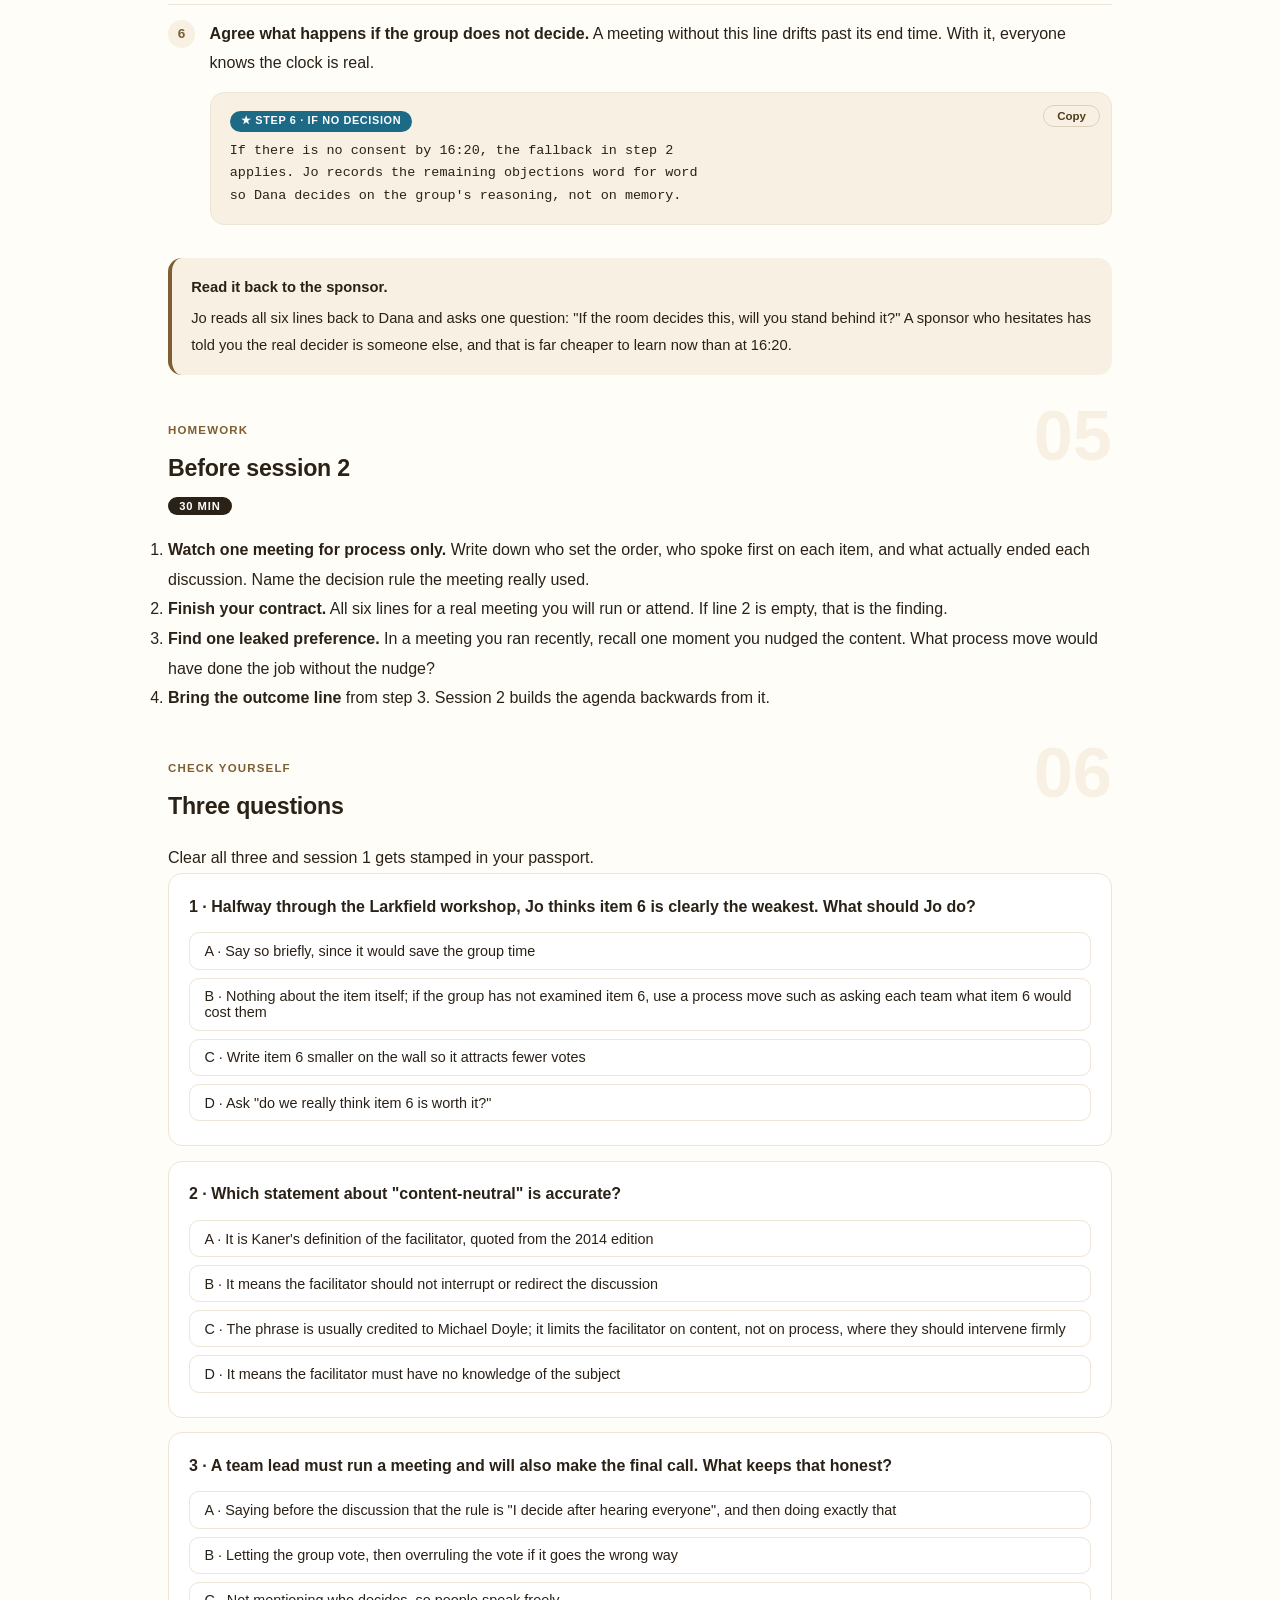
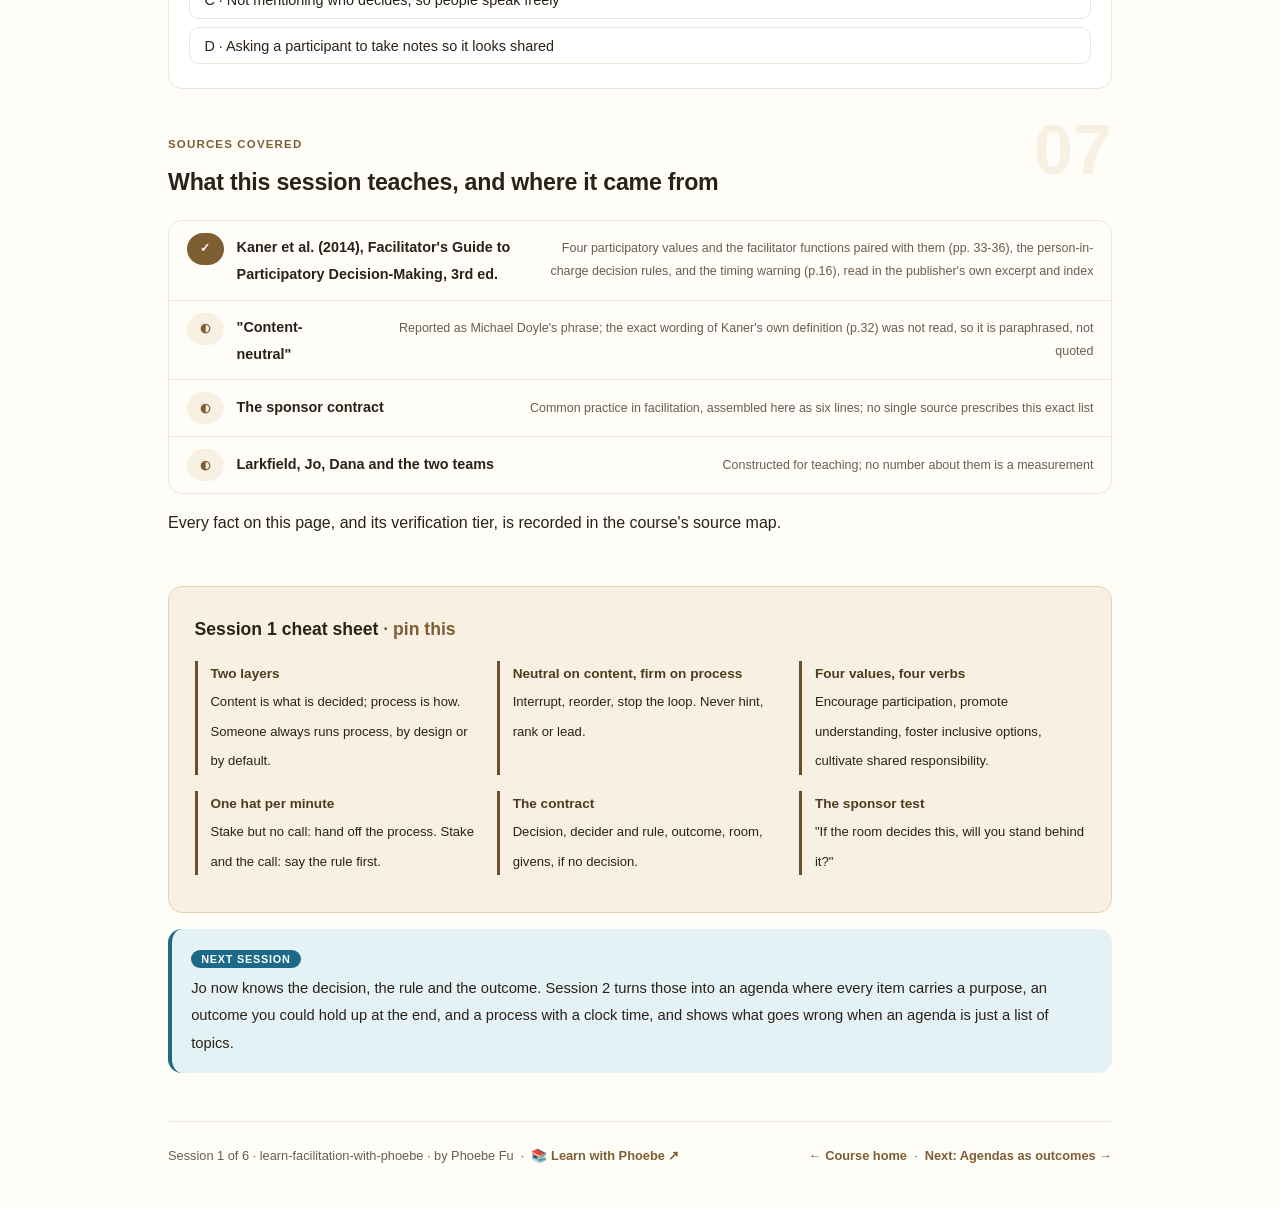
==== commit 100078b0: "Prompt-box label inside the box: overflow no longer cuts it in half The label hung 0.7rem above the " ====
--- a/courses/01-own-the-process.html
+++ b/courses/01-own-the-process.html
@@ -19,7 +19,7 @@
 <meta name="twitter:image" content="https://phoebefu6.github.io/learn-facilitation-with-phoebe/assets/og-cover.png">
 <!-- social:end -->
 <title>Session 1 · Own the process, not the answer - learn facilitation with phoebe</title>
-<link rel="stylesheet" href="../assets/style.css?v=19">
+<link rel="stylesheet" href="../assets/style.css?v=20">
 </head>
 <body>
 
--- a/assets/style.css
+++ b/assets/style.css
@@ -1348,3 +1348,8 @@
 .prompt-box b, .prompt-box strong { color: var(--indigo-deep, var(--ink)); }
 .prompt-box span, .prompt-box em, .prompt-box i { color: inherit; }
 .pp-stamp i { color: var(--ink); }
+
+/* Prompt-box label sits inside the box (2026-10-12). Hanging it 0.7rem above the edge let any
+   overflow:auto parent cut it in half; in normal flow nothing can clip it. The right margin
+   keeps it clear of the Copy button; long labels wrap instead of running under it. */
+.prompt-box > .label{ position: static; display: table; margin: 0 5.2rem .55rem 0; white-space: normal; line-height: 1.45; }
